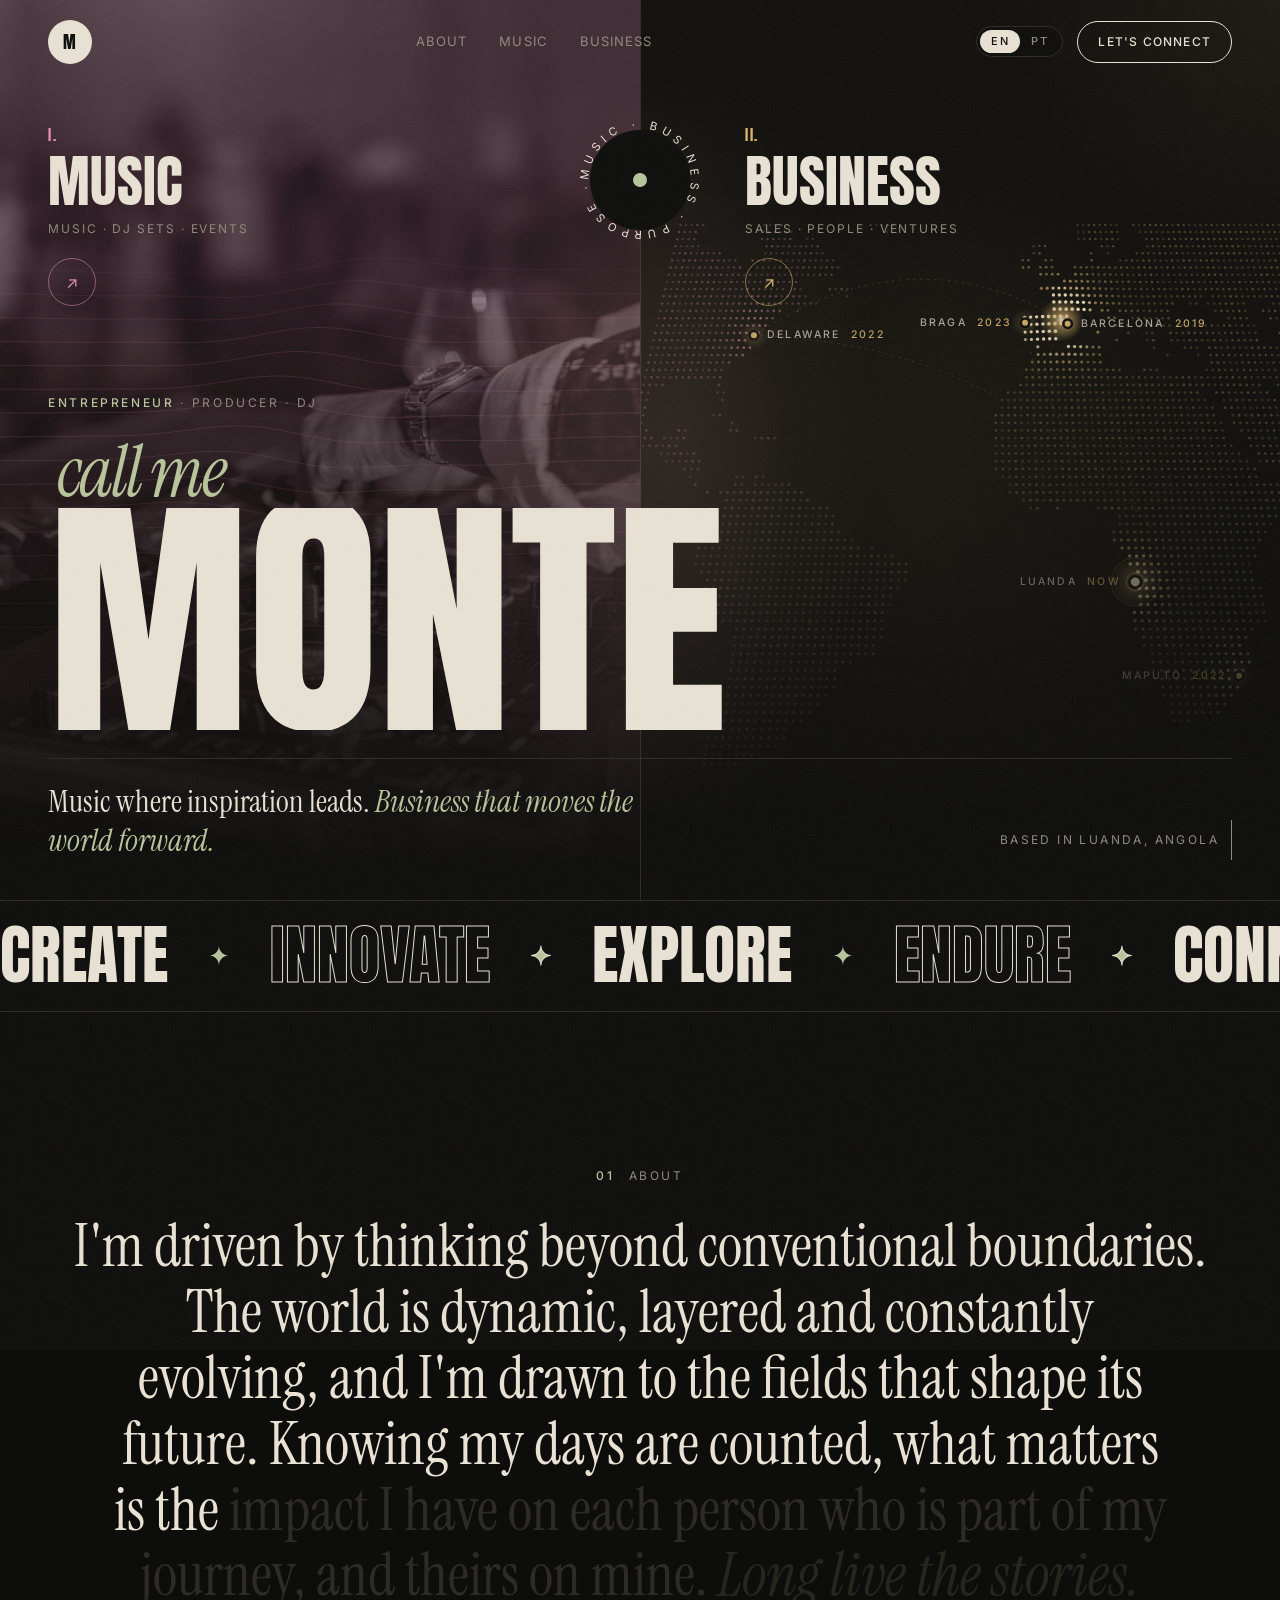
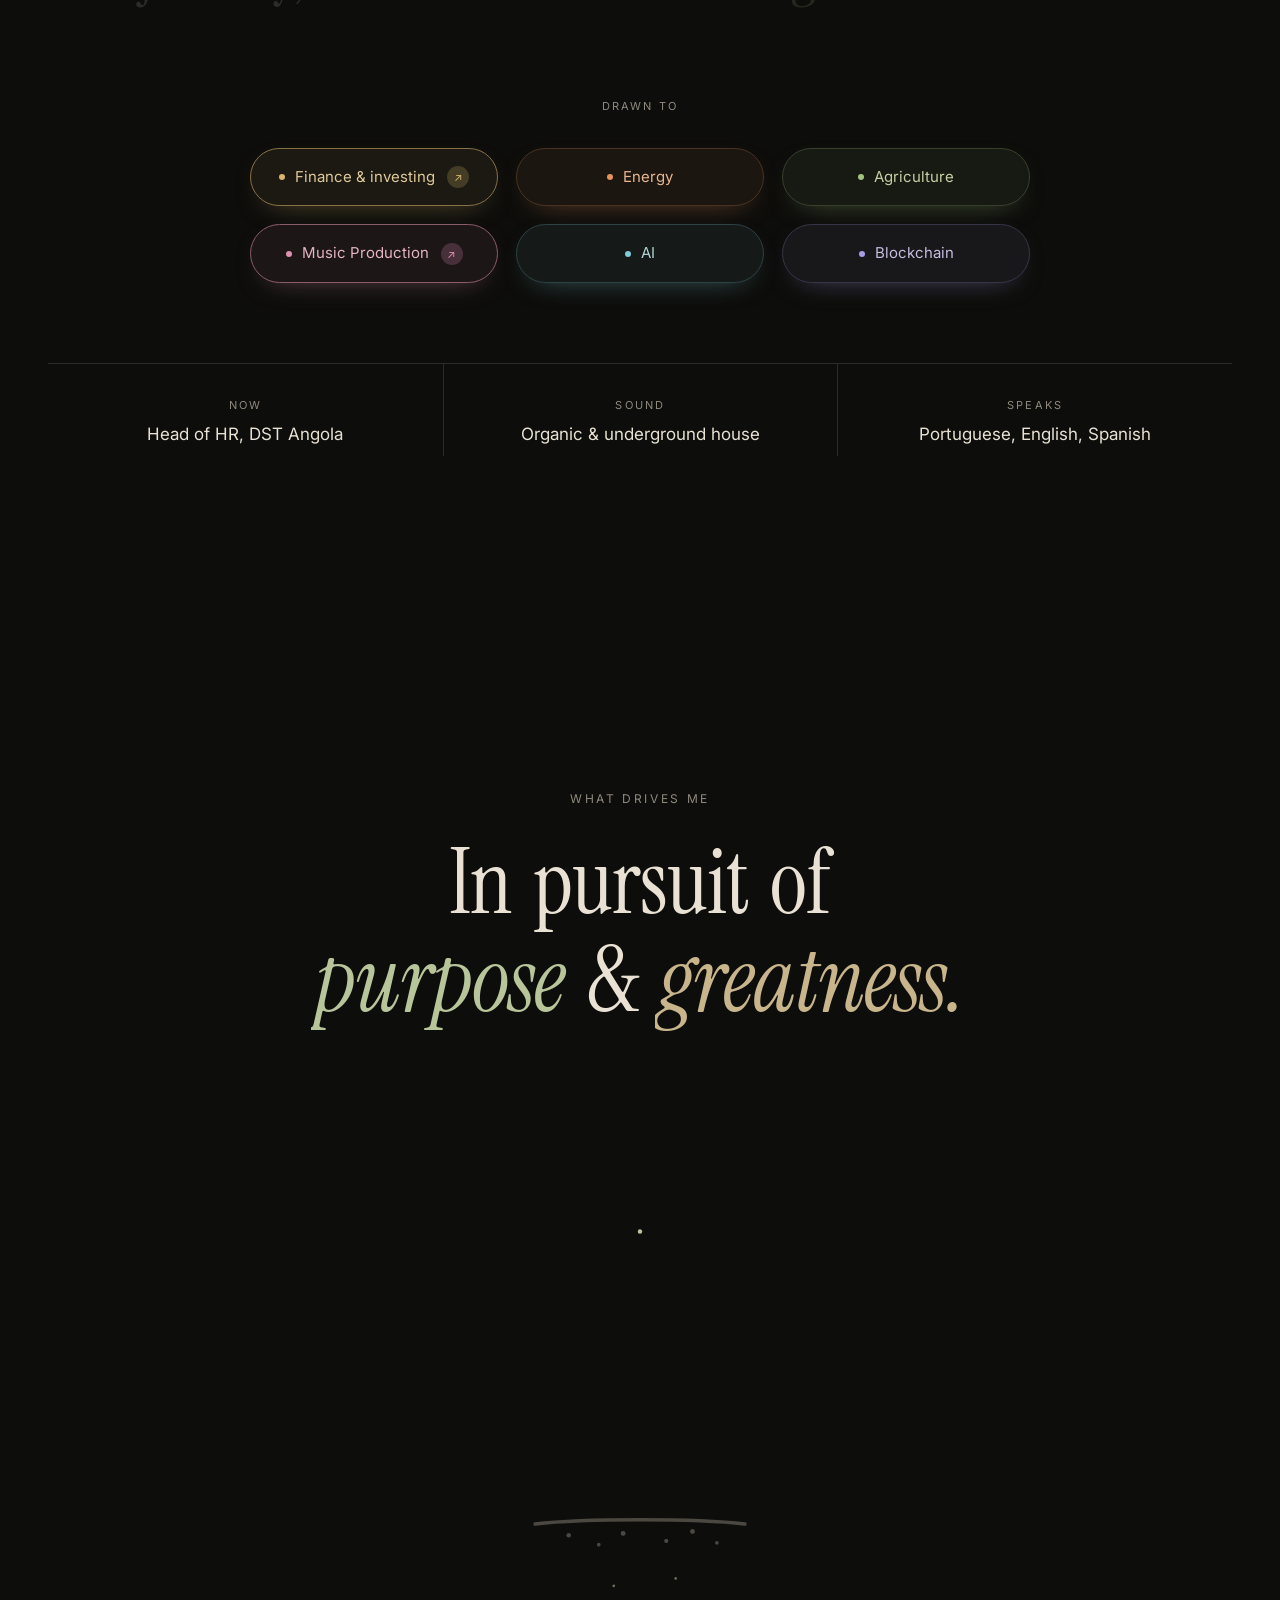
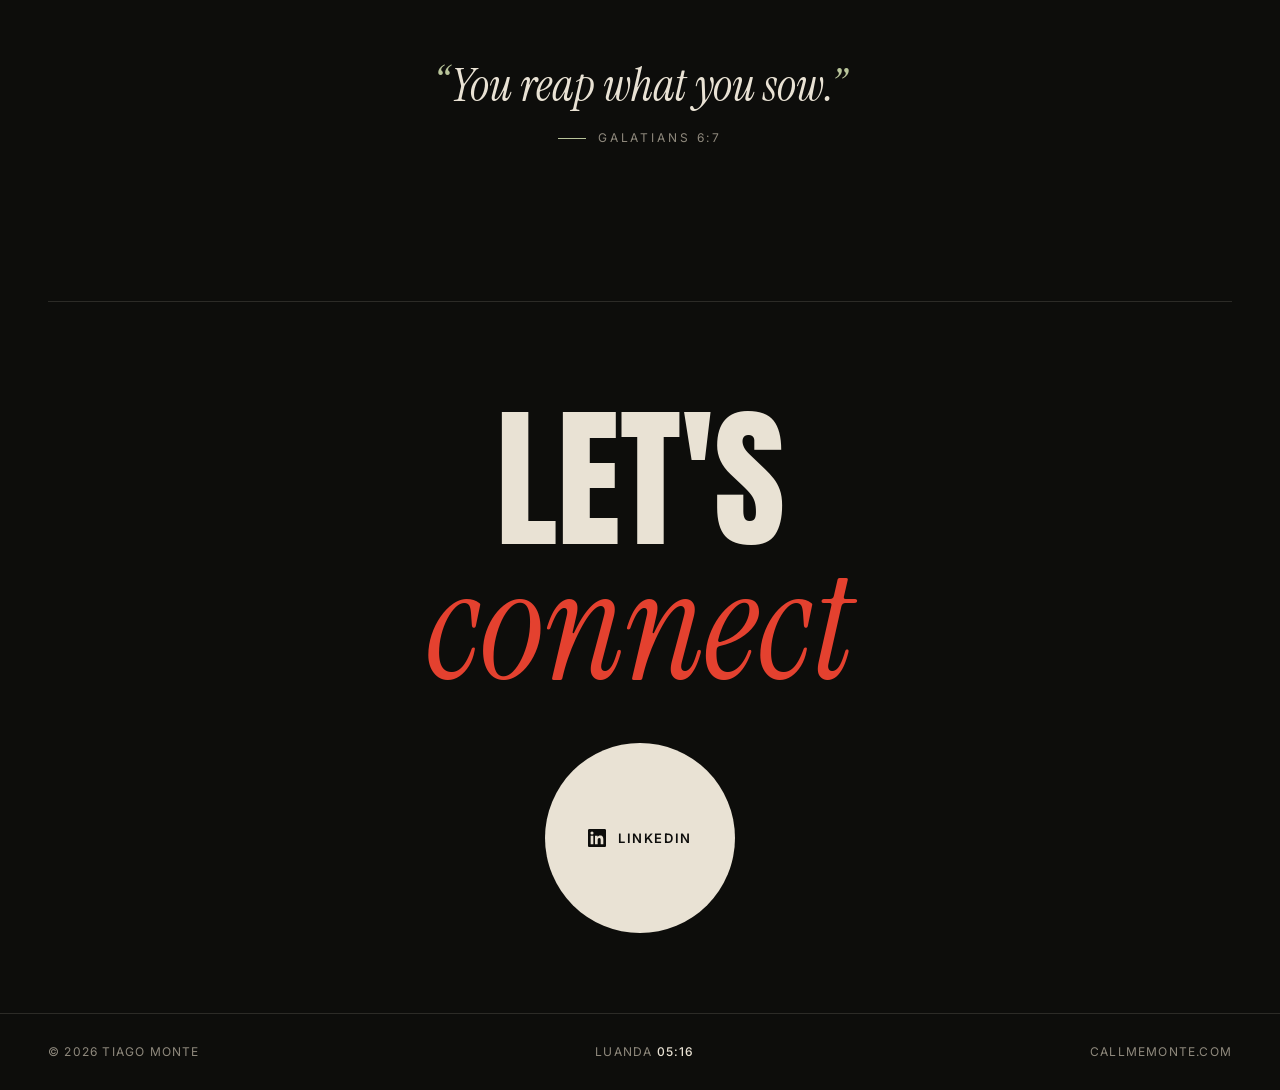
==== index.html @ 0a07ae18 "Keep the name clear of the labels on short phone screens Co-Authored-By: Claude Opus 5.5 <noreply@an" ====
<!doctype html>
<html lang="en">
<head>
  <meta charset="utf-8">
  <meta name="viewport" content="width=device-width, initial-scale=1">
  <title>Call me Monte</title>
  <meta name="description" content="Tiago Monte: organic and underground house producer and DJ, entrepreneur and investor. Based in Luanda, Angola.">
  <meta property="og:title" content="Call me Monte">
  <meta property="og:description" content="Producer · DJ · Entrepreneur. Based in Luanda, Angola.">
  <meta property="og:url" content="https://callmemonte.com">
  <meta property="og:type" content="website">
  <meta name="theme-color" content="#0d0d0b">
  <link rel="icon" href="data:image/svg+xml,%3Csvg xmlns='http://www.w3.org/2000/svg' viewBox='0 0 64 64'%3E%3Ccircle cx='32' cy='32' r='32' fill='%23e9e2d4'/%3E%3Ctext x='32' y='42' font-family='Impact,sans-serif' font-size='34' fill='%230d0d0b' text-anchor='middle'%3EM%3C/text%3E%3C/svg%3E">
  <script>document.documentElement.classList.add('js');</script>
  <link rel="preconnect" href="https://fonts.googleapis.com">
  <link rel="preconnect" href="https://fonts.gstatic.com" crossorigin>
  <link href="https://fonts.googleapis.com/css2?family=Anton&family=Instrument+Serif:ital@0;1&family=Inter:wght@400;500;600&display=swap" rel="stylesheet">
  <style>
    :root {
      --bg: #0d0d0b;
      --bg-2: #151512;
      --card: #1a1a17;
      --text: #e9e2d4;      /* bone */
      --muted: #8f897d;
      --line: #2c2b27;
      --accent: #b8c49a;    /* soft moss: organic, calm */
      --art: #df8fb0;       /* Art side (music & events) */
      --biz: #d9b46c;       /* Enterprise side (business) */
      --display: "Anton", Impact, "Arial Narrow", sans-serif;
      --serif: "Instrument Serif", Georgia, serif;
      --sans: "Inter", system-ui, -apple-system, "Segoe UI", sans-serif;
      --pad: clamp(16px, 4vw, 48px);
    }
    * { box-sizing: border-box; margin: 0; padding: 0; }
    html { scroll-behavior: smooth; }
    body {
      background: var(--bg); color: var(--text);
      font-family: var(--sans); font-size: 16px; line-height: 1.65;
      -webkit-font-smoothing: antialiased; overflow-x: hidden;
    }
    a { color: inherit; text-decoration: none; }
    ::selection { background: var(--accent); color: var(--bg); }

    /* film grain */
    .grain {
      position: fixed; inset: -50%; z-index: 100; pointer-events: none; opacity: .06;
      background-image: url("data:image/svg+xml,%3Csvg xmlns='http://www.w3.org/2000/svg' width='200' height='200'%3E%3Cfilter id='n'%3E%3CfeTurbulence type='fractalNoise' baseFrequency='.9' numOctaves='3' stitchTiles='stitch'/%3E%3C/filter%3E%3Crect width='100%25' height='100%25' filter='url(%23n)'/%3E%3C/svg%3E");
      animation: grain 1.2s steps(6) infinite;
    }
    @keyframes grain {
      0%,100% { transform: translate(0,0); } 20% { transform: translate(-3%,2%); }
      40% { transform: translate(2%,-3%); } 60% { transform: translate(-2%,-1%); } 80% { transform: translate(3%,3%); }
    }

    /* custom cursor (mouse only) */
    .cursor {
      position: fixed; top: 0; left: 0; z-index: 101; pointer-events: none;
      width: 10px; height: 10px; margin: -5px 0 0 -5px; border-radius: 50%;
      background: var(--text); mix-blend-mode: difference;
      transition: width .3s, height .3s, margin .3s, background .3s, border-color .3s, box-shadow .3s; display: none; box-sizing: border-box;
    }
    /* over links: a clear ring with a small centre dot, so what's underneath stays readable */
    .cursor::after {
      content: ""; position: absolute; left: 50%; top: 50%; width: 4px; height: 4px; margin: -2px 0 0 -2px;
      border-radius: 50%; background: var(--text); opacity: 0; transition: opacity .3s;
    }
    .cursor.big {
      width: 48px; height: 48px; margin: -24px 0 0 -24px; mix-blend-mode: normal;
      background: transparent; border: 1.5px solid color-mix(in srgb, var(--text) 80%, transparent);
      box-shadow: 0 0 18px -6px color-mix(in srgb, var(--text) 50%, transparent);
    }
    .cursor.big::after { opacity: 1; }
    /* over a place on the map: a tighter golden ring for aiming */
    .cursor.big.aim { width: 26px; height: 26px; margin: -13px 0 0 -13px; border-color: var(--biz); box-shadow: 0 0 14px -4px var(--biz); }
    .cursor.big.aim::after { background: var(--biz); }
    @media (hover: hover) and (pointer: fine) { .cursor { display: block; } }

    /* ---------- Nav ---------- */
    nav {
      position: fixed; top: 0; left: 0; right: 0; z-index: 50;
      display: flex; align-items: center; justify-content: space-between;
      padding: 20px var(--pad);
      transition: transform .4s ease, background .4s;
    }
    nav.hide { transform: translateY(-100%); }
    nav.solid { background: color-mix(in srgb, var(--bg) 80%, transparent); backdrop-filter: blur(10px); }
    .logo {
      width: 44px; height: 44px; border-radius: 50%; display: grid; place-items: center;
      background: var(--text); color: var(--bg); font-family: var(--display); font-size: 17px; letter-spacing: .02em;
    }
    .nav-links { display: flex; gap: 32px; font-size: 13px; letter-spacing: .08em; text-transform: uppercase; }
    .nav-links a { color: var(--muted); transition: color .2s; }
    .nav-links a:hover { color: var(--text); }
    .pill {
      border: 1px solid var(--text); border-radius: 999px; padding: 10px 20px;
      font-size: 12px; letter-spacing: .1em; text-transform: uppercase; font-weight: 500;
      transition: background .3s, color .3s;
    }
    .pill:hover { background: var(--text); color: var(--bg); }
    @media (max-width: 760px) { .nav-links { display: none; } }

    /* ---------- Hero ---------- */
    .hero {
      position: relative; min-height: 100svh; display: flex; flex-direction: column; justify-content: flex-end;
      padding: 120px var(--pad) 40px; overflow: hidden; isolation: isolate;
    }
    /* the opening screen is split in two doors: Frequency (left) and Enterprise (right) */
    .hero > :not(.doors, .badge) { position: relative; pointer-events: none; }
    .doors { position: absolute; inset: 0; z-index: -1; display: grid; grid-template-columns: 1fr 1fr; }
    .door {
      --c: var(--art); position: relative; overflow: hidden; isolation: isolate; display: block;
      outline-offset: -6px;
    }
    .door.art { --c: var(--art); }
    .door.biz {
      --c: var(--biz); border-left: 1px solid var(--line);
      /* warm, deep backdrop for the journey map */
      background:
        radial-gradient(ellipse 70% 55% at 45% 58%, rgba(217,180,108,.09), transparent 70%),
        radial-gradient(ellipse 60% 40% at 100% 0%, rgba(217,180,108,.06), transparent 70%),
        #100f0c;
    }
    /* where the two sides meet: pink drifts into gold so they read as one picture */
    .doors::after {
      content: ""; position: absolute; inset: 0; pointer-events: none; z-index: 1; mix-blend-mode: screen;
      background:
        radial-gradient(ellipse 22% 60% at 47% 50%, rgba(223,143,176,.10), transparent 70%),
        radial-gradient(ellipse 22% 60% at 53% 50%, rgba(217,180,108,.08), transparent 70%);
    }
    .door canvas { position: absolute; inset: 0; width: 100%; height: 100%; z-index: 1; }
    .door img {
      position: absolute; inset: 0; width: 100%; height: 115%; object-fit: cover; object-position: 55% 60%;
      filter: grayscale(1) contrast(1.15) brightness(.7); opacity: .6;
      transition: filter 1.2s ease, opacity 1.2s ease; will-change: transform;
    }
    .js .door img { animation: settle 2.4s cubic-bezier(.2,.8,.2,1) both; }
    @keyframes settle { from { opacity: 0; scale: 1.08; } to { opacity: .6; scale: 1; } }
    /* colour wash in each side's colour, stronger on hover */
    .door::before {
      content: ""; position: absolute; inset: 0; z-index: 2; pointer-events: none;
      background: var(--c); mix-blend-mode: color; opacity: .25; transition: opacity .8s ease;
    }
    .door.biz::before { mix-blend-mode: normal; opacity: 0; background: radial-gradient(circle at 70% 30%, color-mix(in srgb, var(--c) 14%, transparent), transparent 60%); }
    /* dark fade at the bottom so the name stays readable */
    .door::after {
      content: ""; position: absolute; inset: 0; z-index: 3; pointer-events: none;
      background: linear-gradient(to top, var(--bg) 4%, color-mix(in srgb, var(--bg) 55%, transparent) 38%, transparent 70%);
    }
    .door:hover::before, .door:focus-visible::before { opacity: .55; }
    .door.biz:hover::before, .door.biz:focus-visible::before { opacity: 1; }
    .door:hover img, .door:focus-visible img { filter: grayscale(.4) contrast(1.1) brightness(.85); opacity: .85; }
    .door-label {
      position: absolute; z-index: 4; top: 124px; left: var(--pad); right: var(--pad);
      display: flex; flex-direction: column; align-items: flex-start; gap: 20px;
    }
    @media (min-width: 761px) { .door.biz .door-label { left: calc(var(--pad) + 56px); } }  /* clear the badge on the seam */
    .door-label .no { display: block; font-family: var(--display); font-size: 14px; letter-spacing: .12em; color: var(--c); margin-bottom: 8px; }
    .door-label b {
      display: block; font-family: var(--display); font-weight: 400; text-transform: uppercase;
      font-size: clamp(30px, 4.4vw, 68px); line-height: .95; transition: color .5s;
    }
    .door-label small { display: block; margin-top: 10px; font-size: 12px; letter-spacing: .16em; text-transform: uppercase; color: var(--muted); }
    .door:hover .door-label b, .door:focus-visible .door-label b { color: var(--c); }
    .door-go {
      flex: none; width: 48px; height: 48px; border-radius: 50%; display: grid; place-items: center; font-size: 16px;
      border: 1px solid color-mix(in srgb, var(--c) 55%, transparent); color: var(--c);
      transition: background .4s, color .4s, transform .5s cubic-bezier(.2,.8,.2,1);
    }
    .door:hover .door-go, .door:focus-visible .door-go { background: var(--c); color: var(--bg); transform: rotate(45deg); }
    .door:focus-visible { outline: 2px solid var(--c); }
    .door.on-place { cursor: pointer; }
    .hero-top { display: flex; justify-content: space-between; align-items: flex-end; gap: 24px; margin-bottom: 20px; }
    .eyebrow { font-size: 12px; letter-spacing: .22em; text-transform: uppercase; color: var(--muted); }
    .eyebrow b { color: var(--accent); font-weight: 500; }
    h1 {
      font-family: var(--display); font-weight: 400; text-transform: uppercase;
      font-size: clamp(72px, 17.5vw, 290px); line-height: .84; letter-spacing: -.01em;
    }
    h1 .row { display: block; overflow: hidden; }
    h1 .row span { display: inline-block; }
    .js h1 .row span { transform: translateY(105%); animation: rise 1.1s cubic-bezier(.2,.8,.2,1) forwards; }
    .js h1 .row:nth-child(2) span { animation-delay: .12s; }
    @keyframes rise { to { transform: none; } }
    h1 .callme {
      font-family: var(--serif); font-style: italic; text-transform: none; color: var(--accent);
      font-size: clamp(34px, 5.6vw, 92px); line-height: 1.1; padding-left: .12em; margin-bottom: -.05em;
    }
    h1 .name { font-size: clamp(96px, min(24vw, 30svh), 360px); line-height: .8; letter-spacing: -.005em; }
    /* keep the name below the door labels and arrows, even on short laptop screens */
    @media (min-width: 761px) { .hero { padding-top: 340px; } }
    @media (max-width: 760px) { .hero { padding-top: 300px; } .badge { display: none; } }   /* phones: name below the labels; no room for the badge */

    .hero-bottom {
      display: grid; grid-template-columns: 1fr auto; align-items: end; gap: 32px;
      margin-top: 28px; padding-top: 24px; border-top: 1px solid var(--line);
    }
    .hero-lede { font-family: var(--serif); font-size: clamp(22px, 2.4vw, 32px); line-height: 1.25; max-width: 640px; }
    .hero-lede i { color: var(--accent); }
    .scroll-cue { font-size: 12px; letter-spacing: .2em; text-transform: uppercase; color: var(--muted); display: flex; align-items: center; gap: 12px; }
    .scroll-cue::after { content: ""; width: 1px; height: 40px; background: var(--muted); animation: cue 2s ease-in-out infinite; transform-origin: top; }
    @keyframes cue { 0% { transform: scaleY(0); } 50% { transform: scaleY(1); } 100% { transform: scaleY(0); transform-origin: bottom; } }

    /* rotating badge */
    .badge { position: absolute; top: 116px; left: 50%; width: 128px; height: 128px; margin-left: -64px; pointer-events: none; }
    .badge::before { content: ""; position: absolute; inset: 14px; border-radius: 50%; background: var(--bg); }
    .badge svg { position: relative; }
    .badge svg { width: 100%; height: 100%; animation: spin 22s linear infinite; }
    .badge text { font-family: var(--sans); font-size: 10.5px; letter-spacing: .26em; text-transform: uppercase; fill: var(--text); }
    .badge .dot { position: absolute; inset: 0; margin: auto; width: 14px; height: 14px; border-radius: 50%; background: var(--accent); }
    @keyframes spin { to { transform: rotate(360deg); } }
    @media (max-width: 760px) {
      .badge { width: 84px; height: 84px; margin-left: -42px; top: 40%; }
      .badge text { font-size: 12px; }
      .hero-bottom { grid-template-columns: 1fr; }
      .scroll-cue::after { display: none; }
      .door-label { top: 96px; gap: 14px; }
      .door-label small { font-size: 10px; letter-spacing: .12em; }
      .door-go { width: 38px; height: 38px; font-size: 14px; }
    }

    /* ---------- Marquee ---------- */
    .marquee { border-block: 1px solid var(--line); padding: 22px 0; overflow: hidden; white-space: nowrap; }
    .marquee-track { display: inline-flex; animation: slide 38s linear infinite; }
    .marquee span {
      font-family: var(--display); text-transform: uppercase; font-size: clamp(34px, 5vw, 64px); line-height: 1;
      padding-right: 40px; display: inline-flex; align-items: center; gap: 40px;
    }
    .marquee span::after { content: "✦"; font-size: .4em; color: var(--accent); }
    .marquee span:nth-child(even) { color: transparent; -webkit-text-stroke: 1px var(--text); }
    @keyframes slide { to { transform: translateX(-50%); } }

    /* ---------- Sections ---------- */
    section { padding: clamp(80px, 12vw, 160px) var(--pad); }
    .tag { font-size: 12px; letter-spacing: .22em; text-transform: uppercase; color: var(--muted); margin-bottom: 28px; display: flex; gap: 14px; align-items: center; }
    .tag b { color: var(--accent); font-weight: 500; }

    /* About: words light up on scroll */
    .statement {
      font-family: var(--serif); font-size: clamp(30px, 4.6vw, 68px); line-height: 1.12; max-width: 1180px;
      margin: 0 auto; text-align: center; text-wrap: balance;
    }
    #about > .tag { justify-content: center; }
    .statement .w { opacity: .14; transition: opacity .25s; }
    .statement .w.on { opacity: 1; }
    .statement em { color: var(--accent); }
    .about-foot { display: grid; grid-template-columns: repeat(3, 1fr); margin-top: 72px; border-top: 1px solid var(--line); text-align: center; }
    .about-foot > div { padding: 32px 16px 8px; }
    .about-foot > div + div { border-left: 1px solid var(--line); }
    .about-foot dt { font-size: 11px; letter-spacing: .2em; text-transform: uppercase; color: var(--muted); margin-bottom: 6px; }
    .about-foot dd { font-size: 17px; }
    /* Interests: tags drifting like they're floating on water */
    .chips-label {
      margin-top: 88px; text-align: center; font-size: 11px; letter-spacing: .2em; text-transform: uppercase; color: var(--muted);
    }
    .chips {
      display: grid; grid-template-columns: repeat(3, minmax(0, 1fr)); gap: 18px;
      margin: 24px auto 0; max-width: 780px; padding: 8px 0;
    }
    .chips li {
      list-style: none; display: flex;
      animation: drift var(--dur, 6s) ease-in-out var(--delay, 0s) infinite alternate;
    }
    @keyframes drift {
      0%   { transform: translateY(0); }
      50%  { transform: translateY(-6px); }
      100% { transform: translateY(3px); }
    }
    .chip {
      position: relative; flex: 1; display: inline-flex; align-items: center; justify-content: center; gap: 10px; overflow: hidden;
      font-size: 15px; padding: 16px 22px; border-radius: 999px; cursor: default; white-space: nowrap;
      /* each tag has its own colour (--c): a soft tint at rest, full colour on hover */
      color: color-mix(in srgb, var(--c) 55%, var(--text));
      background: color-mix(in srgb, var(--c) 7%, var(--bg));
      border: 1px solid color-mix(in srgb, var(--c) 28%, var(--bg));
      box-shadow: 0 10px 30px -18px color-mix(in srgb, var(--c) 60%, transparent);
      transition: color .4s, border-color .4s, box-shadow .4s, transform .35s cubic-bezier(.2,.8,.2,1);
    }
    .chip:hover { box-shadow: 0 14px 36px -14px color-mix(in srgb, var(--c) 80%, transparent); }
    .chip::before {
      content: ""; position: absolute; inset: 0; z-index: -1; border-radius: inherit; background: var(--c);
      transform: translateY(101%); transition: transform .45s cubic-bezier(.2,.8,.2,1);
    }
    .chip { isolation: isolate; }
    .chip::after {
      content: ""; width: 6px; height: 6px; border-radius: 50%; background: var(--c); order: -1;
      transition: background .4s; animation: pulse 2.6s ease-in-out var(--delay, 0s) infinite;
    }
    @keyframes pulse { 0%,100% { opacity: .35; } 50% { opacity: 1; } }
    .chip:hover { color: var(--bg); border-color: var(--c); }
    .chip:hover::before { transform: none; }
    .chip:hover::after { background: var(--bg); }
    /* tags that open a portfolio page */
    .chip-link { cursor: pointer; border-style: solid; border-color: color-mix(in srgb, var(--c) 60%, var(--bg)); }
    .chip-go {
      display: inline-grid; place-items: center; width: 22px; height: 22px; margin-left: 2px; border-radius: 50%;
      font-size: 11px; background: color-mix(in srgb, var(--c) 22%, transparent); color: var(--c);
      transition: background .4s, color .4s, transform .4s cubic-bezier(.2,.8,.2,1);
    }
    .chip-link:hover .chip-go { background: var(--bg); color: var(--c); transform: rotate(45deg); }
    .chip-link:focus-visible { outline: 2px solid var(--c); outline-offset: 3px; }
    .js .chips li { opacity: 0; transition: opacity .9s ease calc(var(--i) * 110ms); }
    .js .chips.in li { opacity: 1; }
    @media (max-width: 760px) { .chips { grid-template-columns: repeat(2, minmax(0, 1fr)); gap: 12px; } .chip { font-size: 13.5px; padding: 13px 10px; gap: 8px; white-space: normal; text-align: center; } }
    @media (max-width: 760px) {
      .about-foot { grid-template-columns: 1fr; }
      .about-foot > div { padding: 24px 0 20px; }
      .about-foot > div + div { border-left: 0; border-top: 1px solid var(--line); }
    }

    /* Closing */
    .closing { text-align: center; padding-bottom: 80px; }
    .closing .big {
      font-family: var(--display); font-weight: 400; text-transform: uppercase;
      font-size: clamp(56px, 12vw, 200px); line-height: .88;
    }
    .closing .big em { font-family: var(--serif); text-transform: none; color: #e4412f; }  /* bold red */
    .closing .magnet:hover { background: #e4412f; color: var(--text); }
    .closing { padding-top: clamp(100px, 14vw, 180px); }

    /* "In pursuit of purpose & greatness": words rise in one by one */
    .ethos-tag { font-size: 12px; letter-spacing: .22em; text-transform: uppercase; color: var(--muted); margin-bottom: 28px; }
    .pursuit {
      font-family: var(--serif); font-weight: 400; font-size: clamp(40px, 7vw, 112px); line-height: 1.02;
      letter-spacing: -.01em; max-width: 1100px; margin: 0 auto;
    }
    .pursuit .wr { display: inline-block; overflow: hidden; vertical-align: bottom; padding: 0 .04em .08em; }
    .pursuit .wr > span { display: inline-block; }
    .js .pursuit .wr > span { transform: translateY(110%); transition: transform 1.1s cubic-bezier(.2,.8,.2,1) var(--d, 0s); }
    .js .pursuit.in .wr > span { transform: none; }
    /* solid colours from the site palette: moss for purpose, muted brass for greatness */
    .pursuit .purp { color: var(--accent); --glow: 184,196,154; }
    .pursuit .great { position: relative; color: #c8b58c; --glow: 200,181,140; }
    /* on hover each word brightens slightly and gives off a soft glow in its own colour */
    .pursuit .purp, .pursuit .great { cursor: default; transition: text-shadow .6s ease, filter .6s ease; }
    .pursuit .purp:hover, .pursuit .great:hover {
      filter: brightness(1.12);
      text-shadow: 0 0 18px rgba(var(--glow), .45), 0 0 42px rgba(var(--glow), .22);
    }
    .pursuit.done .wr { overflow: visible; }  /* let the glow spread once the words have risen in */
    .pursuit .great::after {
      content: ""; position: absolute; left: 4%; right: 6%; bottom: .02em; height: 1px; background: #c8b58c;
      transform: scaleX(0); transform-origin: left; transition: transform 1.2s cubic-bezier(.2,.8,.2,1) 1.1s;
    }
    .pursuit.in .great::after { transform: scaleX(1); }

    /* seed that sprouts, then the verse */
    .sow { margin: clamp(72px, 9vw, 120px) auto 0; max-width: 640px; }
    /* the plant: every part is driven by scroll position (see "Sprout" in the script) */
    .plant-wrap { position: relative; width: clamp(190px, 24vw, 300px); margin: 0 auto 22px; }
    /* soft light behind the plant that grows with it */
    .plant-wrap::before {
      content: ""; position: absolute; left: 50%; top: 52%; width: 150%; aspect-ratio: 1; transform: translate(-50%, -50%) scale(var(--glow-s, .3));
      background: radial-gradient(circle, color-mix(in srgb, var(--accent) 16%, transparent) 0%, transparent 62%);
      opacity: var(--glow-o, 0); pointer-events: none;
    }
    .sprout { position: relative; width: 100%; height: auto; aspect-ratio: 160 / 260; display: block; overflow: visible; }
    .sprout .ground { fill: none; stroke: #4a4840; stroke-width: 1.8; stroke-linecap: round; }
    .sprout .soil circle { fill: #4a4840; }
    .sprout .roots path { fill: none; stroke: color-mix(in srgb, var(--accent) 55%, transparent); stroke-width: 1.4; stroke-linecap: round; stroke-dasharray: 1; stroke-dashoffset: 1; }
    .sprout .seed { fill: #c8b58c; }
    .sprout .stem { fill: none; stroke: var(--accent); stroke-width: 2.4; stroke-linecap: round; stroke-dasharray: 1; stroke-dashoffset: 1; }
    .sprout .leaf { fill: color-mix(in srgb, var(--accent) 32%, transparent); stroke: var(--accent); stroke-width: 1.6; stroke-linejoin: round; transform: scale(0); }
    /* verse words take their colour from the plant's growth (--k goes 0 → 1) */
    .verse .reap, .verse .sow-w {
      color: color-mix(in srgb, var(--word) calc(var(--k, 0) * 100%), var(--text));
      text-shadow: 0 0 calc(var(--k, 0) * 22px) rgba(var(--word-rgb), calc(var(--k, 0) * .35));
    }
    .verse .reap { --word: #c8b58c; --word-rgb: 200,181,140; }     /* same brass as "greatness" */
    .verse .sow-w { --word: var(--accent); --word-rgb: 184,196,154; } /* same moss as "purpose" */
    .sprout .ear ellipse { fill: #c8b58c; opacity: 0; transform-box: fill-box; transform-origin: center bottom; }
    .sprout .plant { transform-origin: 80px 200px; }
    .sprout.grown .plant { animation: sway 6s ease-in-out infinite alternate; }
    .sprout.grown .leaf { animation: breathe 4s ease-in-out infinite alternate; }
    @keyframes sway { from { transform: rotate(-2.2deg); } to { transform: rotate(2.2deg); } }
    @keyframes breathe { from { scale: 1; } to { scale: 1.06; } }
    .verse { font-family: var(--serif); font-style: italic; font-size: clamp(28px, 3.6vw, 48px); line-height: 1.15; color: var(--text); }
    .verse::before, .verse::after { color: var(--accent); }
    .verse::before { content: "“"; }
    .verse::after { content: "”"; }
    .cite { display: block; margin-top: 16px; font-family: var(--sans); font-style: normal; font-size: 12px; letter-spacing: .24em; text-transform: uppercase; color: var(--muted); }
    .cite::before { content: ""; display: inline-block; width: 28px; height: 1px; background: var(--accent); vertical-align: middle; margin-right: 12px; }

    /* final call to action */
    .cta { margin-top: clamp(96px, 12vw, 160px); padding-top: clamp(72px, 9vw, 110px); border-top: 1px solid var(--line); }
    .cta .big { margin-bottom: 48px; }
    #connect { scroll-margin-top: 40px; }
    .magnet {
      display: inline-flex; align-items: center; justify-content: center; gap: 12px;
      width: 190px; height: 190px; border-radius: 50%; background: var(--text); color: var(--bg);
      font-size: 13px; letter-spacing: .12em; text-transform: uppercase; font-weight: 600;
      transition: transform .3s cubic-bezier(.2,.8,.2,1), background .3s;
    }
    .magnet:hover { background: var(--accent); }
    .magnet svg { width: 18px; height: 18px; fill: currentColor; }

    footer {
      display: flex; justify-content: space-between; flex-wrap: wrap; gap: 12px;
      padding: 28px var(--pad); border-top: 1px solid var(--line); font-size: 12px; letter-spacing: .1em; text-transform: uppercase; color: var(--muted);
    }
    footer .clock b { color: var(--text); font-weight: 500; }

    /* reveal on scroll */
    .js .reveal { opacity: 0; transform: translateY(40px); transition: opacity 1s ease, transform 1s cubic-bezier(.2,.8,.2,1); }
    .js .reveal.in { opacity: 1; transform: none; }

    @media (prefers-reduced-motion: reduce) {
      *, *::before, *::after { animation: none !important; transition: none !important; }
      .js h1 .row span, .js .reveal { transform: none; opacity: 1; }
      .statement .w { opacity: 1; }
      html { scroll-behavior: auto; }
    }
  </style>
</head>
<body>
  <div class="grain" aria-hidden="true"></div>
  <div class="cursor" id="cursor" aria-hidden="true"></div>

  <nav id="nav">
    <a class="logo" href="#top" aria-label="Back to top">M</a>
    <div class="nav-links">
      <a href="#about">About</a>
      <a href="art/">Music</a>
      <a href="business/">Business</a>
    </div>
    <a class="pill" href="#connect">Let's connect</a>
  </nav>

  <header class="hero" id="top">
    <div class="doors">
      <a class="door art" href="art/">
        <img id="heroPhoto" src="dj.jpg" alt="">
        <canvas id="waves" aria-hidden="true"></canvas>
        <span class="door-label">
          <span><span class="no">I.</span><b>Music</b><small>Music · DJ sets · Events</small></span>
          <span class="door-go" aria-hidden="true">↗</span>
        </span>
      </a>
      <a class="door biz" href="business/">
        <canvas id="growth" aria-hidden="true"></canvas>
        <span class="door-label">
          <span><span class="no">II.</span><b>Business</b><small>Sales · People · Ventures</small></span>
          <span class="door-go" aria-hidden="true">↗</span>
        </span>
      </a>
    </div>

    <div class="badge" aria-hidden="true">
      <svg viewBox="0 0 120 120">
        <defs><path id="circle" d="M60,60 m-48,0 a48,48 0 1,1 96,0 a48,48 0 1,1 -96,0"/></defs>
        <text><textPath href="#circle" textLength="298" lengthAdjust="spacing">Music · Business · Purpose · </textPath></text>
      </svg>
      <span class="dot"></span>
    </div>

    <div class="hero-top">
      <p class="eyebrow"><b>Entrepreneur</b> · Producer · DJ</p>
    </div>
    <h1 aria-label="Call me Monte">
      <span class="row callme"><span>call me</span></span>
      <span class="row"><span class="name">Monte</span></span>
    </h1>
    <div class="hero-bottom">
      <p class="hero-lede">Music where inspiration leads. <i>Business that moves the world forward.</i></p>
      <span class="scroll-cue">Based in Luanda, Angola</span>
    </div>
  </header>

  <div class="marquee" aria-label="Create, Innovate, Explore, Endure, Connect">
    <div class="marquee-track" aria-hidden="true">
      <span>Create</span><span>Innovate</span><span>Explore</span><span>Endure</span><span>Connect</span>
      <span>Create</span><span>Innovate</span><span>Explore</span><span>Endure</span><span>Connect</span>
    </div>
  </div>

  <section id="about">
    <p class="tag"><b>01</b> About</p>
    <p class="statement" id="statement" data-i18n-skip>
      I'm driven by thinking beyond conventional boundaries. The world is dynamic, layered and
      constantly evolving, and I'm drawn to the fields that shape its future. Knowing my days are counted,
      what matters is the impact I have on each person who is part of my journey, and theirs on mine.
      <em>Long live the stories.</em>
    </p>
    <p class="chips-label">Drawn to</p>
    <ul class="chips reveal" aria-label="Interests">
      <li style="--i:0; --dur:6.5s; --delay:-1s;   --dx:5px;  --rot:.7deg; --c:#d9b46c"><a class="chip chip-link" href="business/" aria-label="Finance and investing: see the business side">Finance &amp; investing <span class="chip-go" aria-hidden="true">↗</span></a></li>
      <li style="--i:1; --dur:5.2s; --delay:-3s;   --dx:-4px; --rot:-.8deg; --c:#e8925a"><span class="chip">Energy</span></li>
      <li style="--i:2; --dur:7.1s; --delay:-.5s;  --dx:3px;  --rot:.5deg; --c:#a3c27f"><span class="chip">Agriculture</span></li>
      <li style="--i:3; --dur:5.8s; --delay:-2.2s; --dx:-5px; --rot:-.6deg; --c:#df8fb0"><a class="chip chip-link" href="art/" aria-label="Music production: see the music page">Music Production <span class="chip-go" aria-hidden="true">↗</span></a></li>
      <li style="--i:4; --dur:6.2s; --delay:-4s;   --dx:4px;  --rot:.9deg; --c:#7fcbd8"><span class="chip">AI</span></li>
      <li style="--i:5; --dur:6.9s; --delay:-1.6s; --dx:-3px; --rot:-.5deg; --c:#a99ce6"><span class="chip">Blockchain</span></li>
    </ul>
    <dl class="about-foot reveal">
      <div><dt>Now</dt><dd>Head of HR, DST Angola</dd></div>
      <div><dt>Sound</dt><dd>Organic &amp; underground house</dd></div>
      <div><dt>Speaks</dt><dd>Portuguese, English, Spanish</dd></div>
    </dl>
  </section>

  <section class="closing" id="closing">
    <p class="ethos-tag">What drives me</p>
    <p class="pursuit reveal" aria-label="In pursuit of purpose and greatness.">
      <span class="wr" aria-hidden="true"><span style="--d:0s">In</span></span>
      <span class="wr" aria-hidden="true"><span style="--d:.08s">pursuit</span></span>
      <span class="wr" aria-hidden="true"><span style="--d:.16s">of</span></span><br>
      <span class="wr" aria-hidden="true"><span style="--d:.3s"><em class="purp">purpose</em></span></span>
      <span class="wr" aria-hidden="true"><span style="--d:.42s">&amp;</span></span>
      <span class="wr" aria-hidden="true"><span style="--d:.54s"><em class="great">greatness.</em></span></span>
    </p>

    <figure class="sow reveal">
      <!-- grows with scroll: seed drops, roots spread, stem rises, leaves open, then it ripens into wheat -->
      <div class="plant-wrap" id="plantWrap">
      <svg class="sprout" id="sprout" viewBox="0 0 160 260" aria-hidden="true">
        <g class="soil">
          <path class="ground" d="M24 200 C50 197 110 197 136 200"/>
          <circle cx="42" cy="206" r="1.2"/><circle cx="58" cy="211" r="1"/><circle cx="71" cy="205" r="1.3"/>
          <circle cx="94" cy="209" r="1.1"/><circle cx="108" cy="204" r="1.3"/><circle cx="121" cy="210" r="1"/>
        </g>
        <g class="roots">
          <path data-g="roots" pathLength="1" d="M80 200 C80 212 75 222 66 233"/>
          <path data-g="roots" pathLength="1" d="M80 201 C84 213 91 221 99 229"/>
          <path data-g="roots" pathLength="1" d="M80 202 C80 218 81 230 79 244"/>
        </g>
        <ellipse class="seed" id="seed" cx="80" cy="197" rx="5" ry="3.4"/>
        <g class="plant">
          <path class="stem" data-g="stem" pathLength="1" d="M80 199 C80 170 76 140 80 110 C84 82 79 62 80 44"/>
          <path class="leaf" data-g="leaf1" style="transform-origin:80px 172px" d="M80 172 C68 168 54 160 50 146 C64 146 76 156 80 172 Z"/>
          <path class="leaf" data-g="leaf2" style="transform-origin:80px 150px" d="M80 150 C92 144 106 134 110 120 C96 122 84 134 80 150 Z"/>
          <path class="leaf" data-g="leaf3" style="transform-origin:79px 120px" d="M79 120 C68 114 58 104 56 92 C68 94 77 104 79 120 Z"/>
          <path class="leaf" data-g="leaf4" style="transform-origin:81px 92px" d="M81 92 C90 85 100 75 102 63 C92 67 83 77 81 92 Z"/>
          <g class="ear">
            <g transform="rotate(-24 76.5 40)"><ellipse data-g="g1" cx="76.5" cy="40" rx="2.6" ry="5.4"/></g>
            <g transform="rotate(24 83.5 40)"><ellipse data-g="g1" cx="83.5" cy="40" rx="2.6" ry="5.4"/></g>
            <g transform="rotate(-22 76.8 32)"><ellipse data-g="g2" cx="76.8" cy="32" rx="2.5" ry="5.1"/></g>
            <g transform="rotate(22 83.2 32)"><ellipse data-g="g2" cx="83.2" cy="32" rx="2.5" ry="5.1"/></g>
            <g transform="rotate(-20 77.2 24.5)"><ellipse data-g="g3" cx="77.2" cy="24.5" rx="2.3" ry="4.7"/></g>
            <g transform="rotate(20 82.8 24.5)"><ellipse data-g="g3" cx="82.8" cy="24.5" rx="2.3" ry="4.7"/></g>
            <ellipse data-g="g4" cx="80" cy="16" rx="2.2" ry="5"/>
          </g>
        </g>
      </svg>
      </div>
      <blockquote class="verse">You <span class="reap" id="reapWord">reap</span> what you <span class="sow-w" id="sowWord">sow</span>.</blockquote>
      <figcaption class="cite">Galatians 6:7</figcaption>
    </figure>

    <div class="cta" id="connect">
    <p class="big reveal">Let's<br><em>connect</em></p>
    <a class="magnet" id="magnet" href="https://www.linkedin.com/in/tiago-monte-9a91bb111" target="_blank" rel="noopener">
      <svg viewBox="0 0 24 24" aria-hidden="true"><path d="M20.45 20.45h-3.55v-5.57c0-1.33-.03-3.04-1.85-3.04-1.86 0-2.14 1.45-2.14 2.94v5.67H9.35V9h3.41v1.56h.05c.48-.9 1.64-1.85 3.37-1.85 3.6 0 4.27 2.37 4.27 5.46v6.28zM5.34 7.43a2.06 2.06 0 1 1 0-4.12 2.06 2.06 0 0 1 0 4.12zM7.12 20.45H3.56V9h3.56v11.45zM22.22 0H1.77C.79 0 0 .77 0 1.73v20.54C0 23.23.79 24 1.77 24h20.45c.98 0 1.78-.77 1.78-1.73V1.73C24 .77 23.2 0 22.22 0z"/></svg>
      LinkedIn
    </a>
    </div>
  </section>

  <footer>
    <span>© <span id="year">2026</span> Tiago Monte</span>
    <span class="clock">Luanda <b id="clock">--:--</b></span>
    <span>callmemonte.com</span>
  </footer>

  <script src="i18n.js"></script>
  <script>
    const reduce = matchMedia('(prefers-reduced-motion: reduce)').matches;
    const finePointer = matchMedia('(hover: hover) and (pointer: fine)').matches;
    let mouseX = -9999, mouseY = -9999;

    /* ---- Hero: two living backgrounds, one per door ---- */
    const canvasLoop = (canvas, draw) => {
      const ctx = canvas.getContext('2d');
      const st = { w: 0, h: 0, t: 0, ctx, visible: true };
      const resize = () => {
        const dpr = Math.min(devicePixelRatio || 1, 2);
        st.w = canvas.clientWidth; st.h = canvas.clientHeight;
        canvas.width = st.w * dpr; canvas.height = st.h * dpr;
        ctx.setTransform(dpr, 0, 0, dpr, 0, 0);
      };
      resize(); addEventListener('resize', resize);
      new IntersectionObserver(([e]) => st.visible = e.isIntersecting).observe(canvas);
      const frame = () => { const r = canvas.getBoundingClientRect(); ctx.clearRect(0, 0, st.w, st.h); draw(st, mouseX - r.left, mouseY - r.top); };
      const loop = () => { if (st.visible) { st.t += 0.016; frame(); } requestAnimationFrame(loop); };
      if (reduce) { st.t = 4; frame(); } else loop();
    };

    /* Frequency: flowing sound lines that swell near the cursor */
    canvasLoop(document.getElementById('waves'), ({ ctx, w, h, t }, mx, my) => {
      const LINES = 18;
      for (let i = 0; i < LINES; i++) {
        const baseY = h * 0.3 + (h * 0.45) * (i / (LINES - 1));
        ctx.beginPath();
        for (let x = 0; x <= w; x += 8) {
          const n = x / w, env = Math.sin(Math.PI * n) ** 2;
          let y = Math.sin(n * 7 + t * 0.6 + i * 0.35) * 10 * env + Math.sin(n * 19 - t * 0.9 + i * 0.6) * 4 * env;
          const dx = x - mx, dy = baseY - my, d = Math.exp(-(dx * dx + dy * dy) / 22000);
          y += Math.sin(x * 0.045 - t * 3) * 20 * d;
          x === 0 ? ctx.moveTo(x, baseY + y) : ctx.lineTo(x, baseY + y);
        }
        ctx.strokeStyle = `rgba(223,143,176,${0.06 + 0.16 * Math.sin(Math.PI * i / (LINES - 1))})`;
        ctx.lineWidth = 1; ctx.stroke();
      }
    });

    /* Enterprise: a living, dotted map of the road so far.
       Light sweeps across it, each dot shimmers, the places glow, a traveller flies the journey leg by leg
       and lights the land beneath it. Colour runs from rose (beside the music side) to gold. */
    (() => {
      const canvas = document.getElementById('growth'), ctx = canvas.getContext('2d');
      // land dots on a 1.5° grid from 100°W, 62°N (one hex string per row; built from Natural Earth land data)
      const MAP = { cols: 108, L0: -100, A0: 62, step: 1.5, hex: 'f801e0003e00000001fe7ffffff.f001f8000400000001fe3ffffff.f001f9800000000001fe1ffffff.f800ffc000000001c01c1ffffff.ff80ffe00000000180487ffffff.fff3fff8000000066043fffffff.fff9fffc00000006e3fffffffff.fffffff800000000f3fffffffff.fffffe00000000000ffffffffff.fffffb0f00000000fffffffffff.ffffff81000000003ffffff7fff.ffffffe0000000003ffffe6fe1f.fffff900000000003fb7fc07e7f.fffff00000000007f819fc01e3f.ffffe00000000007f00efdfff0f.ffffc00000000007e04267fff1f.ffff000000000007e00867fff1f.ffff8000000000010fc021dffff.ffff000000000001ffc0085ffff.fffc000000000003ffc0001ffff.fff8000000000007fff8e03ffff.fff8000000000007fffffffffff.f00800000000000fffffffffe7f.c00c00000000003fffffff9ff3f.c00400000000007fffffffcff87.c00000000000007fffffffeff98.c00c0000000000ffffffffe7ffe.c0010000000000fffffffff7ffe.e1818000000000fffffffff3ffc.f7801e00000000fffffffff1ff8.ff000000000000fffffffff9ff0.07e00000000000fffffffffcfc0.03f00000000000fffffffffef00.00700000000000ffffffffff000.00206c000000007fffffffff180.00106fc00000003ffffffffff80.0005fff00000003ffffffffff80.0000fff80000000ffffffffff00.0000ffff0000000641ffffffe00.0000ffff80000000003fffffe00.0001ffff80000000003fffff800.0003ffffc0000000007fffff000.0007fffff0000000007ffffe000.0007fffffa000000003ffffc000.0007ffffffc00000001ffffc000.0007fffffff00000001ffff8000.0003fffffff00000000ffff8000.0001fffffff00000000ffff8000.0001ffffffe00000000ffffc000.0000ffffffc00000000ffffc000.0000ffffffc00000000ffffc000.0000ffffff800000001ffffc180.00003fffff800000001ffffc700.00000fffff800000001ffff0f00.00000fffff800000000fffe0700.00000fffff000000000fffc0700.00000fffff0000000007ffe0e00.00000ffff80000000007ffe0e00.00000fffe00000000007ffc0400.00000fffe00000000007ff80000.00000fffe00000000003ff80000.00000fffc00000000003ff00000.00001fff800000000001fe00000.00000fff000000000001fc00000.00001ffe000000000001c000000.00001ff80000000000000000000.00003ff80000000000000000000.00003ff00000000000000000000.00003fc00000000000000000000.00003f000000000000000000000' };
      const rows = MAP.hex.split('.'), ROWS = rows.length;
      const land = [];
      rows.forEach((h, r) => [...h].forEach((ch, i) => {
        const bits = parseInt(ch, 16);
        for (let b = 0; b < 4; b++) if (bits & (8 >> b)) { const c = i * 4 + b; if (c < MAP.cols) land.push({ c, r, ph: Math.random() * 6.283, sp: .6 + Math.random() * 1.2 }); }
      }));
      // where life happened, in order
      const PLACES = [
        // job = the row it opens on the Business page; role = shown when you hover the place
        { name: 'Barcelona', year: '2019', lon: 2.17, lat: 41.39, side: 1, job: 'job-5', role: 'BBA, Business Administration' },
        { name: 'Delaware', year: '2022', lon: -75.5, lat: 39.0, side: 1, job: 'job-3', role: 'Co-Founder & Operations' },
        { name: 'Maputo', year: '2022', lon: 32.58, lat: -25.97, side: 1, job: 'job-4', role: 'Operations, Volunteer' },
        { name: 'Braga', year: '2023', lon: -8.43, lat: 41.55, side: -1, job: 'job-2', role: 'Head of Sales' },
        { name: 'Luanda', lon: 13.23, lat: -8.84, side: -1, now: true, job: 'job-1', role: 'Head of HR' },
      ];
      const ROSE = [223, 143, 176], GOLD = [217, 180, 108], CREAM = [246, 236, 214];
      const mix = (a, b, k) => [a[0] + (b[0] - a[0]) * k, a[1] + (b[1] - a[1]) * k, a[2] + (b[2] - a[2]) * k];
      const sstep = (a, b, x) => { const k = Math.min(1, Math.max(0, (x - a) / (b - a))); return k * k * (3 - 2 * k); };
      const place = p => ({ u: (p.lon - MAP.L0) / MAP.step / (MAP.cols - 1), v: (MAP.A0 - p.lat) / MAP.step / (ROWS - 1) });

      let w = 0, h = 0, dpr = 1, visible = true, t = 0, narrow = false;
      let shown = [], hover = null, glow = {};                 // places on screen now, the one under the pointer, hover fade
      let mapW, mapH, top, cx0, cell;
      let px = 0, py = 0;                                        // smoothed pointer, -1..1, for the gentle tilt
      // each dot's warmth from the places nearby (worked out once)
      land.forEach(d => {
        d.u = d.c / (MAP.cols - 1); d.v = d.r / (ROWS - 1);
        d.heat = 0; d.home = 0;
        PLACES.forEach(p => {
          const q = place(p), du = (d.u - q.u) * (MAP.cols / ROWS), dv = d.v - q.v, e = Math.exp(-(du * du + dv * dv) / .0035);
          if (p.now) d.home = e; else d.heat = Math.max(d.heat, e);
        });
        d.hue = sstep(.12, .62, d.u);                            // rose on the left, gold on the right
      });

      const build = () => {
        dpr = Math.min(devicePixelRatio || 1, 2);
        w = canvas.clientWidth; h = canvas.clientHeight;
        canvas.width = w * dpr; canvas.height = h * dpr; ctx.setTransform(dpr, 0, 0, dpr, 0, 0);
        narrow = w < 300;   // phones (each half of the screen is under 300px)
        // big and bleeding off the edges; on phones, zoom on Europe and Africa where most of the story is
        mapW = narrow ? Math.max(w * 1.7, h * .58) : Math.max(w * 1.3, h * .9);
        mapH = mapW * (ROWS / MAP.cols);
        top = h * (narrow ? .3 : .25);
        const focus = ((narrow ? 4 : -24) - MAP.L0) / MAP.step / (MAP.cols - 1);
        cx0 = w * .5 + (.5 - focus) * mapW * .87;
        cell = mapW / MAP.cols;
      };
      // flat map position (0..1) → screen, on a plane tilted away from the viewer; the pointer leans it a little
      const project = (u, v) => {
        const s = .72 + .28 * v + py * .035 * (v - .5);
        return { x: cx0 + px * -18 * (1 - v * .5) + (u - .5) * mapW * s, y: top + py * -10 + mapH * (v * .9 + .1 * v * v), s };
      };

      const legPoint = (L, k) => {
        const m = 1 - k;
        return { x: m * m * L.a.x + 2 * m * k * L.c.x + k * k * L.b.x, y: m * m * L.a.y + 2 * m * k * L.c.y + k * k * L.b.y };
      };
      const strokeLeg = (L, k0, k1, style, width) => {
        ctx.beginPath();
        for (let i = 0; i <= 32; i++) { const p = legPoint(L, k0 + (k1 - k0) * i / 32); i ? ctx.lineTo(p.x, p.y) : ctx.moveTo(p.x, p.y); }
        ctx.strokeStyle = style; ctx.lineWidth = width; ctx.stroke();
      };
      const rgba = (c, a) => `rgba(${c[0] | 0},${c[1] | 0},${c[2] | 0},${a.toFixed(3)})`;

      const draw = (mx, my) => {
        ctx.clearRect(0, 0, w, h);
        const places = PLACES.map(p => { const q = place(p); return { ...p, ...project(q.u, q.v) }; });
        shown = places;
        const legs = places.slice(1).map((b, i) => {
          const a = places[i], dx = b.x - a.x, dy = b.y - a.y, d = Math.hypot(dx, dy);
          return { a, b, c: { x: (a.x + b.x) / 2 + dy * .28, y: (a.y + b.y) / 2 - Math.abs(dx) * .28 - d * .04 } };
        });

        // where the traveller is right now
        const LEG = 1.9, PAUSE = 2.4, cycle = legs.length * LEG + PAUSE;
        const ph = reduce ? cycle : (t * .85) % cycle;
        const legNow = Math.min(legs.length - 1, Math.floor(ph / LEG));
        const kNow = ph < legs.length * LEG ? (ph - legNow * LEG) / LEG : 1;
        const eNow = kNow < .5 ? 2 * kNow * kNow : 1 - Math.pow(-2 * kNow + 2, 2) / 2;
        const comet = ph < legs.length * LEG ? legPoint(legs[legNow], eNow) : null;

        // the light sweeping across, like daylight moving over the earth
        const sweep = reduce ? -9 : ((t * .045) % 1.6) - .3;
        const pulse = .5 + .5 * Math.sin(t * 1.6);
        const R2cursor = Math.pow(Math.max(90, w * .15), 2), R2comet = Math.pow(Math.max(40, cell * 5), 2);

        for (const d of land) {
          const p = project(d.u, d.v);
          if (p.x < -10 || p.x > w + 10 || p.y < -10 || p.y > h + 10) continue;
          let a = .14 + .2 * p.s * p.s;                              // base: nearer is brighter
          a += .07 * Math.sin(t * d.sp + d.ph);                     // shimmer
          const sw = d.u - sweep; a += .32 * Math.exp(-(sw * sw) / .006);
          a += .45 * d.heat + (.55 + .35 * pulse) * d.home;         // the places glow; home pulses
          let lift = 0;
          if (comet) { const dx = p.x - comet.x, dy = p.y - comet.y, q = dx * dx + dy * dy; if (q < R2comet * 4) { const k = Math.exp(-q / R2comet); a += .8 * k; lift += k; } }
          { const dx = p.x - mx, dy = p.y - my, q = dx * dx + dy * dy; if (q < R2cursor) { const k = 1 - q / R2cursor; a += .55 * k * k; lift += k * k; } }
          a = Math.min(1, Math.max(.05, a));
          let col = mix(ROSE, GOLD, d.hue);
          col = mix(col, CREAM, sstep(.55, 1, a) * .75);             // the brightest dots turn to warm white
          ctx.fillStyle = rgba(col, a);
          const r = Math.max(.6, cell * .22 * p.s) * (1 + .45 * Math.min(1, lift) + .25 * d.home);
          ctx.beginPath(); ctx.arc(p.x, p.y - 2 * Math.min(1, lift), r, 0, 6.283); ctx.fill();
        }

        // the journey: a faint dashed route, then the traveller drawing each leg in light
        ctx.setLineDash([2, 5]);
        legs.forEach(L => strokeLeg(L, 0, 1, rgba(GOLD, .22), 1));
        ctx.setLineDash([]);
        legs.forEach((L, i) => {
          const k = Math.min(1, Math.max(0, (ph - i * LEG) / LEG));
          if (k <= 0) return;
          const e = k < .5 ? 2 * k * k : 1 - Math.pow(-2 * k + 2, 2) / 2;
          const fade = ph > legs.length * LEG ? 1 - (ph - legs.length * LEG) / PAUSE : 1;
          strokeLeg(L, 0, e, rgba(mix(ROSE, GOLD, .7), .55 * fade), 1.4);
        });
        if (comet) {
          const g = ctx.createRadialGradient(comet.x, comet.y, 0, comet.x, comet.y, 22);
          g.addColorStop(0, rgba(CREAM, 1)); g.addColorStop(.25, rgba(GOLD, .6)); g.addColorStop(1, rgba(GOLD, 0));
          ctx.fillStyle = g; ctx.beginPath(); ctx.arc(comet.x, comet.y, 22, 0, 6.283); ctx.fill();
        }

        // the places
        ctx.font = `500 ${narrow ? 8.5 : 10.5}px Inter, system-ui, sans-serif`;
        ctx.textBaseline = 'middle';
        if ('letterSpacing' in ctx) ctx.letterSpacing = narrow ? '1.4px' : '2.2px';
        const pt = window.I18N && I18N.lang === 'pt';
        const boxes = places.map(p => ({ x0: p.x - 8, x1: p.x + 8, y: p.y, own: p.name }));   // dots and placed labels: nothing overlaps
        places.forEach(p => {
          const hv = glow[p.name] = (glow[p.name] || 0) + ((hover === p.name ? 1 : 0) - (glow[p.name] || 0)) * .18;
          const r = (p.now ? 4.5 : 3) + hv * 1.5;
          if (hv > .02) {                                           // hovered: a ring that says "click me"
            ctx.strokeStyle = rgba(CREAM, .75 * hv); ctx.lineWidth = 1.2;
            ctx.beginPath(); ctx.arc(p.x, p.y, 9 + hv * 4, 0, 6.283); ctx.stroke();
          }
          if (p.now && !reduce) for (let j = 0; j < 2; j++) {          // Luanda: two rings rippling out
            const k = (t * .45 + j * .5) % 1;
            ctx.strokeStyle = rgba(GOLD, .6 * (1 - k)); ctx.lineWidth = 1;
            ctx.beginPath(); ctx.arc(p.x, p.y, 6 + k * 30, 0, 6.283); ctx.stroke();
          }
          const halo = ctx.createRadialGradient(p.x, p.y, 0, p.x, p.y, p.now ? 26 : 14);
          halo.addColorStop(0, rgba(GOLD, p.now ? .45 : .25)); halo.addColorStop(1, rgba(GOLD, 0));
          ctx.fillStyle = halo; ctx.beginPath(); ctx.arc(p.x, p.y, p.now ? 26 : 14, 0, 6.283); ctx.fill();
          ctx.fillStyle = '#100f0c'; ctx.beginPath(); ctx.arc(p.x, p.y, r + 2.5, 0, 6.283); ctx.fill();
          ctx.fillStyle = rgba(p.now ? CREAM : GOLD, 1); ctx.beginPath(); ctx.arc(p.x, p.y, r, 0, 6.283); ctx.fill();
          if ((narrow && !p.now && hv < .3) || p.x < 4 || p.x > w - 4) return;
          const name = p.name.toUpperCase(), tail = p.now ? (pt ? 'AGORA' : 'NOW') : p.year;
          const gapW = ctx.measureText('  ').width, nameW = ctx.measureText(name).width, tailW = ctx.measureText(tail).width;
          const total = nameW + gapW + tailW;
          // try beside the dot (its usual side), then above, below, the other side: first spot that is clear wins
          const spots = [
            { x: p.x + p.side * (r + 10) - (p.side < 0 ? total : 0), y: p.y },
            { x: p.x - total / 2, y: p.y - 17 },
            { x: p.x - total / 2, y: p.y + 17 },
            { x: p.x - p.side * (r + 10) - (p.side > 0 ? total : 0), y: p.y },
          ];
          const clear = sp => sp.x > 8 && sp.x + total < w - 8 &&
            !boxes.some(b => b.own !== p.name && b.x0 < sp.x + total + 6 && sp.x < b.x1 + 6 && Math.abs(b.y - sp.y) < 13);
          const spot = spots.find(clear) || spots[0];
          boxes.push({ x0: spot.x, x1: spot.x + total, y: spot.y });
          // name in light, year in gold
          ctx.textAlign = 'left';
          ctx.shadowColor = 'rgba(10,10,8,.95)'; ctx.shadowBlur = 8;   // keeps labels readable over bright dots
          ctx.fillStyle = `rgba(233,226,212,${Math.min(1, (p.now ? .95 : .78) + hv)})`; ctx.fillText(name, spot.x, spot.y);
          ctx.fillStyle = rgba(GOLD, 1); ctx.fillText(tail, spot.x + nameW + gapW, spot.y);
          if (hv > .02) {                                           // the role there, and an arrow to it
            const role = (window.I18N ? I18N.t(p.role) : p.role) + '  →';
            const f = ctx.font; ctx.font = `italic 400 ${narrow ? 13 : 16}px "Instrument Serif", Georgia, serif`;
            if ('letterSpacing' in ctx) ctx.letterSpacing = '0px';
            const rw = ctx.measureText(role).width, rx = Math.max(8, Math.min(w - 8 - rw, spot.x));
            ctx.fillStyle = rgba(GOLD, hv); ctx.fillText(role, rx, spot.y + (spot.y < p.y ? -16 : 17));
            ctx.font = f; if ('letterSpacing' in ctx) ctx.letterSpacing = narrow ? '1.4px' : '2.2px';
          }
          ctx.shadowBlur = 0;
        });
      };

      // places are clickable: they open that part of the road on the Business page
      const door = canvas.closest('.door');
      const hit = (x, y, touch) => {
        const r = canvas.getBoundingClientRect(), R = touch ? 30 : 22;
        let best = null, bd = R * R;
        shown.forEach(p => { const dx = p.x - (x - r.left), dy = p.y - (y - r.top), d = dx * dx + dy * dy; if (d < bd) { bd = d; best = p; } });
        return best;
      };
      addEventListener('pointermove', e => {
        const p = e.pointerType === 'mouse' ? hit(e.clientX, e.clientY) : null;
        hover = p ? p.name : null;
        door.classList.toggle('on-place', !!p);
        const cur = document.getElementById('cursor'); if (cur) cur.classList.toggle('aim', !!p);
      }, { passive: true });
      door.addEventListener('click', e => {
        const p = hit(e.clientX, e.clientY, e.pointerType !== 'mouse');
        if (!p) return;                                           // anywhere else: the normal Business link
        e.preventDefault();
        location.href = `business/#${p.job}`;
      });

      build(); addEventListener('resize', build);
      document.fonts && document.fonts.ready.then(build);
      new IntersectionObserver(([e]) => visible = e.isIntersecting).observe(canvas);
      const frame = () => {
        const r = canvas.getBoundingClientRect();
        const lx = mouseX - r.left, ly = mouseY - r.top;
        // lean toward the pointer only while it is over the opening screen
        const over = mouseY > -9000 && ly > -r.height * .2 && ly < r.height * 1.2;
        const tx = over ? Math.max(-1, Math.min(1, (lx / w - .5) * 2)) : 0, ty = over ? Math.max(-1, Math.min(1, (ly / h - .5) * 2)) : 0;
        px += (tx - px) * .05; py += (ty - py) * .05;
        draw(lx, ly);
      };
      const loop = () => { if (visible) { t += .016; frame(); } requestAnimationFrame(loop); };
      if (reduce) { t = 4; frame(); } else loop();
    })();

    /* ---- Cursor ---- */
    const cursor = document.getElementById('cursor');
    let cx = 0, cy = 0;
    addEventListener('mousemove', e => { mouseX = e.clientX; mouseY = e.clientY; }, { passive: true });
    if (finePointer) {
      const follow = () => {
        cx += (mouseX - cx) * 0.2; cy += (mouseY - cy) * 0.2;
        cursor.style.transform = `translate(${cx}px, ${cy}px)`;
        requestAnimationFrame(follow);
      };
      follow();
      document.querySelectorAll('a:not(.chip)').forEach(el => {
        el.addEventListener('mouseenter', () => cursor.classList.add('big'));
        el.addEventListener('mouseleave', () => cursor.classList.remove('big'));
      });
    }

    /* ---- Hero photo: slow parallax ---- */
    const heroPhoto = document.getElementById('heroPhoto');
    if (!reduce) addEventListener('scroll', () => {
      if (scrollY < innerHeight) heroPhoto.style.transform = `translateY(${scrollY * -0.12}px)`;
    }, { passive: true });

    /* ---- Nav: hide on scroll down, show on scroll up ---- */
    const nav = document.getElementById('nav');
    let lastY = 0;
    addEventListener('scroll', () => {
      const y = scrollY;
      nav.classList.toggle('solid', y > 40);
      nav.classList.toggle('hide', y > lastY && y > 300);
      lastY = y;
    }, { passive: true });

    /* ---- About: words light up as you scroll ---- */
    const st = document.getElementById('statement');
    const wrapWords = node => {
      [...node.childNodes].forEach(n => {
        if (n.nodeType === 3) {
          const frag = document.createDocumentFragment();
          n.textContent.split(/(\s+)/).forEach(part => {
            if (!part.trim()) { frag.append(part); return; }
            const s = document.createElement('span'); s.className = 'w'; s.textContent = part; frag.append(s);
          });
          n.replaceWith(frag);
        } else wrapWords(n);
      });
    };
    // English is written in the page; the Portuguese comes from i18n.js. Words are re-split on each language change.
    const ST_EN = st.innerHTML;
    let words = [];
    const setStatement = () => {
      st.innerHTML = window.I18N && I18N.lang === 'pt' ? I18N.html.statement : ST_EN;
      wrapWords(st);
      words = [...st.querySelectorAll('.w')];
      if (reduce) words.forEach(wd => wd.classList.add('on'));
    };
    setStatement();
    document.addEventListener('langchange', () => { setStatement(); if (!reduce) lightWords(); });
    const lightWords = () => {
      const r = st.getBoundingClientRect();
      const p = Math.min(1, Math.max(0, (innerHeight * 0.85 - r.top) / (r.height + innerHeight * 0.35)));
      const on = Math.round(p * words.length);
      words.forEach((wd, i) => wd.classList.toggle('on', i < on));
    };
    if (reduce) words.forEach(wd => wd.classList.add('on'));
    else { addEventListener('scroll', lightWords, { passive: true }); lightWords(); }

    /* ---- Reveal + count-up ---- */
    const io = new IntersectionObserver(entries => {
      entries.forEach(e => {
        if (!e.isIntersecting) return;
        e.target.classList.add('in');
        if (e.target.classList.contains('pursuit')) setTimeout(() => e.target.classList.add('done'), 1800);
        e.target.querySelectorAll('[data-count]').forEach(el => {
          const end = +el.dataset.count, start = performance.now(), dur = 1600;
          const step = now => {
            const k = Math.min(1, (now - start) / dur);
            el.textContent = Math.round(end * (1 - Math.pow(1 - k, 3)));
            if (k < 1) requestAnimationFrame(step);
          };
          reduce ? (el.textContent = end) : requestAnimationFrame(step);
        });
        io.unobserve(e.target);
      });
    }, { threshold: 0.15 });
    document.querySelectorAll('.reveal').forEach(el => io.observe(el));

    if (finePointer && !reduce) {
      /* ---- Interest tags: lean toward the cursor ---- */
      document.querySelectorAll('.chip').forEach(chip => {
        chip.addEventListener('mousemove', e => {
          const r = chip.getBoundingClientRect();
          chip.style.transform = `translate(${(e.clientX - r.left - r.width / 2) * .3}px, ${(e.clientY - r.top - r.height / 2) * .4}px) scale(1.06)`;
        });
        chip.addEventListener('mouseleave', () => chip.style.transform = '');
      });

      /* ---- Magnetic button ---- */
      const mag = document.getElementById('magnet');
      mag.addEventListener('mousemove', e => {
        const r = mag.getBoundingClientRect();
        mag.style.transform = `translate(${(e.clientX - r.left - r.width / 2) * .25}px, ${(e.clientY - r.top - r.height / 2) * .25}px)`;
      });
      mag.addEventListener('mouseleave', () => mag.style.transform = '');
    }

    /* ---- Sprout: grows from seed to wheat as you scroll down to the verse ---- */
    (() => {
      const svg = document.getElementById('sprout');
      if (!svg) return;
      const seed = document.getElementById('seed');
      const wrap = document.getElementById('plantWrap');
      const sowWord = document.getElementById('sowWord'), reapWord = document.getElementById('reapWord');
      const parts = name => [...svg.querySelectorAll(`[data-g="${name}"]`)];
      // when each part grows, as a slice of overall progress (0 = seed in the air, 1 = ripe wheat)
      const phases = {
        roots: [.10, .35], stem: [.20, .62],
        leaf1: [.38, .50], leaf2: [.46, .58], leaf3: [.54, .66], leaf4: [.62, .74],
        g1: [.72, .80], g2: [.78, .86], g3: [.84, .92], g4: [.90, .98],
      };
      const clamp = v => Math.min(1, Math.max(0, v));
      const ease = t => 1 - Math.pow(1 - t, 3);
      const local = (p, [a, b]) => ease(clamp((p - a) / (b - a)));
      const render = p => {
        const drop = local(p, [0, .14]), sink = local(p, [.14, .24]);
        seed.style.transform = `translateY(${-150 * (1 - drop) + 3 * sink}px)`;
        seed.style.opacity = clamp(p * 12);
        for (const [name, range] of Object.entries(phases)) {
          const k = local(p, range);
          parts(name).forEach(el => {
            if (name === 'roots' || name === 'stem') el.style.strokeDashoffset = 1 - k;
            else if (name.startsWith('leaf')) el.style.transform = `scale(${k})`;
            else { el.style.opacity = k; el.style.scale = .3 + .7 * k; }
          });
        }
        svg.classList.toggle('grown', p >= .99);
        // light behind the plant, and the verse words taking on colour
        wrap.style.setProperty('--glow-o', p.toFixed(3));
        wrap.style.setProperty('--glow-s', (.3 + .7 * p).toFixed(3));
        sowWord.style.setProperty('--k', local(p, [.2, .6]).toFixed(3));    // sowing: while the stem grows
        reapWord.style.setProperty('--k', local(p, [.72, .98]).toFixed(3)); // reaping: as the wheat ripens
      };
      if (reduce) { render(1); return; }
      let ticking = false;
      const update = () => {
        ticking = false;
        const r = svg.getBoundingClientRect(), center = r.top + r.height / 2;
        // starts as the plant enters from the bottom, fully grown when it reaches ~40% from the top
        render(clamp((innerHeight * 1.05 - center) / (innerHeight * .65)));
      };
      addEventListener('scroll', () => { if (!ticking) { ticking = true; requestAnimationFrame(update); } }, { passive: true });
      addEventListener('resize', update);
      update();
    })();

    /* ---- Luanda local time ---- */
    const clock = document.getElementById('clock');
    const tick = () => clock.textContent = new Intl.DateTimeFormat('en-GB', { hour: '2-digit', minute: '2-digit', timeZone: 'Africa/Luanda' }).format(new Date());
    tick(); setInterval(tick, 30000);
    document.getElementById('year').textContent = new Date().getFullYear();
  </script>
</body>
</html>
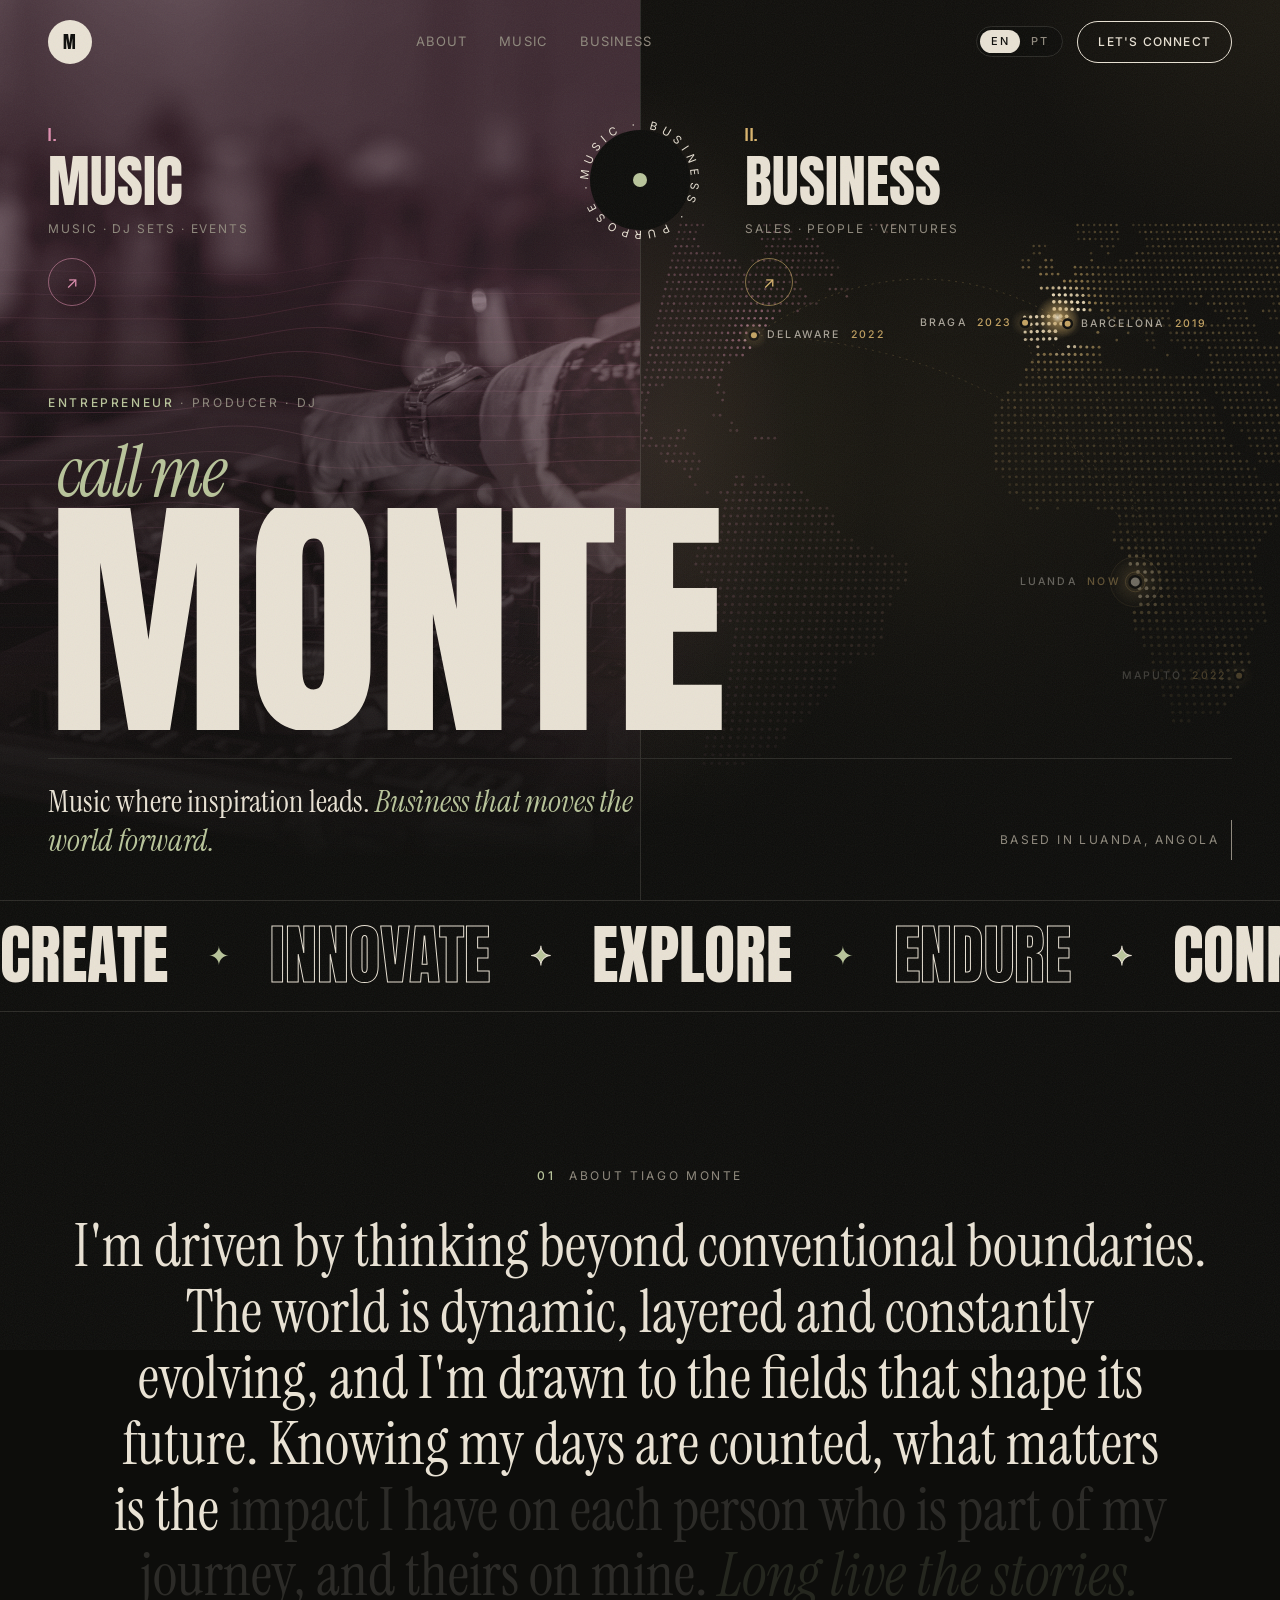
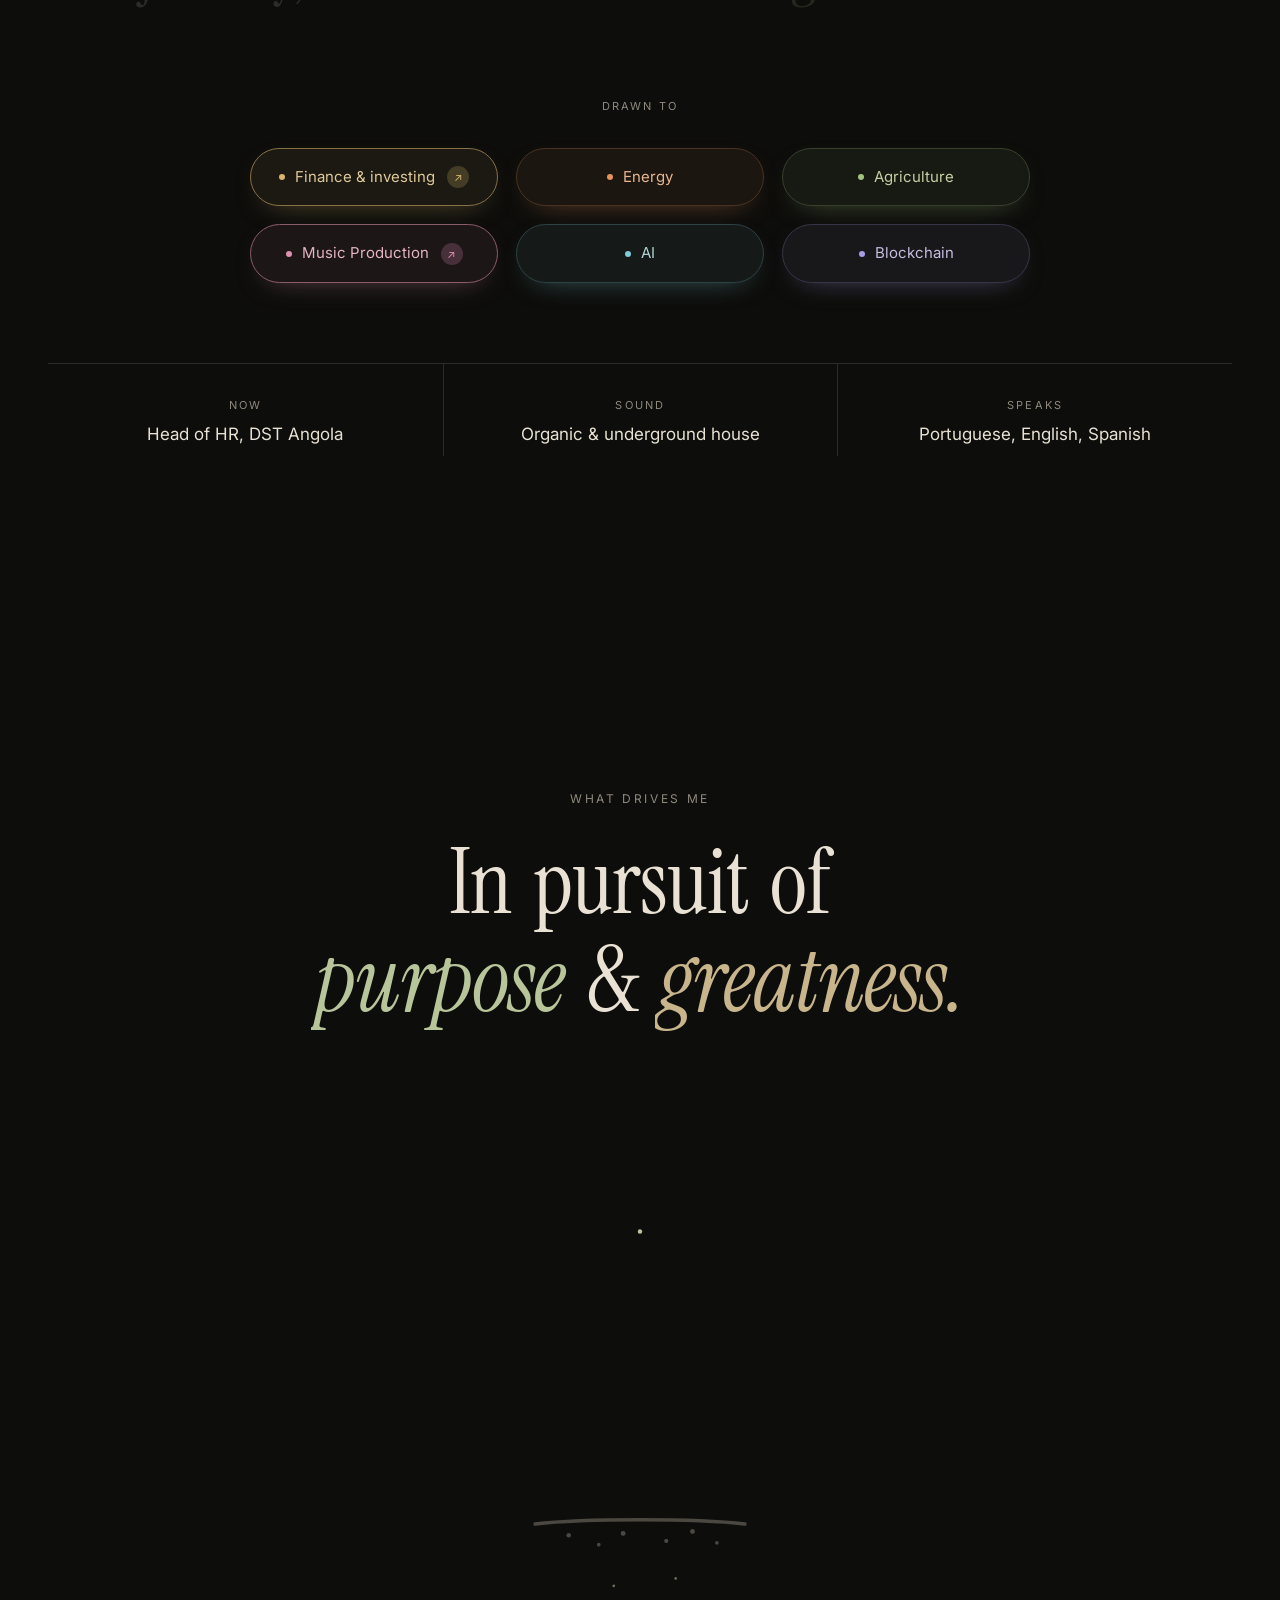
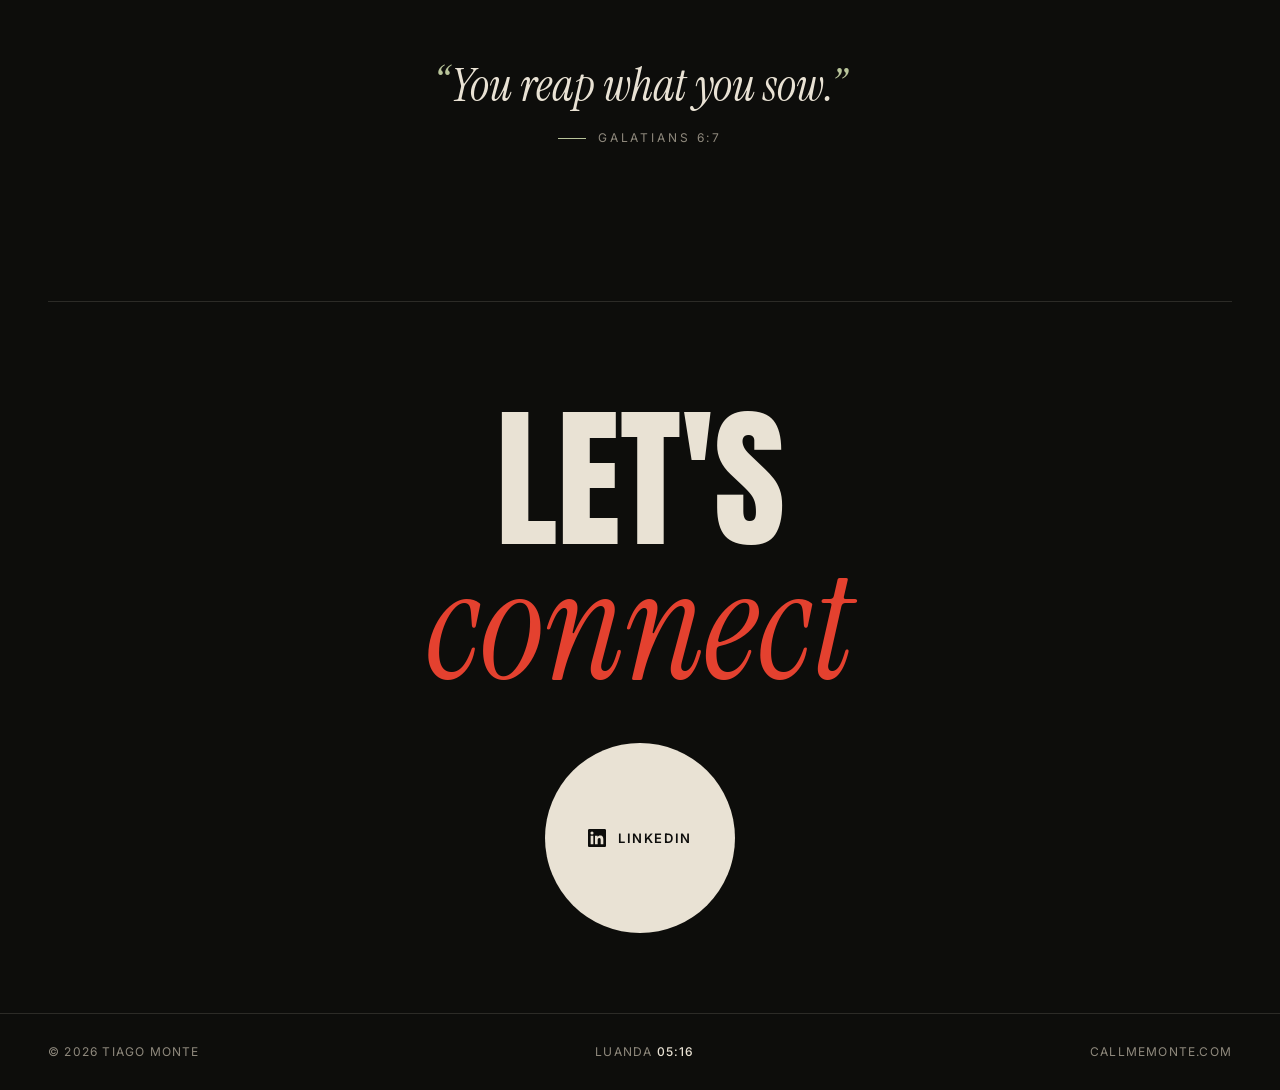
==== commit 5bdf2ae2: "SEO: name-first titles, structured data, share image, sitemap - Titles and descriptions lead with "T" ====
--- a/index.html
+++ b/index.html
@@ -3,12 +3,148 @@
 <head>
   <meta charset="utf-8">
   <meta name="viewport" content="width=device-width, initial-scale=1">
-  <title>Call me Monte</title>
-  <meta name="description" content="Tiago Monte: organic and underground house producer and DJ, entrepreneur and investor. Based in Luanda, Angola.">
-  <meta property="og:title" content="Call me Monte">
-  <meta property="og:description" content="Producer · DJ · Entrepreneur. Based in Luanda, Angola.">
-  <meta property="og:url" content="https://callmemonte.com">
-  <meta property="og:type" content="website">
+  <title>Tiago Monte — Entrepreneur, DJ &amp; Producer | Call me Monte</title>
+  <meta name="description" content="Tiago Monte (Monte) is an entrepreneur, organic house DJ and producer based in Luanda, Angola, with business experience across Portugal, Mozambique and the USA.">
+  <meta name="author" content="Tiago Monte">
+  <meta name="robots" content="index, follow, max-image-preview:large">
+  <!-- English and Portuguese versions of this page (the address of each is set as canonical by i18n.js) -->
+  <link rel="alternate" hreflang="en" href="https://callmemonte.com/">
+  <link rel="alternate" hreflang="pt" href="https://callmemonte.com/?lang=pt">
+  <link rel="alternate" hreflang="x-default" href="https://callmemonte.com/">
+  <!-- how the page looks when shared (LinkedIn, WhatsApp, X, ...) -->
+  <meta property="og:type" content="profile">
+  <meta property="og:site_name" content="Call me Monte">
+  <meta property="og:title" content="Tiago Monte — Entrepreneur, DJ &amp; Producer | Call me Monte">
+  <meta property="og:description" content="Tiago Monte (Monte) is an entrepreneur, organic house DJ and producer based in Luanda, Angola, with business experience across Portugal, Mozambique and the USA.">
+  <meta property="og:url" content="https://callmemonte.com/">
+  <meta property="og:image" content="https://callmemonte.com/og-tiago-monte.jpg">
+  <meta property="og:image:width" content="1200">
+  <meta property="og:image:height" content="630">
+  <meta property="og:image:alt" content="Tiago Monte — Call me Monte">
+  <meta property="og:locale" content="en_US">
+  <meta property="og:locale:alternate" content="pt_PT">
+  <meta name="twitter:card" content="summary_large_image">
+  <meta name="twitter:title" content="Tiago Monte — Entrepreneur, DJ &amp; Producer | Call me Monte">
+  <meta name="twitter:description" content="Tiago Monte (Monte) is an entrepreneur, organic house DJ and producer based in Luanda, Angola, with business experience across Portugal, Mozambique and the USA.">
+  <meta name="twitter:image" content="https://callmemonte.com/og-tiago-monte.jpg">
+  <!-- who this site is about, in a form search engines read -->
+  <script type="application/ld+json">
+{
+    "@context": "https://schema.org",
+    "@graph": [
+      {
+        "@type": "WebSite",
+        "@id": "https://callmemonte.com/#website",
+        "url": "https://callmemonte.com/",
+        "name": "Call me Monte",
+        "alternateName": [
+          "Tiago Monte",
+          "callmemonte.com"
+        ],
+        "inLanguage": [
+          "en",
+          "pt-PT"
+        ],
+        "publisher": {
+          "@id": "https://callmemonte.com/#person"
+        }
+      },
+      {
+        "@type": "Person",
+        "@id": "https://callmemonte.com/#person",
+        "name": "Tiago Monte",
+        "givenName": "Tiago",
+        "familyName": "Monte",
+        "alternateName": [
+          "Monte",
+          "Call me Monte"
+        ],
+        "url": "https://callmemonte.com/",
+        "image": "https://callmemonte.com/og-tiago-monte.jpg",
+        "description": "Entrepreneur, organic house DJ and music producer based in Luanda, Angola, with business experience across Portugal, Mozambique and the USA.",
+        "jobTitle": "Head of Human Resources",
+        "worksFor": {
+          "@type": "Organization",
+          "name": "DST Angola",
+          "parentOrganization": {
+            "@type": "Organization",
+            "name": "DST Group",
+            "url": "https://www.dstsgps.com/"
+          }
+        },
+        "alumniOf": {
+          "@type": "CollegeOrUniversity",
+          "name": "EU Business School",
+          "address": {
+            "@type": "PostalAddress",
+            "addressLocality": "Barcelona",
+            "addressCountry": "ES"
+          }
+        },
+        "homeLocation": {
+          "@type": "Place",
+          "name": "Luanda, Angola",
+          "address": {
+            "@type": "PostalAddress",
+            "addressLocality": "Luanda",
+            "addressCountry": "AO"
+          }
+        },
+        "knowsLanguage": [
+          "pt",
+          "en",
+          "es"
+        ],
+        "knowsAbout": [
+          "Entrepreneurship",
+          "Investing",
+          "Finance",
+          "Sales",
+          "Human resources",
+          "Operations",
+          "Music production",
+          "DJing",
+          "Organic house",
+          "Underground house",
+          "Afrotech",
+          "Energy",
+          "Agriculture",
+          "Artificial intelligence",
+          "Blockchain"
+        ],
+        "hasOccupation": [
+          {
+            "@type": "Occupation",
+            "name": "Head of Human Resources"
+          },
+          {
+            "@type": "Occupation",
+            "name": "DJ and music producer"
+          },
+          {
+            "@type": "Occupation",
+            "name": "Entrepreneur"
+          }
+        ],
+        "sameAs": [
+          "https://www.linkedin.com/in/tiago-monte-9a91bb111"
+        ]
+      },
+      {
+        "@type": "ProfilePage",
+        "@id": "https://callmemonte.com/#page",
+        "url": "https://callmemonte.com/",
+        "name": "Tiago Monte — Call me Monte",
+        "mainEntity": {
+          "@id": "https://callmemonte.com/#person"
+        },
+        "isPartOf": {
+          "@id": "https://callmemonte.com/#website"
+        }
+      }
+    ]
+  }
+  </script>
   <meta name="theme-color" content="#0d0d0b">
   <link rel="icon" href="data:image/svg+xml,%3Csvg xmlns='http://www.w3.org/2000/svg' viewBox='0 0 64 64'%3E%3Ccircle cx='32' cy='32' r='32' fill='%23e9e2d4'/%3E%3Ctext x='32' y='42' font-family='Impact,sans-serif' font-size='34' fill='%230d0d0b' text-anchor='middle'%3EM%3C/text%3E%3C/svg%3E">
   <script>document.documentElement.classList.add('js');</script>
@@ -428,7 +564,7 @@
   <header class="hero" id="top">
     <div class="doors">
       <a class="door art" href="art/">
-        <img id="heroPhoto" src="dj.jpg" alt="">
+        <img id="heroPhoto" src="dj.jpg" alt="Tiago Monte DJing">
         <canvas id="waves" aria-hidden="true"></canvas>
         <span class="door-label">
           <span><span class="no">I.</span><b>Music</b><small>Music · DJ sets · Events</small></span>
@@ -473,7 +609,7 @@
   </div>
 
   <section id="about">
-    <p class="tag"><b>01</b> About</p>
+    <p class="tag"><b>01</b> About Tiago Monte</p>
     <p class="statement" id="statement" data-i18n-skip>
       I'm driven by thinking beyond conventional boundaries. The world is dynamic, layered and
       constantly evolving, and I'm drawn to the fields that shape its future. Knowing my days are counted,
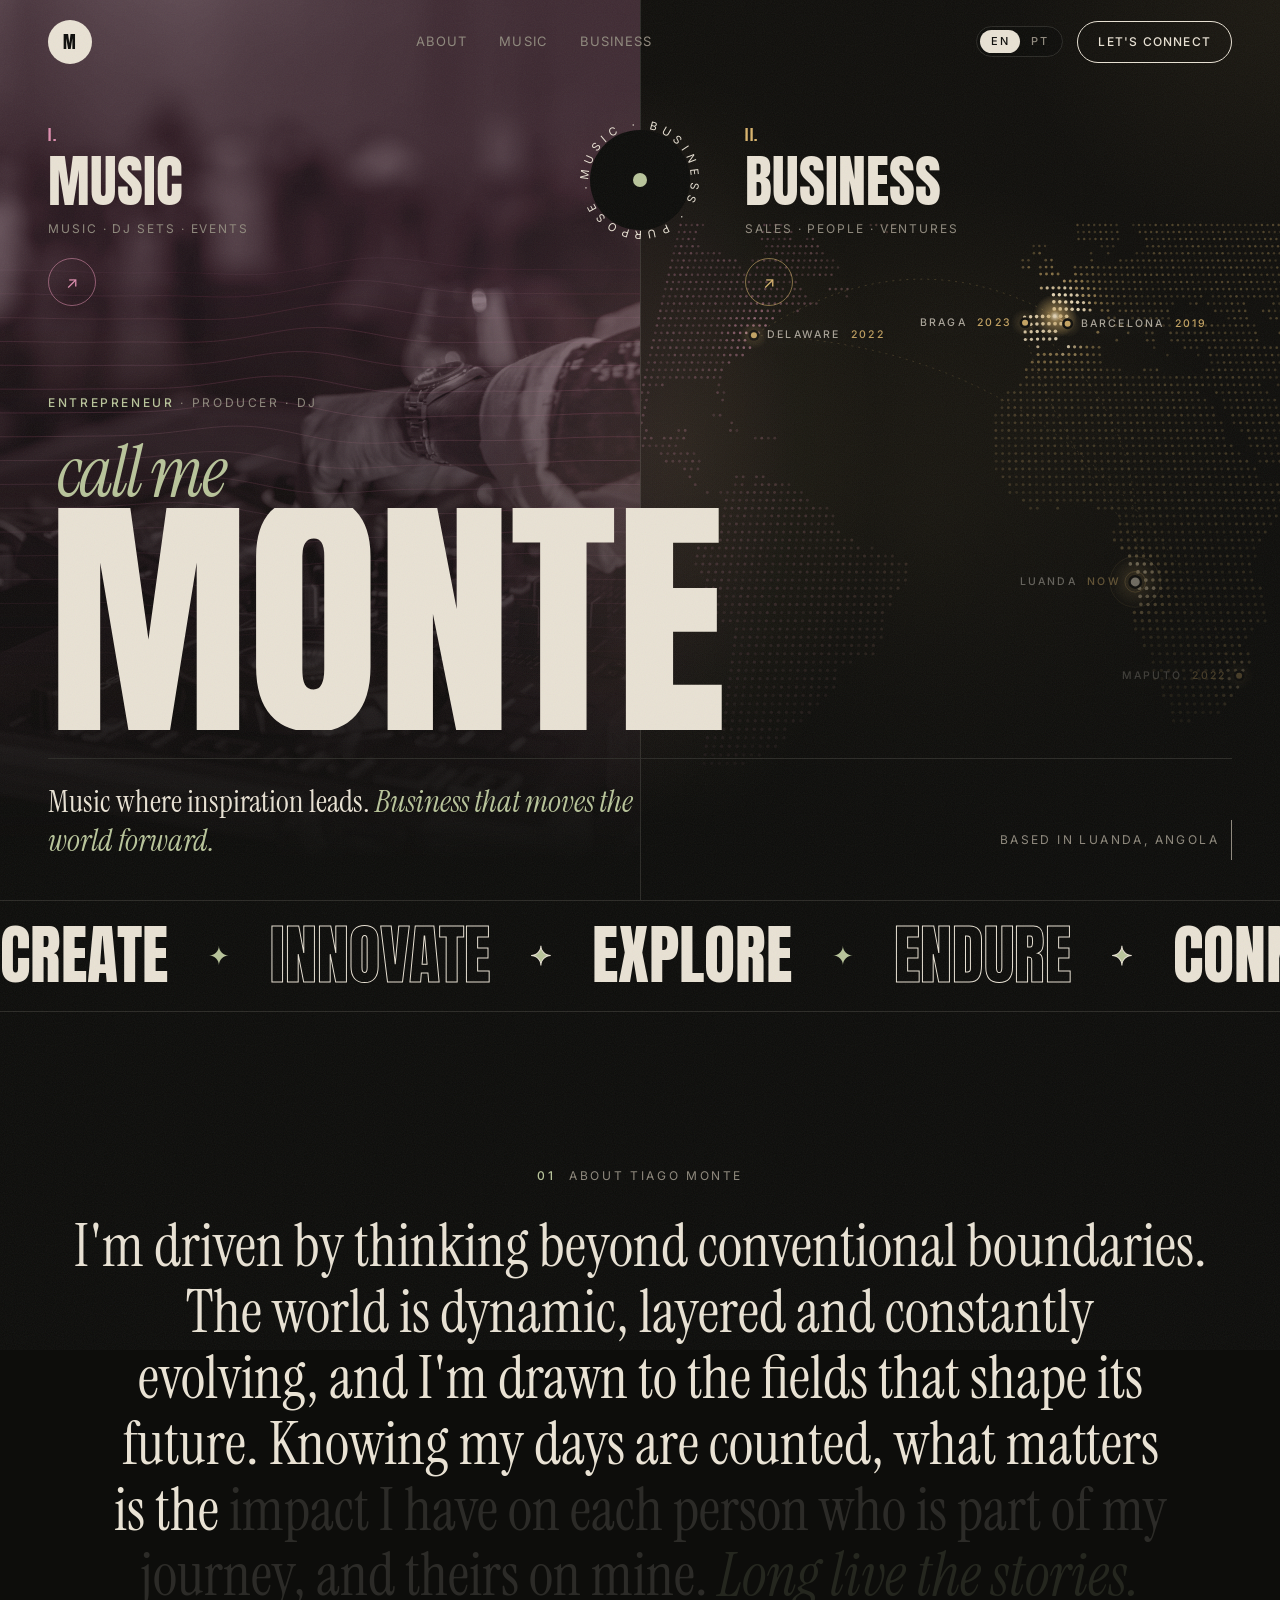
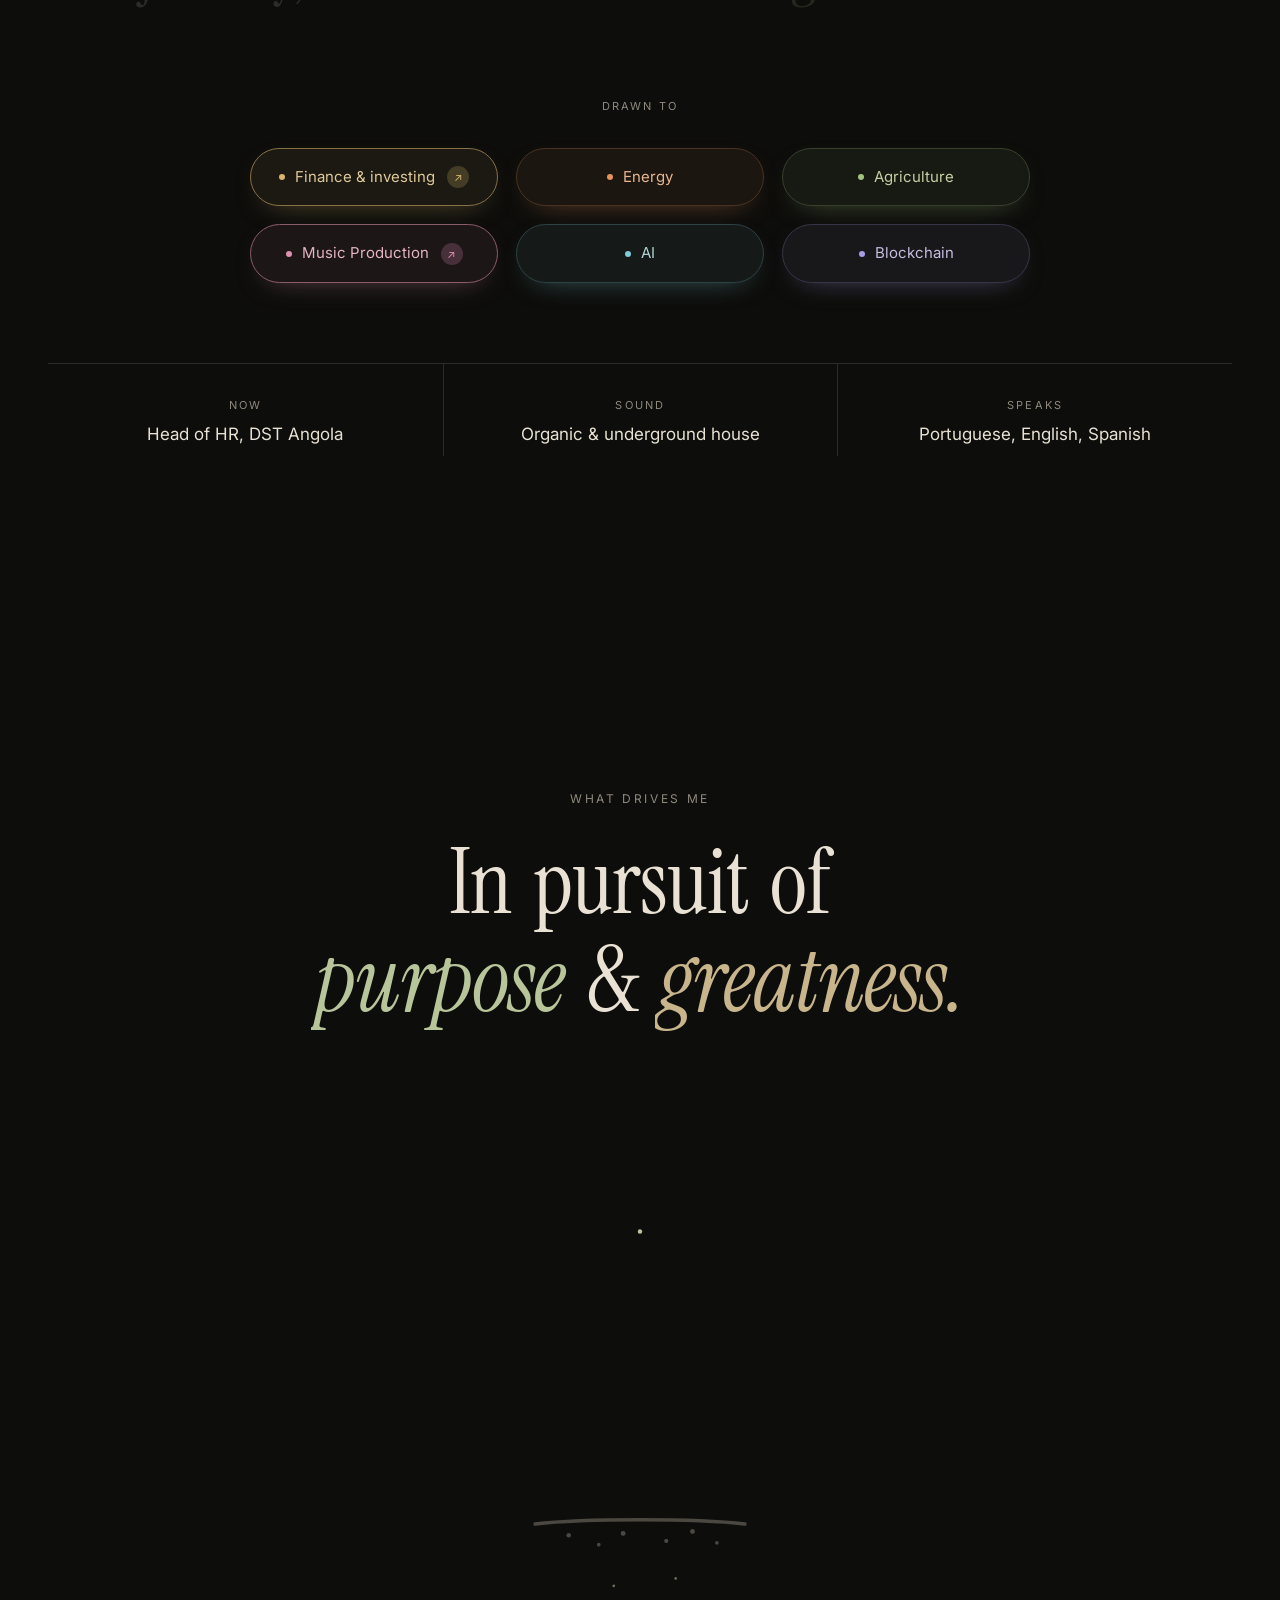
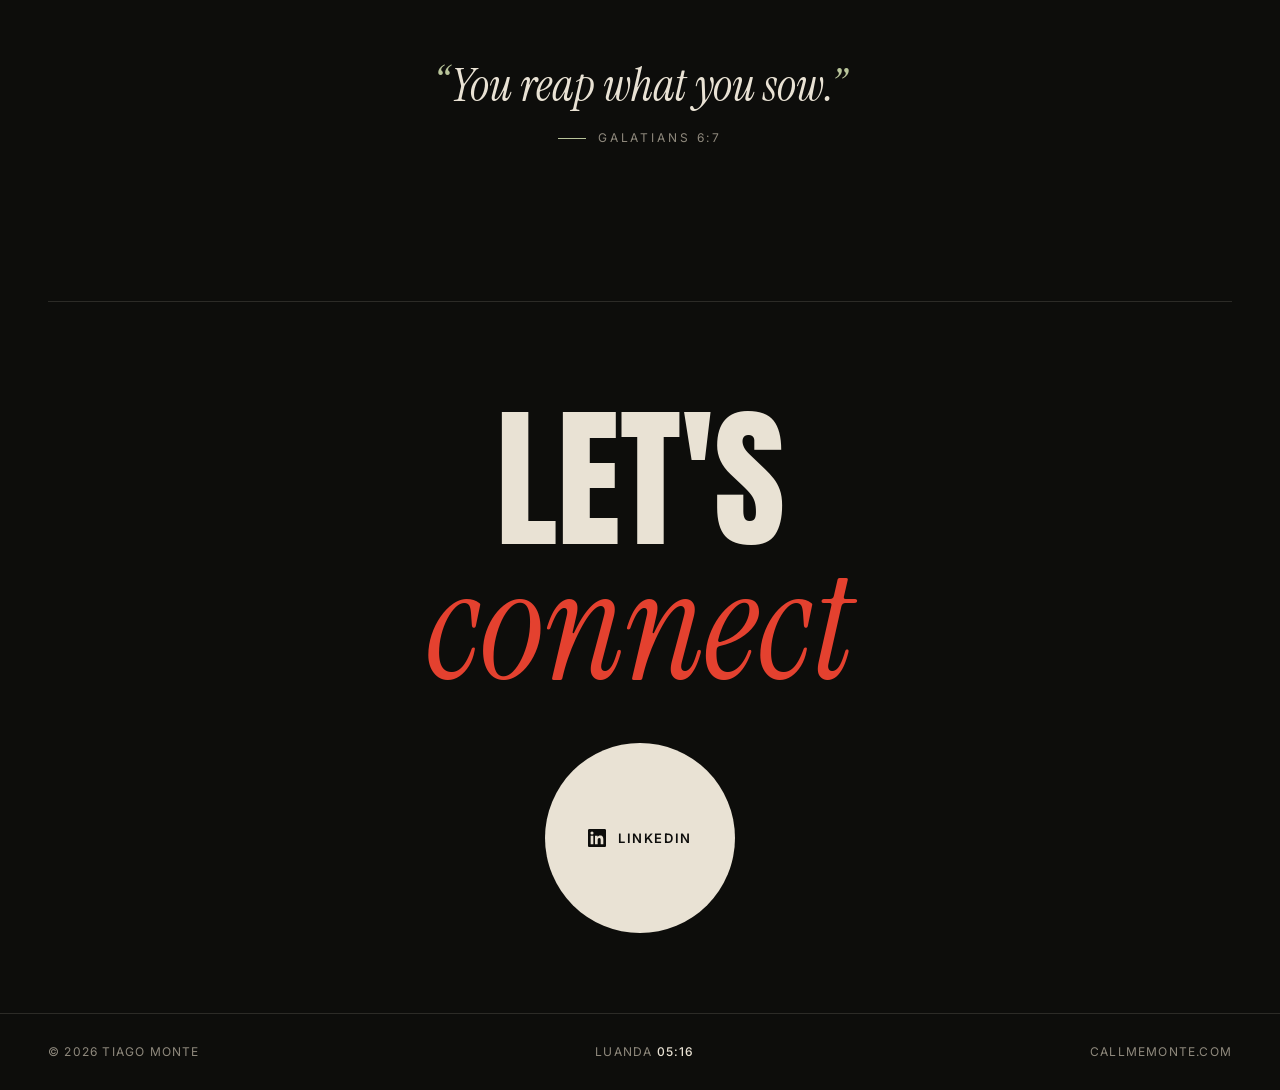
==== commit 08e169f7: "Add Google Search Console verification and SoundCloud link Co-Authored-By: Claude Opus 5.5 <noreply@" ====
--- a/index.html
+++ b/index.html
@@ -7,6 +7,8 @@
   <meta name="description" content="Tiago Monte (Monte) is an entrepreneur, organic house DJ and producer based in Luanda, Angola, with business experience across Portugal, Mozambique and the USA.">
   <meta name="author" content="Tiago Monte">
   <meta name="robots" content="index, follow, max-image-preview:large">
+  <!-- proves to Google Search Console that this site is ours; keep it -->
+  <meta name="google-site-verification" content="y9JfOwkSiGHlRQnRcCbUUEEW5OoPE19k_1WMuXc0Xg8">
   <!-- English and Portuguese versions of this page (the address of each is set as canonical by i18n.js) -->
   <link rel="alternate" hreflang="en" href="https://callmemonte.com/">
   <link rel="alternate" hreflang="pt" href="https://callmemonte.com/?lang=pt">
@@ -29,7 +31,7 @@
   <meta name="twitter:image" content="https://callmemonte.com/og-tiago-monte.jpg">
   <!-- who this site is about, in a form search engines read -->
   <script type="application/ld+json">
-{
+  {
     "@context": "https://schema.org",
     "@graph": [
       {
@@ -127,7 +129,8 @@
           }
         ],
         "sameAs": [
-          "https://www.linkedin.com/in/tiago-monte-9a91bb111"
+          "https://www.linkedin.com/in/tiago-monte-9a91bb111",
+          "https://soundcloud.com/tigas-m"
         ]
       },
       {
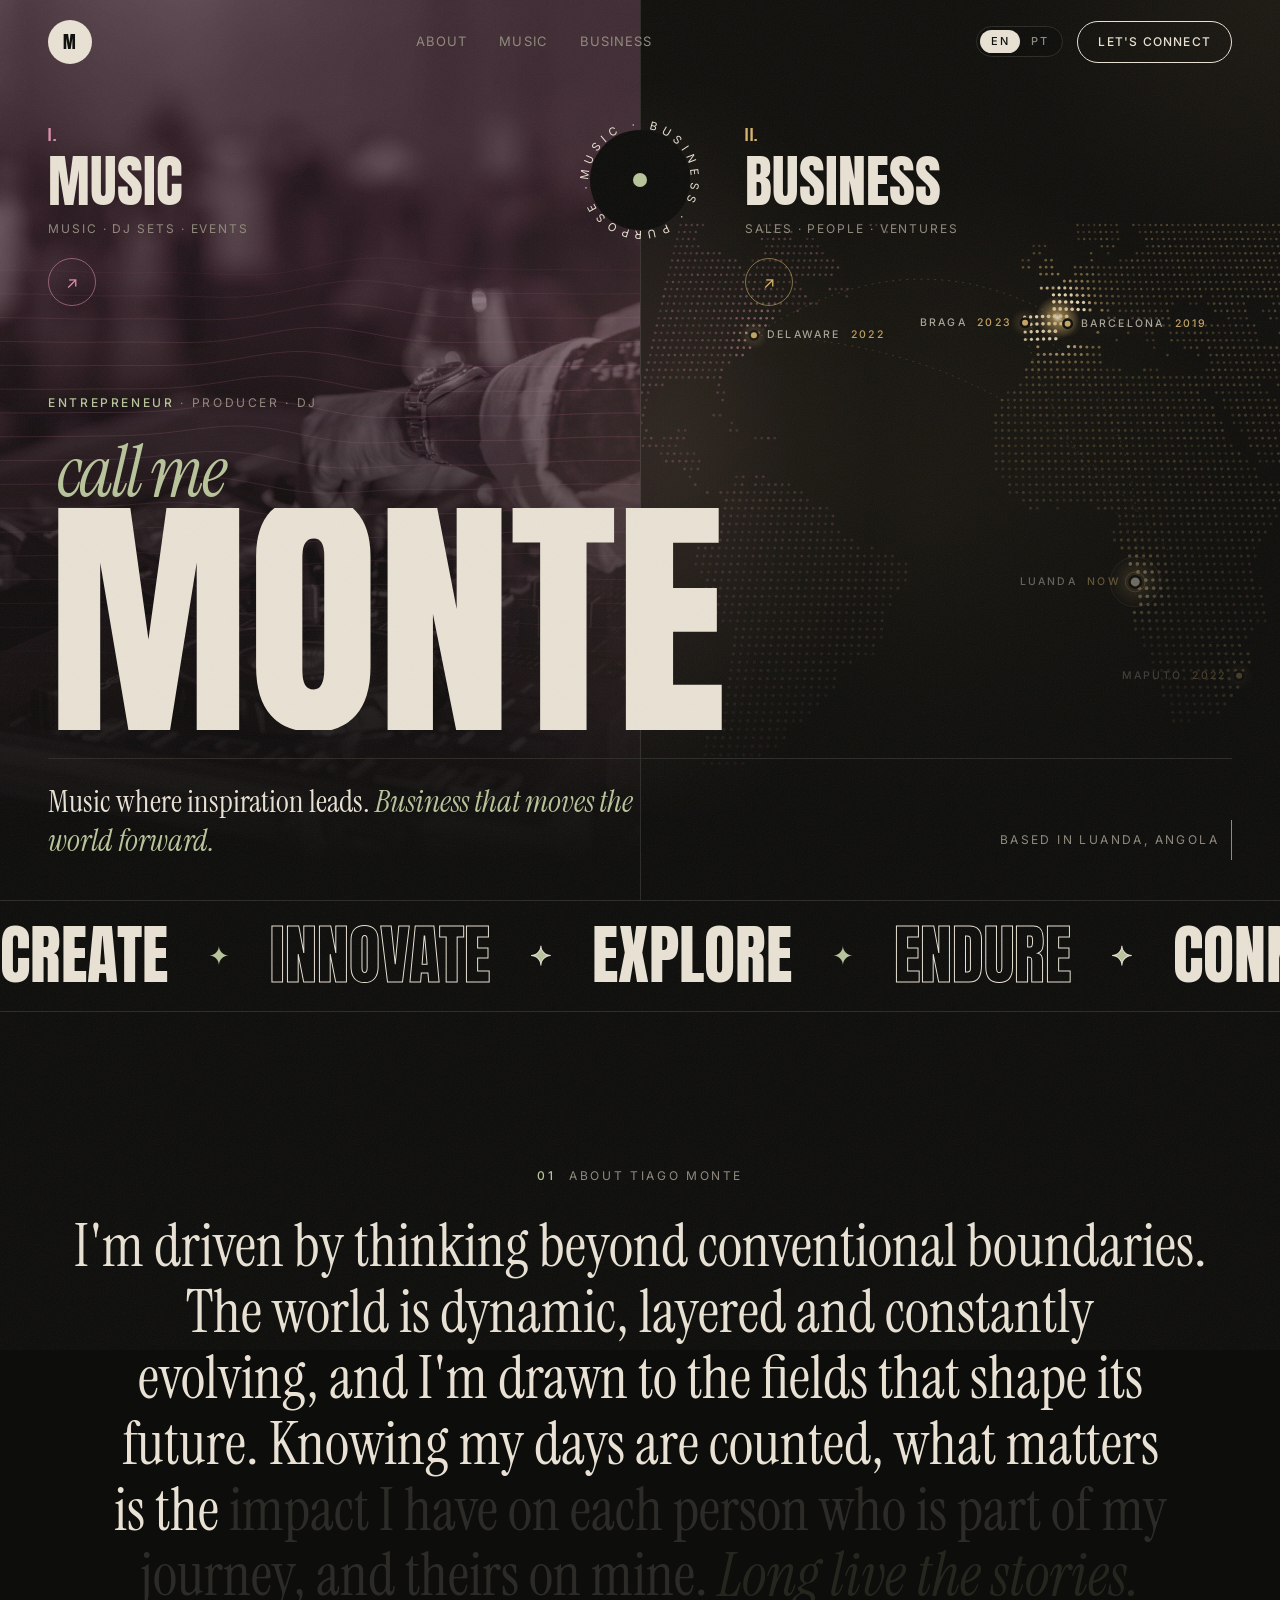
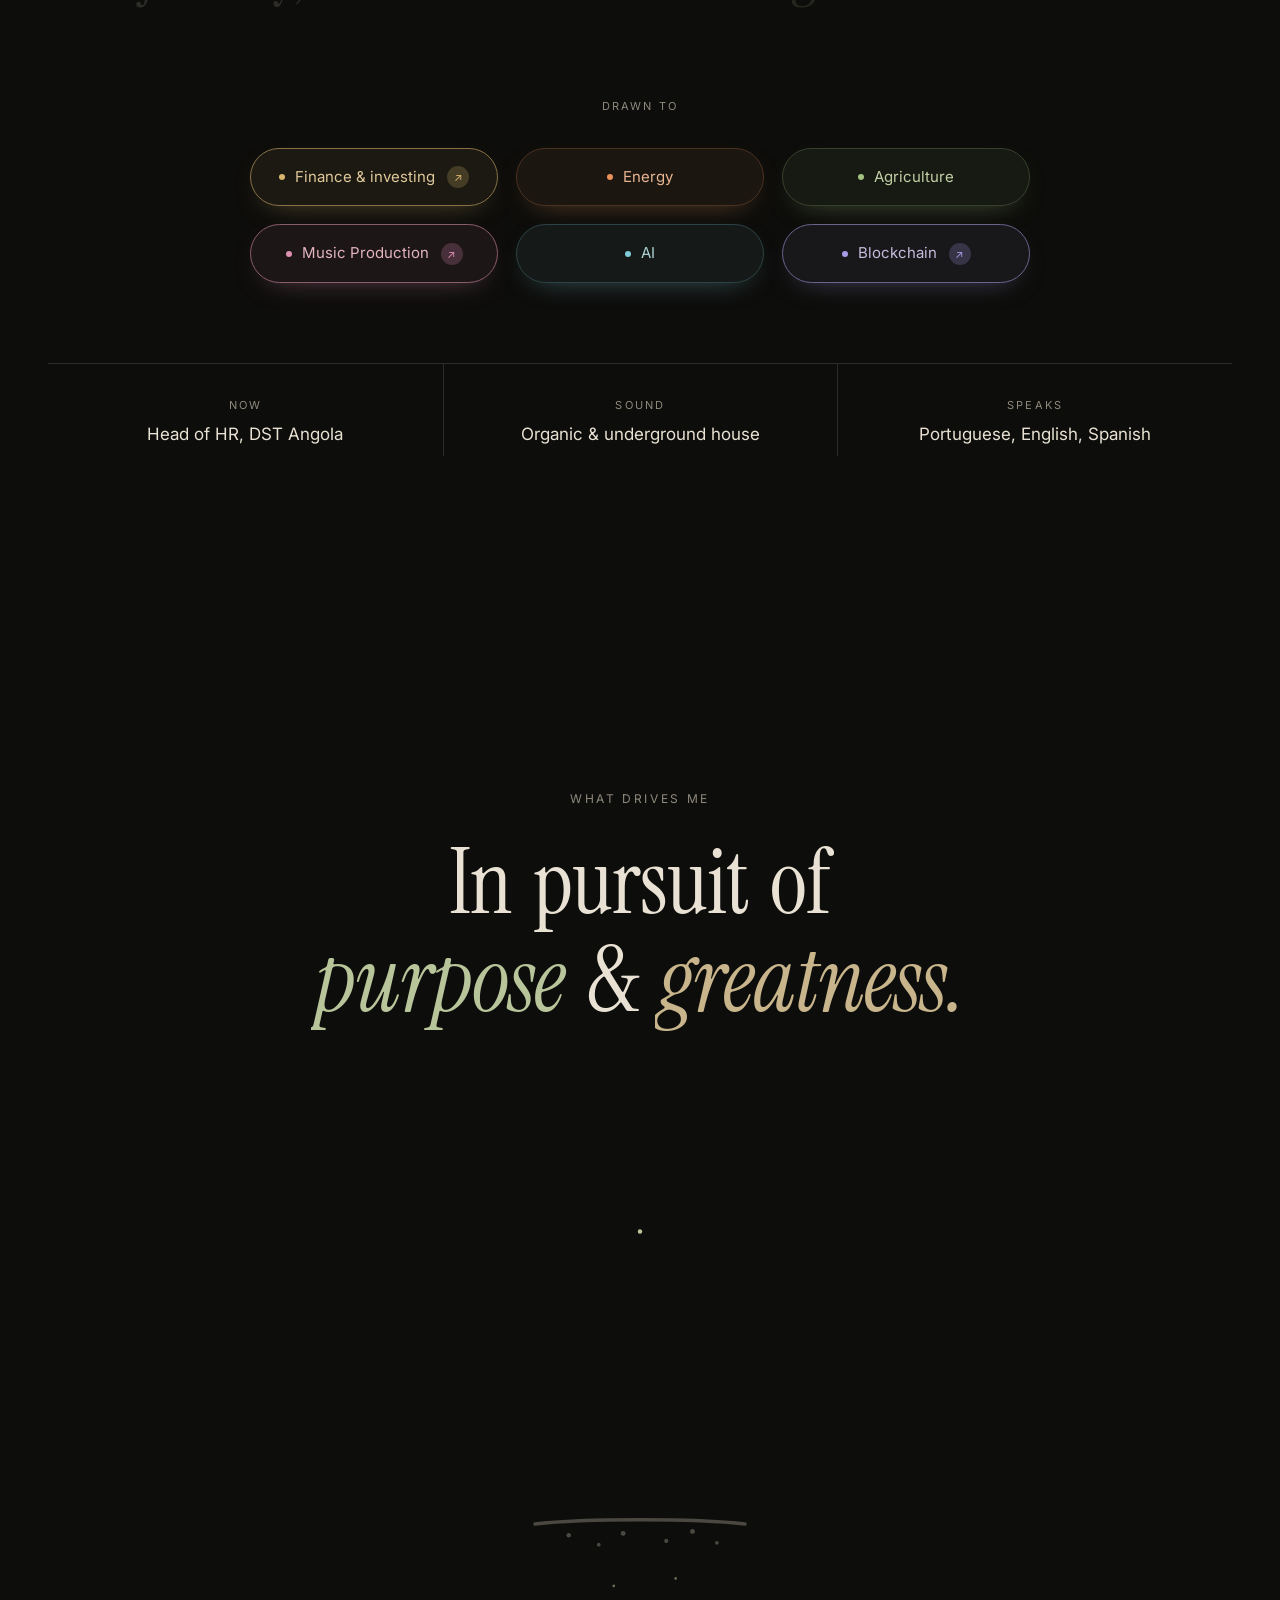
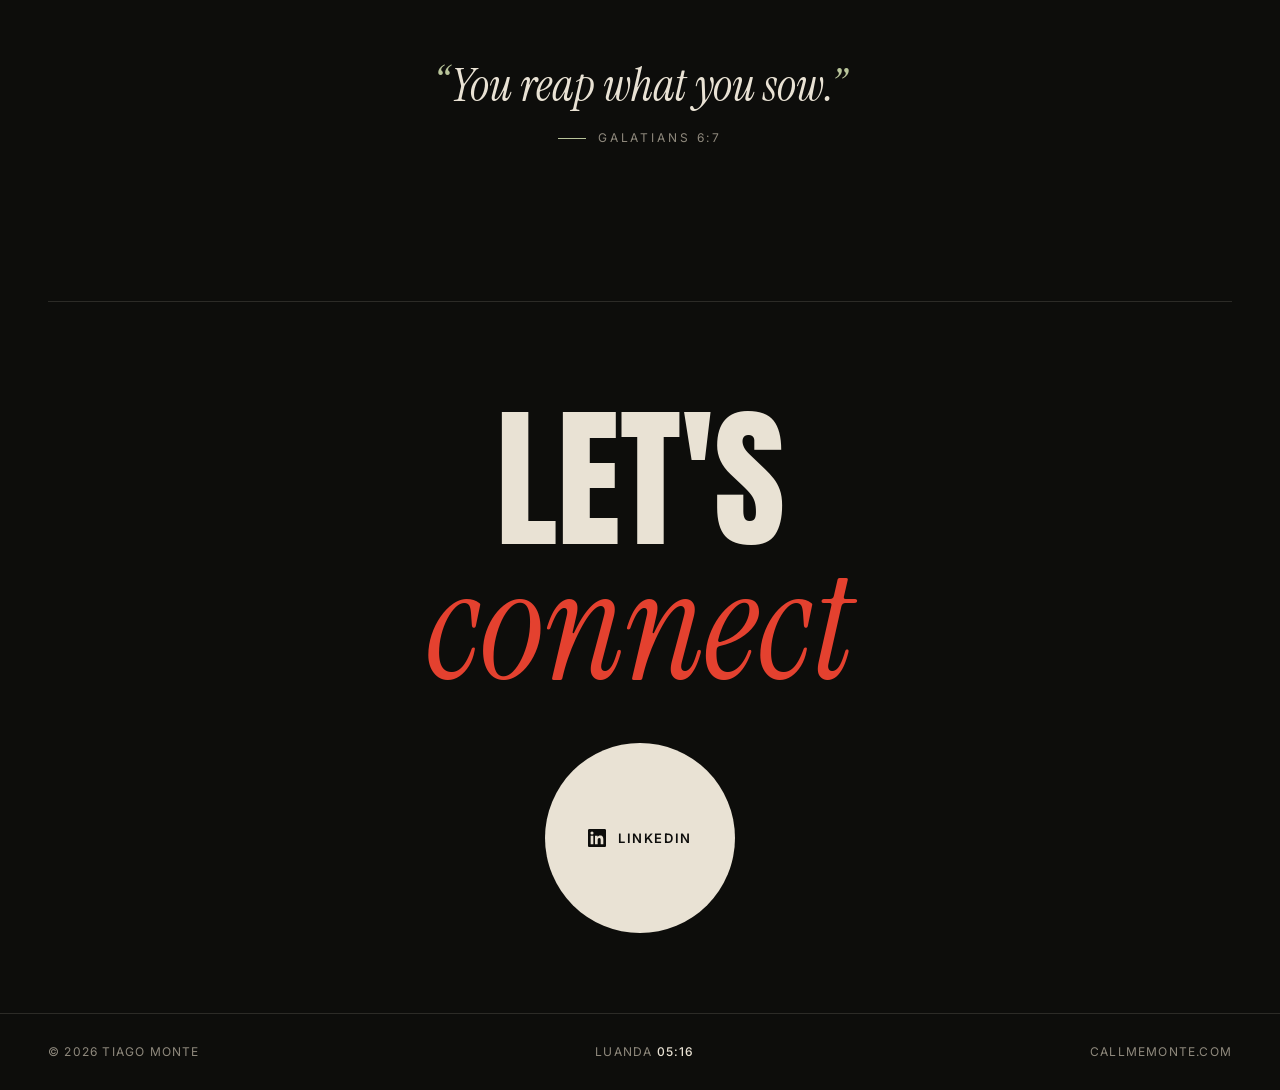
==== commit 5fac5dd4: "Add live crypto hub at /crypto/ - Top 20 coins with live prices (USD or EUR), 1h/24h/7d change, mark" ====
--- a/index.html
+++ b/index.html
@@ -626,7 +626,7 @@
       <li style="--i:2; --dur:7.1s; --delay:-.5s;  --dx:3px;  --rot:.5deg; --c:#a3c27f"><span class="chip">Agriculture</span></li>
       <li style="--i:3; --dur:5.8s; --delay:-2.2s; --dx:-5px; --rot:-.6deg; --c:#df8fb0"><a class="chip chip-link" href="art/" aria-label="Music production: see the music page">Music Production <span class="chip-go" aria-hidden="true">↗</span></a></li>
       <li style="--i:4; --dur:6.2s; --delay:-4s;   --dx:4px;  --rot:.9deg; --c:#7fcbd8"><span class="chip">AI</span></li>
-      <li style="--i:5; --dur:6.9s; --delay:-1.6s; --dx:-3px; --rot:-.5deg; --c:#a99ce6"><span class="chip">Blockchain</span></li>
+      <li style="--i:5; --dur:6.9s; --delay:-1.6s; --dx:-3px; --rot:-.5deg; --c:#a99ce6"><a class="chip chip-link" href="crypto/" aria-label="Blockchain: see live crypto prices">Blockchain <span class="chip-go" aria-hidden="true">↗</span></a></li>
     </ul>
     <dl class="about-foot reveal">
       <div><dt>Now</dt><dd>Head of HR, DST Angola</dd></div>
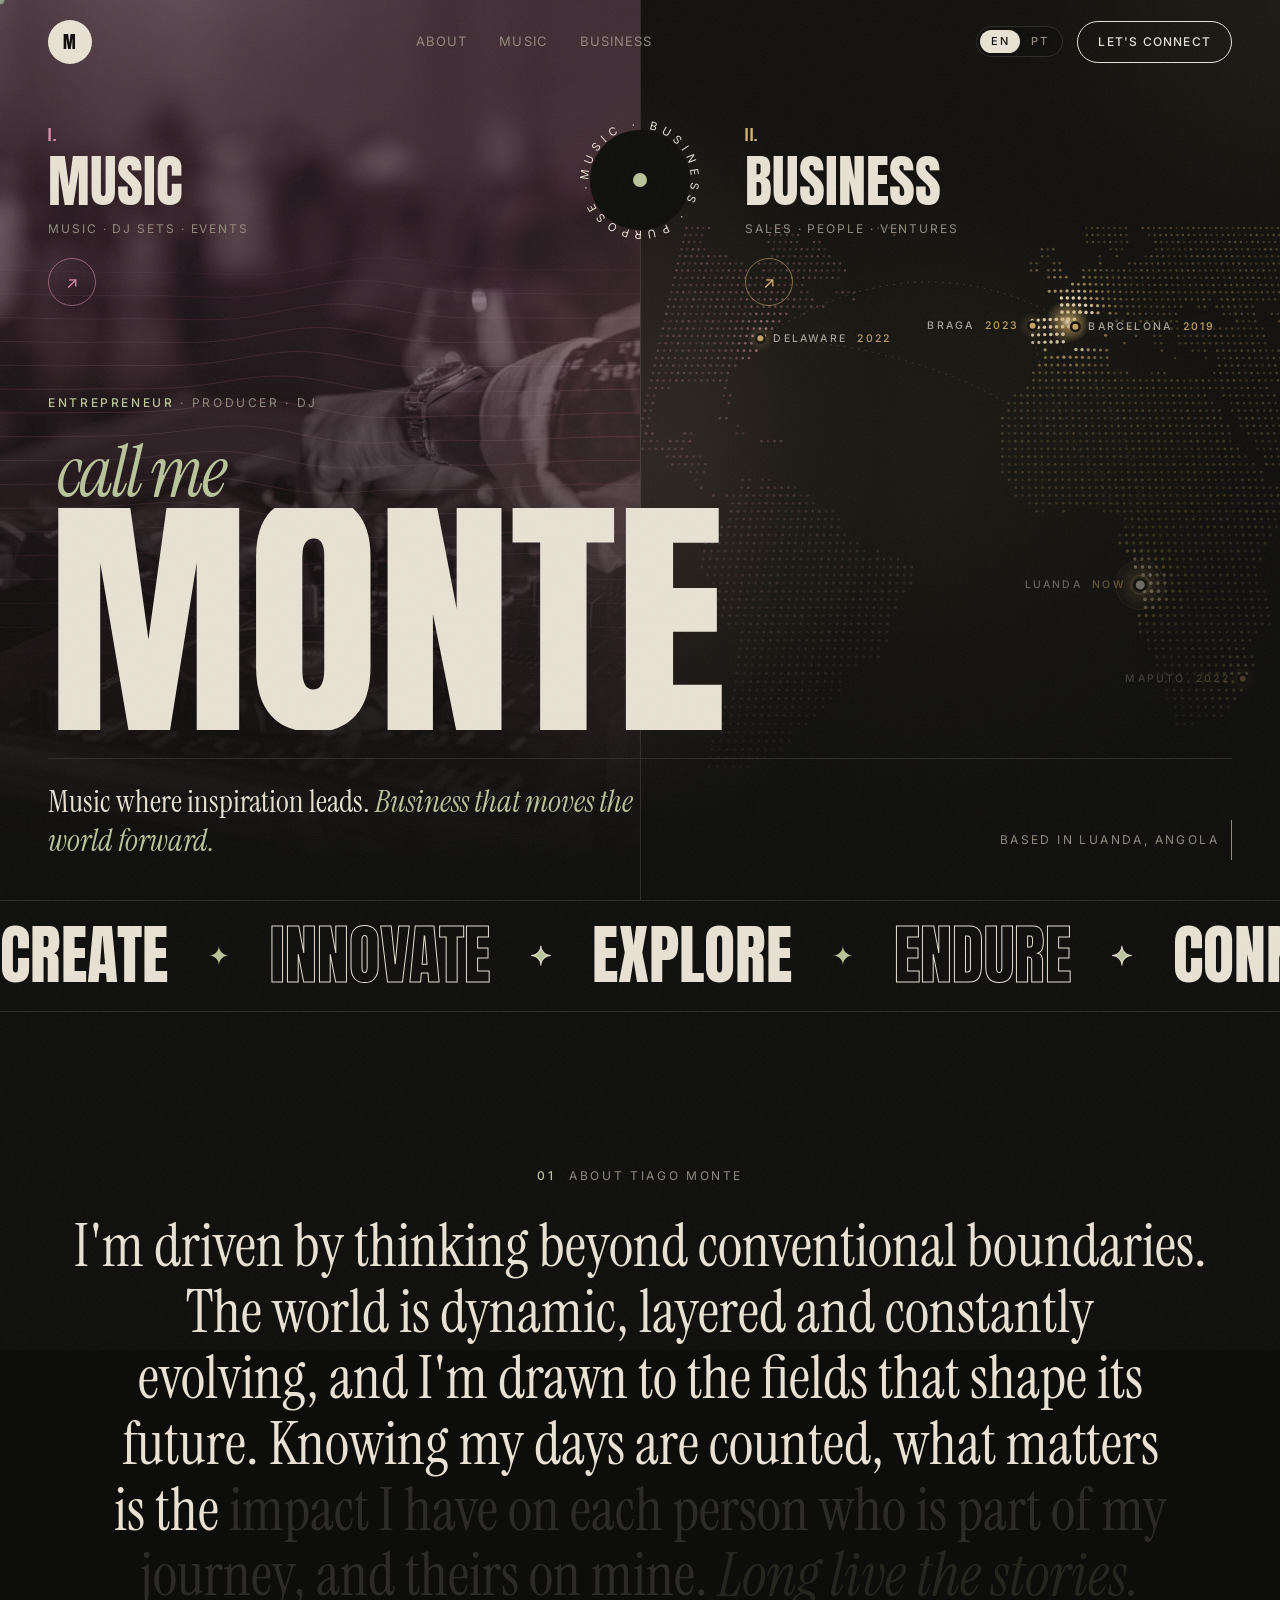
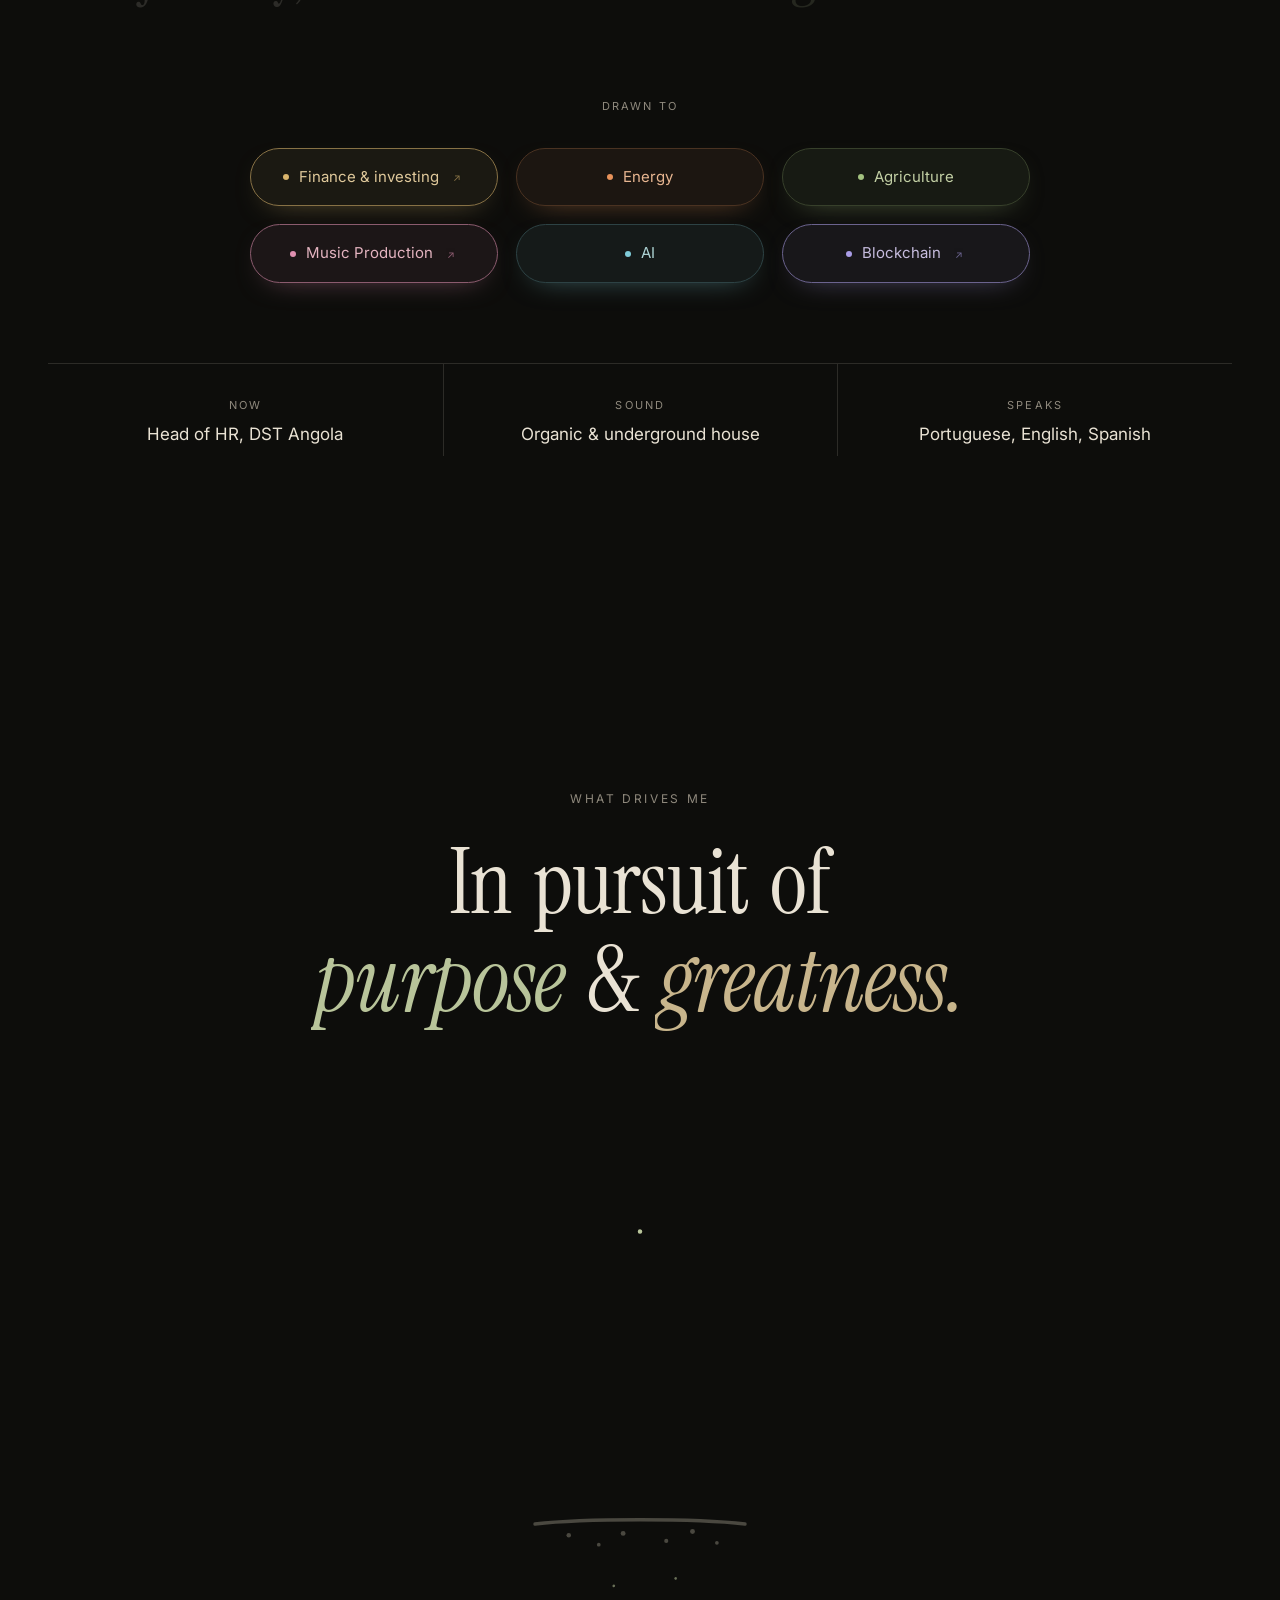
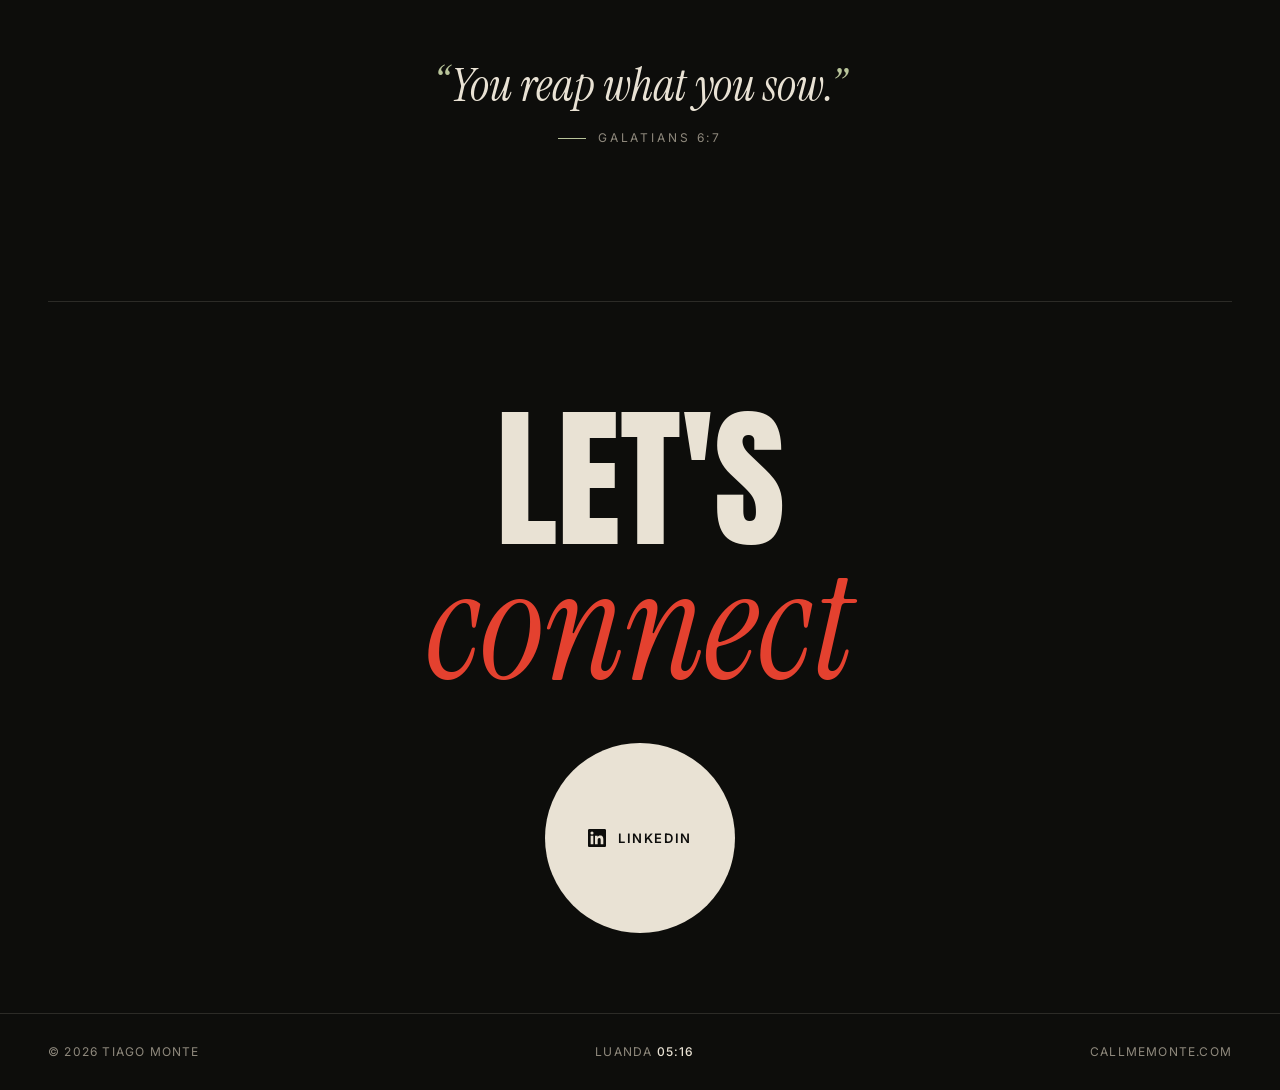
==== commit bcdd1609: "Add free "Ask about crypto" guide; calmer link arrows - Built-in Q&A guide on the crypto page: ~45 t" ====
--- a/index.html
+++ b/index.html
@@ -431,11 +431,11 @@
     /* tags that open a portfolio page */
     .chip-link { cursor: pointer; border-style: solid; border-color: color-mix(in srgb, var(--c) 60%, var(--bg)); }
     .chip-go {
-      display: inline-grid; place-items: center; width: 22px; height: 22px; margin-left: 2px; border-radius: 50%;
-      font-size: 11px; background: color-mix(in srgb, var(--c) 22%, transparent); color: var(--c);
+      display: inline-grid; place-items: center; width: 16px; height: 16px; margin-left: 0; border-radius: 50%;
+      font-size: 10px; background: transparent; color: var(--c); opacity: .6;
       transition: background .4s, color .4s, transform .4s cubic-bezier(.2,.8,.2,1);
     }
-    .chip-link:hover .chip-go { background: var(--bg); color: var(--c); transform: rotate(45deg); }
+    .chip-link:hover .chip-go { color: var(--bg); opacity: 1; transform: translate(1px, -1px); }
     .chip-link:focus-visible { outline: 2px solid var(--c); outline-offset: 3px; }
     .js .chips li { opacity: 0; transition: opacity .9s ease calc(var(--i) * 110ms); }
     .js .chips.in li { opacity: 1; }
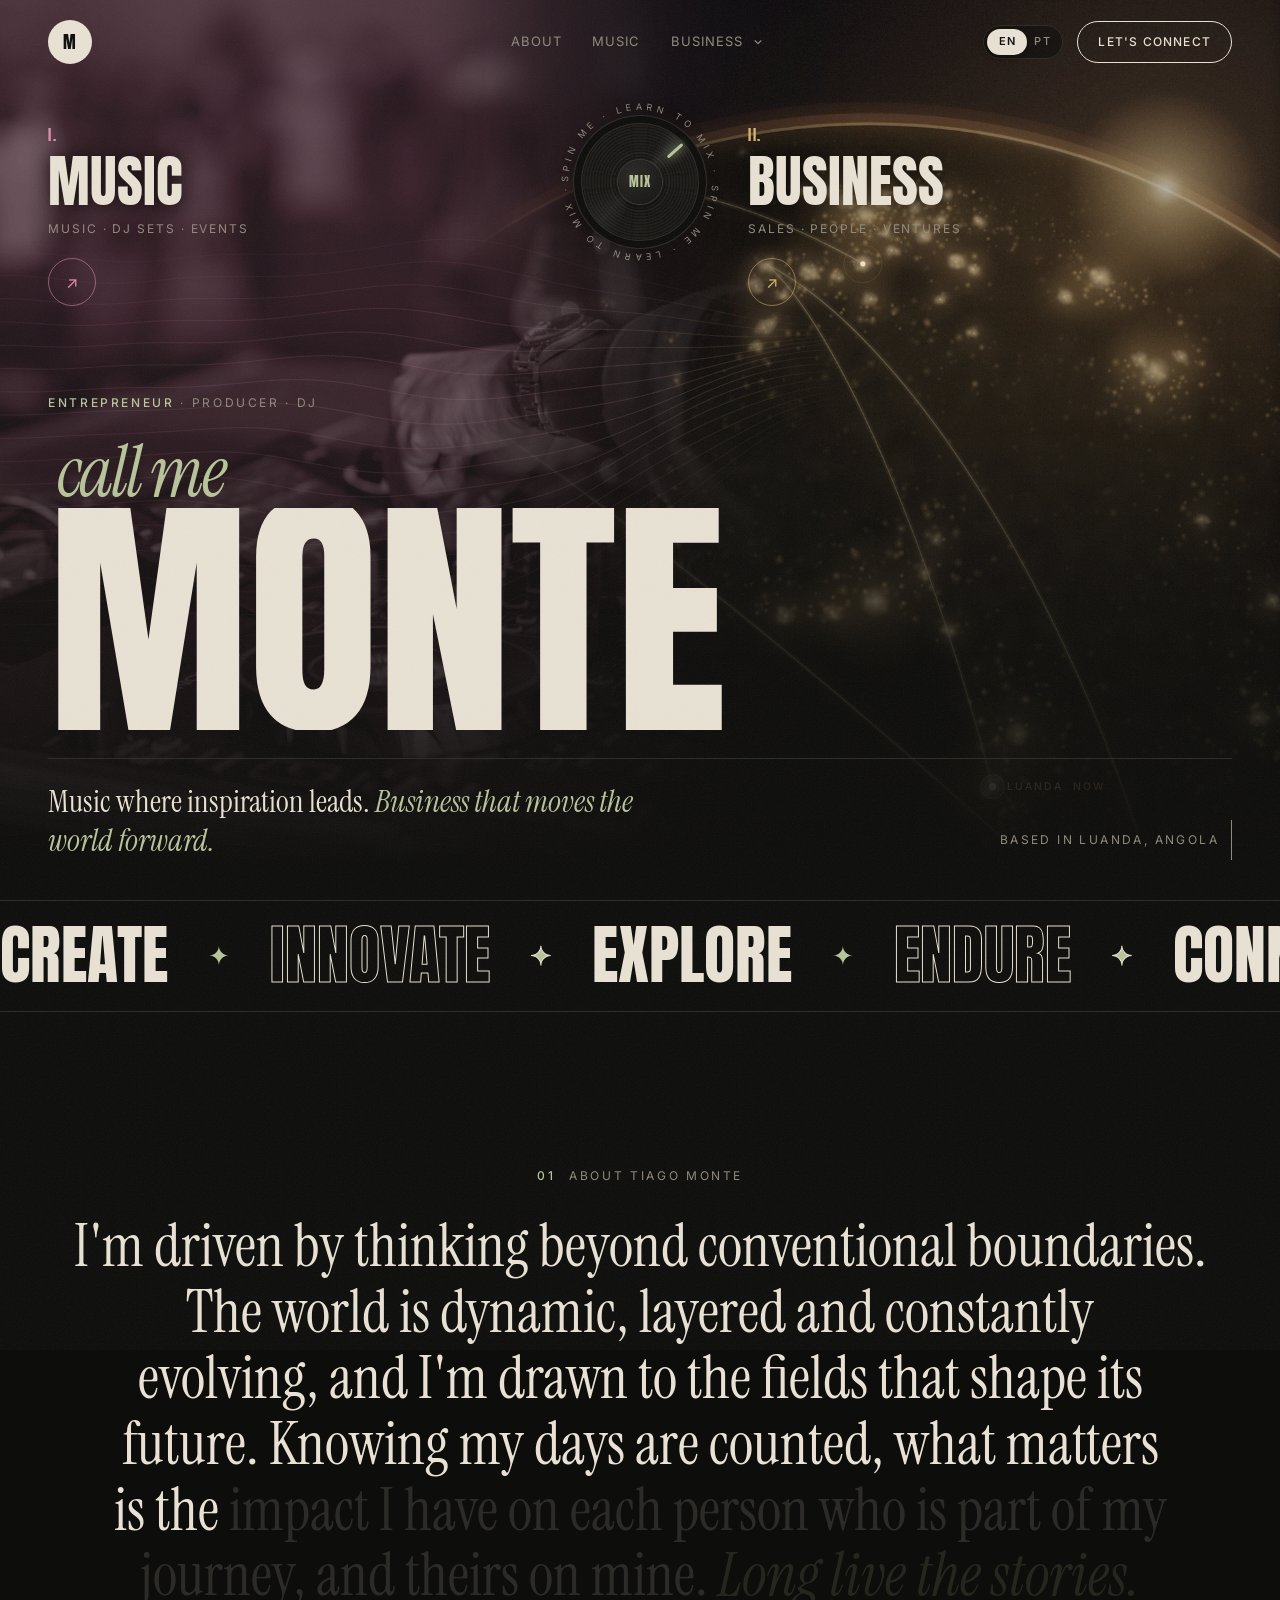
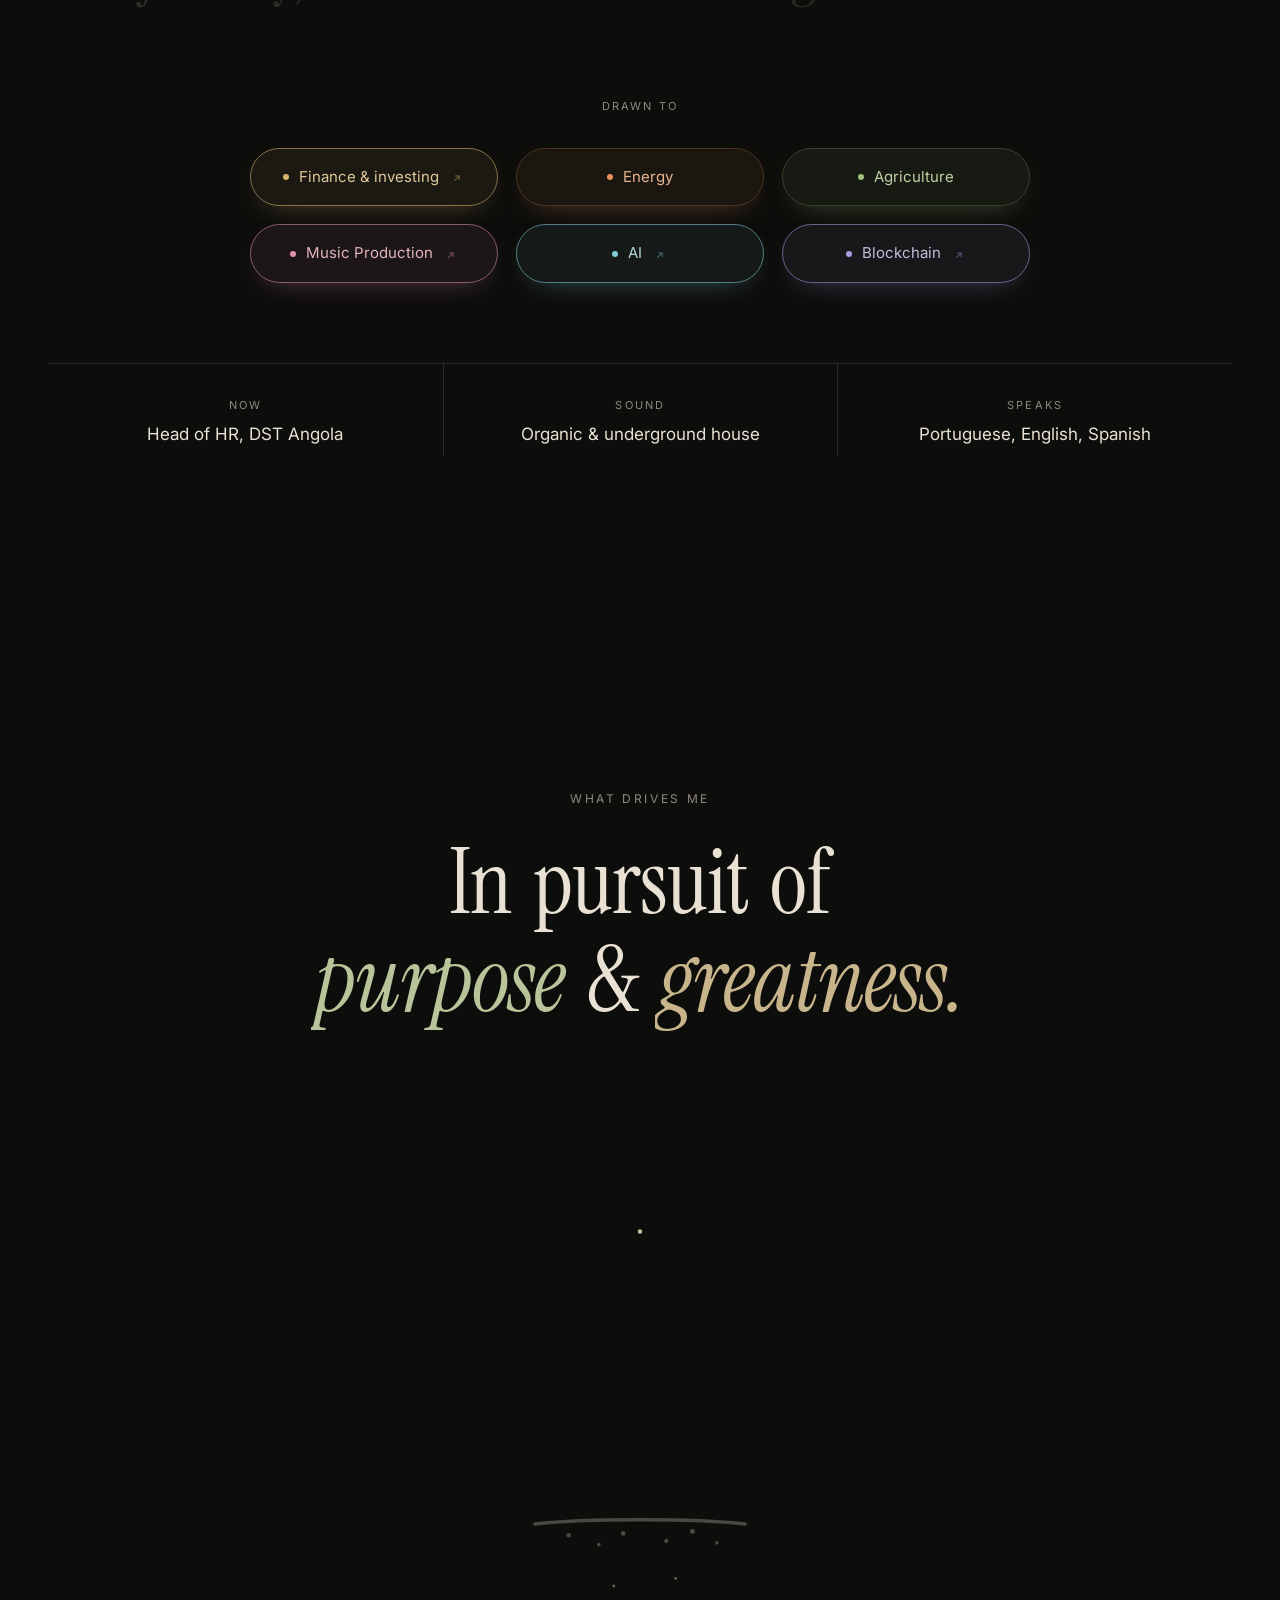
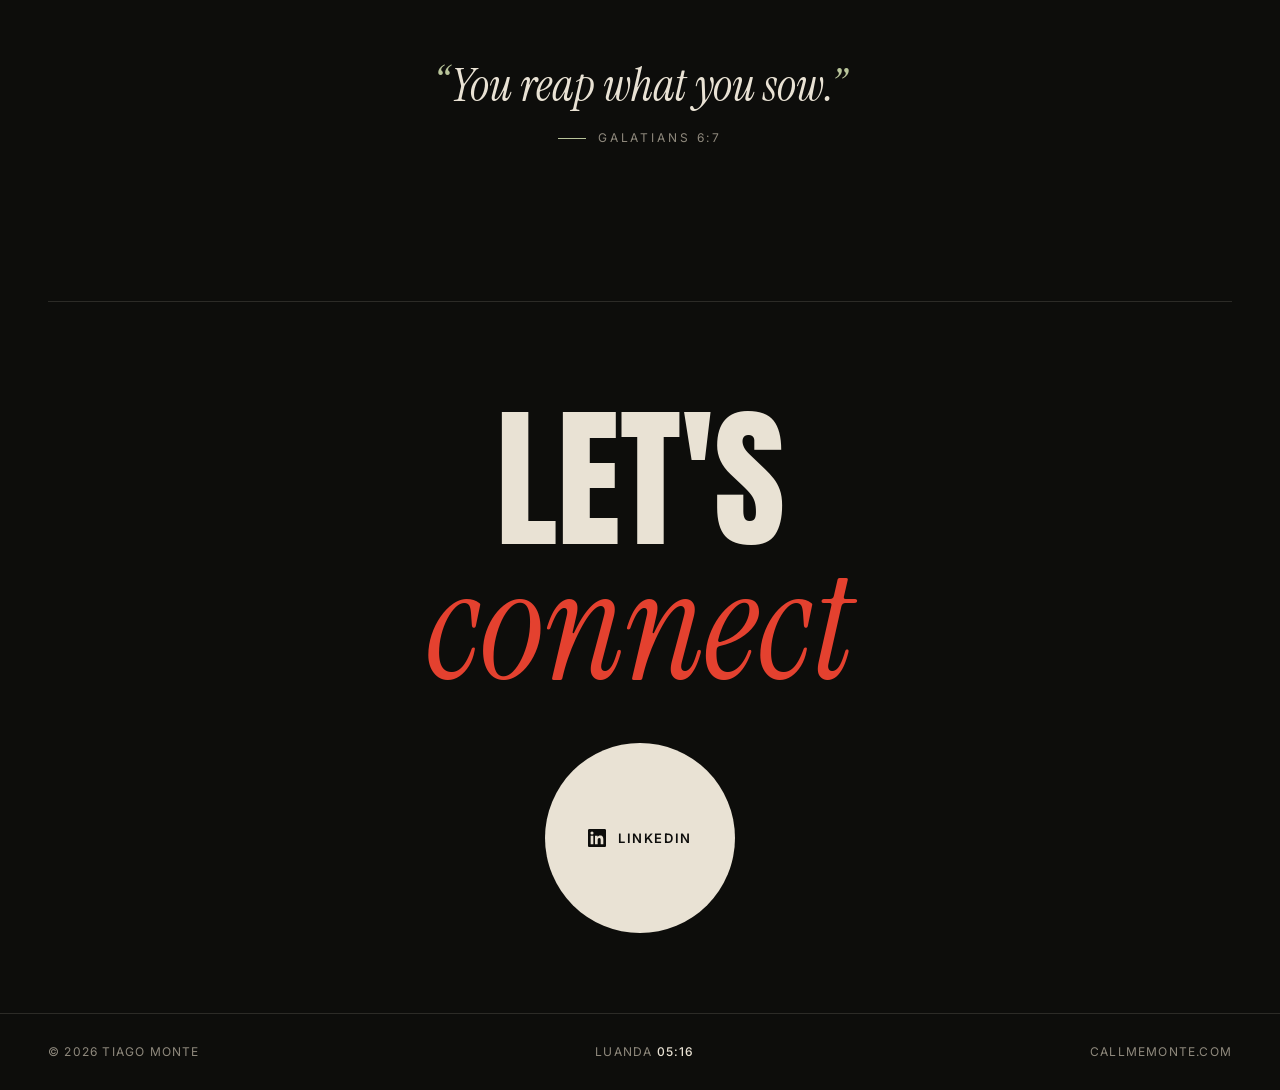
==== commit f3ca9fa3: "AI page, DJ mixer with cue/EQ/sync, new business hero image, Business dropdown menu, sliding languag" ====
--- a/index.html
+++ b/index.html
@@ -243,56 +243,60 @@
       position: relative; min-height: 100svh; display: flex; flex-direction: column; justify-content: flex-end;
       padding: 120px var(--pad) 40px; overflow: hidden; isolation: isolate;
     }
-    /* the opening screen is split in two doors: Frequency (left) and Enterprise (right) */
-    .hero > :not(.doors, .badge) { position: relative; pointer-events: none; }
-    .doors { position: absolute; inset: 0; z-index: -1; display: grid; grid-template-columns: 1fr 1fr; }
-    .door {
-      --c: var(--art); position: relative; overflow: hidden; isolation: isolate; display: block;
-      outline-offset: -6px;
-    }
-    .door.art { --c: var(--art); }
-    .door.biz {
-      --c: var(--biz); border-left: 1px solid var(--line);
-      /* warm, deep backdrop for the journey map */
+    /* the opening screen: one picture, the music photo melting into the business globe (drawn by hero.js) */
+    .hero > :not(.doors, .jog) { position: relative; pointer-events: none; }
+    .doors {
+      position: absolute; inset: 0; z-index: -1; display: grid; grid-template-columns: 1fr 1fr;
       background:
-        radial-gradient(ellipse 70% 55% at 45% 58%, rgba(217,180,108,.09), transparent 70%),
-        radial-gradient(ellipse 60% 40% at 100% 0%, rgba(217,180,108,.06), transparent 70%),
-        #100f0c;
-    }
-    /* where the two sides meet: pink drifts into gold so they read as one picture */
-    .doors::after {
-      content: ""; position: absolute; inset: 0; pointer-events: none; z-index: 1; mix-blend-mode: screen;
-      background:
-        radial-gradient(ellipse 22% 60% at 47% 50%, rgba(223,143,176,.10), transparent 70%),
-        radial-gradient(ellipse 22% 60% at 53% 50%, rgba(217,180,108,.08), transparent 70%);
-    }
-    .door canvas { position: absolute; inset: 0; width: 100%; height: 100%; z-index: 1; }
-    .door img {
+        radial-gradient(ellipse 40% 55% at 77% 58%, rgba(217,180,108,.09), transparent 70%),
+        radial-gradient(ellipse 45% 60% at 28% 42%, rgba(223,143,176,.06), transparent 70%),
+        #0f0e0c;
+    }
+    /* the DJ photo covers the music side and fades out across the middle */
+    .art-photo {
+      position: absolute; z-index: 0; left: 0; top: 0; bottom: 0; width: 64%; overflow: hidden; pointer-events: none;
+      -webkit-mask-image: linear-gradient(to right, #000 52%, transparent 100%);
+              mask-image: linear-gradient(to right, #000 52%, transparent 100%);
+    }
+    .art-photo img {
       position: absolute; inset: 0; width: 100%; height: 115%; object-fit: cover; object-position: 55% 60%;
       filter: grayscale(1) contrast(1.15) brightness(.7); opacity: .6;
       transition: filter 1.2s ease, opacity 1.2s ease; will-change: transform;
     }
-    .js .door img { animation: settle 2.4s cubic-bezier(.2,.8,.2,1) both; }
+    .art-photo::after { content: ""; position: absolute; inset: 0; background: var(--art); mix-blend-mode: color; opacity: .28; transition: opacity .8s ease; }
+    .js .art-photo img { animation: settle 2.4s cubic-bezier(.2,.8,.2,1) both; }
     @keyframes settle { from { opacity: 0; scale: 1.08; } to { opacity: .6; scale: 1; } }
-    /* colour wash in each side's colour, stronger on hover */
-    .door::before {
+    .doors:has(.door.art:hover, .door.art:focus-visible) .art-photo img { filter: grayscale(.4) contrast(1.1) brightness(.85); opacity: .85; }
+    .doors:has(.door.art:hover, .door.art:focus-visible) .art-photo::after { opacity: .5; }
+    /* Earth at night with the journey's flight paths covers the business side and fades out across the middle */
+    .biz-photo {
+      position: absolute; z-index: 0; right: 0; top: 0; bottom: 0; width: 64%; overflow: hidden; pointer-events: none;
+      -webkit-mask-image: linear-gradient(to left, #000 52%, transparent 100%);
+              mask-image: linear-gradient(to left, #000 52%, transparent 100%);
+    }
+    .biz-photo img {
+      position: absolute; inset: 0; width: 100%; height: 100%; object-fit: cover; object-position: 50% 45%;
+      filter: brightness(.8) saturate(.9); opacity: .9; transition: filter 1.2s ease, opacity 1.2s ease;
+    }
+    .js .biz-photo img { animation: settle-biz 2.4s cubic-bezier(.2,.8,.2,1) both; }
+    @keyframes settle-biz { from { opacity: 0; scale: 1.06; } to { opacity: .9; scale: 1; } }
+    .doors:has(.door.biz:hover, .door.biz:focus-visible) .biz-photo img { filter: brightness(1) saturate(1.05); opacity: 1; }
+    @media (max-width: 760px) { .biz-photo img { object-position: 55% 45%; } }
+    #heroFx { position: absolute; inset: 0; width: 100%; height: 100%; z-index: 1; pointer-events: none; }
+    /* dark fade at the bottom so the name stays readable */
+    .doors::before {
       content: ""; position: absolute; inset: 0; z-index: 2; pointer-events: none;
-      background: var(--c); mix-blend-mode: color; opacity: .25; transition: opacity .8s ease;
-    }
-    .door.biz::before { mix-blend-mode: normal; opacity: 0; background: radial-gradient(circle at 70% 30%, color-mix(in srgb, var(--c) 14%, transparent), transparent 60%); }
-    /* dark fade at the bottom so the name stays readable */
-    .door::after {
-      content: ""; position: absolute; inset: 0; z-index: 3; pointer-events: none;
-      background: linear-gradient(to top, var(--bg) 4%, color-mix(in srgb, var(--bg) 55%, transparent) 38%, transparent 70%);
-    }
-    .door:hover::before, .door:focus-visible::before { opacity: .55; }
-    .door.biz:hover::before, .door.biz:focus-visible::before { opacity: 1; }
-    .door:hover img, .door:focus-visible img { filter: grayscale(.4) contrast(1.1) brightness(.85); opacity: .85; }
+      background: linear-gradient(to top, var(--bg) 4%, color-mix(in srgb, var(--bg) 55%, transparent) 36%, transparent 66%);
+    }
+    .door { --c: var(--art); position: relative; z-index: 3; display: block; outline-offset: -6px; }
+    .door.art { --c: var(--art); }
+    .door.biz { --c: var(--biz); }
+    .door-label b, .door-label small { text-shadow: 0 2px 18px rgba(10,10,8,.85); }
     .door-label {
       position: absolute; z-index: 4; top: 124px; left: var(--pad); right: var(--pad);
       display: flex; flex-direction: column; align-items: flex-start; gap: 20px;
     }
-    @media (min-width: 761px) { .door.biz .door-label { left: calc(var(--pad) + 56px); } }  /* clear the badge on the seam */
+    @media (min-width: 761px) { .door.biz .door-label { left: calc(var(--pad) + 60px); } }  /* clear the jog wheel on the seam */
     .door-label .no { display: block; font-family: var(--display); font-size: 14px; letter-spacing: .12em; color: var(--c); margin-bottom: 8px; }
     .door-label b {
       display: block; font-family: var(--display); font-weight: 400; text-transform: uppercase;
@@ -327,7 +331,7 @@
     h1 .name { font-size: clamp(96px, min(24vw, 30svh), 360px); line-height: .8; letter-spacing: -.005em; }
     /* keep the name below the door labels and arrows, even on short laptop screens */
     @media (min-width: 761px) { .hero { padding-top: 340px; } }
-    @media (max-width: 760px) { .hero { padding-top: 300px; } .badge { display: none; } }   /* phones: name below the labels; no room for the badge */
+    @media (max-width: 760px) { .hero { padding-top: 450px; } }   /* phones: the name sits below the labels, the jog wheel and the globe */
 
     .hero-bottom {
       display: grid; grid-template-columns: 1fr auto; align-items: end; gap: 32px;
@@ -339,17 +343,41 @@
     .scroll-cue::after { content: ""; width: 1px; height: 40px; background: var(--muted); animation: cue 2s ease-in-out infinite; transform-origin: top; }
     @keyframes cue { 0% { transform: scaleY(0); } 50% { transform: scaleY(1); } 100% { transform: scaleY(0); transform-origin: bottom; } }
 
-    /* rotating badge */
-    .badge { position: absolute; top: 116px; left: 50%; width: 128px; height: 128px; margin-left: -64px; pointer-events: none; }
-    .badge::before { content: ""; position: absolute; inset: 14px; border-radius: 50%; background: var(--bg); }
-    .badge svg { position: relative; }
-    .badge svg { width: 100%; height: 100%; animation: spin 22s linear infinite; }
-    .badge text { font-family: var(--sans); font-size: 10.5px; letter-spacing: .26em; text-transform: uppercase; fill: var(--text); }
-    .badge .dot { position: absolute; inset: 0; margin: auto; width: 14px; height: 14px; border-radius: 50%; background: var(--accent); }
+    /* the jog wheel on the seam: opens the mixer */
+    .jog {
+      position: absolute; z-index: 5; top: 116px; left: 50%; width: 132px; height: 132px; margin-left: -66px;
+      border-radius: 50%; display: grid; place-items: center; outline-offset: 6px;
+    }
+    .jog .platter {
+      position: absolute; inset: 0; border-radius: 50%;
+      background:
+        radial-gradient(circle, transparent 0 30%, rgba(255,255,255,.035) 31%, transparent 33%),
+        repeating-radial-gradient(circle, #141311 0 1.5px, #1c1b18 1.5px 3px),
+        #161512;
+      box-shadow: 0 0 0 1px #2c2b27, inset 0 0 0 7px #0d0c0a, inset 0 0 0 8px #2c2b27, 0 24px 50px -22px #000;
+    }
+    /* the light streak and the cue mark that show it turning */
+    .jog .platter::before {
+      content: ""; position: absolute; inset: 8px; border-radius: 50%;
+      background: conic-gradient(from 300deg, transparent 0 10%, rgba(255,255,255,.07) 14%, transparent 22% 60%, rgba(255,255,255,.05) 66%, transparent 74%);
+    }
+    .jog .platter::after { content: ""; position: absolute; top: 9px; left: 50%; width: 3px; height: 20px; margin-left: -1.5px; border-radius: 2px; background: var(--accent); box-shadow: 0 0 10px var(--accent); }
+    .jog svg { position: absolute; inset: -16px; width: calc(100% + 32px); height: calc(100% + 32px); animation: spin 26s linear infinite reverse; pointer-events: none; }
+    .jog text { font-family: var(--sans); font-size: 9px; letter-spacing: .3em; text-transform: uppercase; fill: var(--muted); transition: fill .4s; }
+    .jog .hub {
+      position: relative; width: 44px; height: 44px; border-radius: 50%; display: grid; place-items: center;
+      background: radial-gradient(circle at 35% 30%, #2a2925, #121110); box-shadow: 0 0 0 1px #3a3934, 0 6px 14px -6px #000;
+      font-family: var(--display); font-size: 13px; letter-spacing: .08em; color: var(--accent); transition: color .4s, box-shadow .4s;
+    }
+    .jog:hover .hub, .jog:focus-visible .hub { color: var(--bg); background: var(--accent); box-shadow: 0 0 0 1px var(--accent), 0 0 24px -4px var(--accent); }
+    .jog:hover text, .jog:focus-visible text { fill: var(--text); }
     @keyframes spin { to { transform: rotate(360deg); } }
     @media (max-width: 760px) {
-      .badge { width: 84px; height: 84px; margin-left: -42px; top: 40%; }
-      .badge text { font-size: 12px; }
+      /* on phones the jog wheel sits under "Music", away from the globe */
+      .jog { left: var(--pad); margin-left: 0; top: 268px; width: 92px; height: 92px; }
+      .jog .hub { width: 32px; height: 32px; font-size: 11px; }
+      .jog svg { inset: -12px; width: calc(100% + 24px); height: calc(100% + 24px); }
+      .jog text { font-size: 10px; }
       .hero-bottom { grid-template-columns: 1fr; }
       .scroll-cue::after { display: none; }
       .door-label { top: 96px; gap: 14px; }
@@ -549,33 +577,35 @@
       html { scroll-behavior: auto; }
     }
   </style>
+  <link rel="stylesheet" href="site.css">
 </head>
 <body>
   <div class="grain" aria-hidden="true"></div>
   <div class="cursor" id="cursor" aria-hidden="true"></div>
 
-  <nav id="nav">
+  <nav id="nav" data-links="optional">
     <a class="logo" href="#top" aria-label="Back to top">M</a>
     <div class="nav-links">
       <a href="#about">About</a>
       <a href="art/">Music</a>
       <a href="business/">Business</a>
+      <a href="ai/">AI</a>
     </div>
     <a class="pill" href="#connect">Let's connect</a>
   </nav>
 
   <header class="hero" id="top">
     <div class="doors">
-      <a class="door art" href="art/">
-        <img id="heroPhoto" src="dj.jpg" alt="Tiago Monte DJing">
-        <canvas id="waves" aria-hidden="true"></canvas>
+      <div class="art-photo" aria-hidden="true"><img id="heroPhoto" src="dj.jpg" alt=""></div>
+      <div class="biz-photo" aria-hidden="true"><img src="business.jpg" alt=""></div>
+      <canvas id="heroFx" aria-hidden="true"></canvas>
+      <a class="door art" href="art/" aria-label="Music">
         <span class="door-label">
           <span><span class="no">I.</span><b>Music</b><small>Music · DJ sets · Events</small></span>
           <span class="door-go" aria-hidden="true">↗</span>
         </span>
       </a>
-      <a class="door biz" href="business/">
-        <canvas id="growth" aria-hidden="true"></canvas>
+      <a class="door biz" href="business/" aria-label="Business">
         <span class="door-label">
           <span><span class="no">II.</span><b>Business</b><small>Sales · People · Ventures</small></span>
           <span class="door-go" aria-hidden="true">↗</span>
@@ -583,13 +613,14 @@
       </a>
     </div>
 
-    <div class="badge" aria-hidden="true">
-      <svg viewBox="0 0 120 120">
-        <defs><path id="circle" d="M60,60 m-48,0 a48,48 0 1,1 96,0 a48,48 0 1,1 -96,0"/></defs>
-        <text><textPath href="#circle" textLength="298" lengthAdjust="spacing">Music · Business · Purpose · </textPath></text>
+    <a class="jog" href="mixer/" aria-label="Try the DJ mixer">
+      <span class="platter" aria-hidden="true"></span>
+      <svg viewBox="0 0 164 164" aria-hidden="true">
+        <defs><path id="jogRing" d="M82,82 m-72,0 a72,72 0 1,1 144,0 a72,72 0 1,1 -144,0"/></defs>
+        <text><textPath href="#jogRing" textLength="448" lengthAdjust="spacing">Spin me · Learn to mix · Spin me · Learn to mix · </textPath></text>
       </svg>
-      <span class="dot"></span>
-    </div>
+      <span class="hub" aria-hidden="true">MIX</span>
+    </a>
 
     <div class="hero-top">
       <p class="eyebrow"><b>Entrepreneur</b> · Producer · DJ</p>
@@ -625,7 +656,7 @@
       <li style="--i:1; --dur:5.2s; --delay:-3s;   --dx:-4px; --rot:-.8deg; --c:#e8925a"><span class="chip">Energy</span></li>
       <li style="--i:2; --dur:7.1s; --delay:-.5s;  --dx:3px;  --rot:.5deg; --c:#a3c27f"><span class="chip">Agriculture</span></li>
       <li style="--i:3; --dur:5.8s; --delay:-2.2s; --dx:-5px; --rot:-.6deg; --c:#df8fb0"><a class="chip chip-link" href="art/" aria-label="Music production: see the music page">Music Production <span class="chip-go" aria-hidden="true">↗</span></a></li>
-      <li style="--i:4; --dur:6.2s; --delay:-4s;   --dx:4px;  --rot:.9deg; --c:#7fcbd8"><span class="chip">AI</span></li>
+      <li style="--i:4; --dur:6.2s; --delay:-4s;   --dx:4px;  --rot:.9deg; --c:#7fcbd8"><a class="chip chip-link" href="ai/" aria-label="AI: news, games and milestones">AI <span class="chip-go" aria-hidden="true">↗</span></a></li>
       <li style="--i:5; --dur:6.9s; --delay:-1.6s; --dx:-3px; --rot:-.5deg; --c:#a99ce6"><a class="chip chip-link" href="crypto/" aria-label="Blockchain: see live crypto prices">Blockchain <span class="chip-go" aria-hidden="true">↗</span></a></li>
     </ul>
     <dl class="about-foot reveal">
@@ -699,266 +730,12 @@
   </footer>
 
   <script src="i18n.js"></script>
+  <script src="site.js"></script>
+  <script src="hero.js"></script>
   <script>
     const reduce = matchMedia('(prefers-reduced-motion: reduce)').matches;
     const finePointer = matchMedia('(hover: hover) and (pointer: fine)').matches;
     let mouseX = -9999, mouseY = -9999;
-
-    /* ---- Hero: two living backgrounds, one per door ---- */
-    const canvasLoop = (canvas, draw) => {
-      const ctx = canvas.getContext('2d');
-      const st = { w: 0, h: 0, t: 0, ctx, visible: true };
-      const resize = () => {
-        const dpr = Math.min(devicePixelRatio || 1, 2);
-        st.w = canvas.clientWidth; st.h = canvas.clientHeight;
-        canvas.width = st.w * dpr; canvas.height = st.h * dpr;
-        ctx.setTransform(dpr, 0, 0, dpr, 0, 0);
-      };
-      resize(); addEventListener('resize', resize);
-      new IntersectionObserver(([e]) => st.visible = e.isIntersecting).observe(canvas);
-      const frame = () => { const r = canvas.getBoundingClientRect(); ctx.clearRect(0, 0, st.w, st.h); draw(st, mouseX - r.left, mouseY - r.top); };
-      const loop = () => { if (st.visible) { st.t += 0.016; frame(); } requestAnimationFrame(loop); };
-      if (reduce) { st.t = 4; frame(); } else loop();
-    };
-
-    /* Frequency: flowing sound lines that swell near the cursor */
-    canvasLoop(document.getElementById('waves'), ({ ctx, w, h, t }, mx, my) => {
-      const LINES = 18;
-      for (let i = 0; i < LINES; i++) {
-        const baseY = h * 0.3 + (h * 0.45) * (i / (LINES - 1));
-        ctx.beginPath();
-        for (let x = 0; x <= w; x += 8) {
-          const n = x / w, env = Math.sin(Math.PI * n) ** 2;
-          let y = Math.sin(n * 7 + t * 0.6 + i * 0.35) * 10 * env + Math.sin(n * 19 - t * 0.9 + i * 0.6) * 4 * env;
-          const dx = x - mx, dy = baseY - my, d = Math.exp(-(dx * dx + dy * dy) / 22000);
-          y += Math.sin(x * 0.045 - t * 3) * 20 * d;
-          x === 0 ? ctx.moveTo(x, baseY + y) : ctx.lineTo(x, baseY + y);
-        }
-        ctx.strokeStyle = `rgba(223,143,176,${0.06 + 0.16 * Math.sin(Math.PI * i / (LINES - 1))})`;
-        ctx.lineWidth = 1; ctx.stroke();
-      }
-    });
-
-    /* Enterprise: a living, dotted map of the road so far.
-       Light sweeps across it, each dot shimmers, the places glow, a traveller flies the journey leg by leg
-       and lights the land beneath it. Colour runs from rose (beside the music side) to gold. */
-    (() => {
-      const canvas = document.getElementById('growth'), ctx = canvas.getContext('2d');
-      // land dots on a 1.5° grid from 100°W, 62°N (one hex string per row; built from Natural Earth land data)
-      const MAP = { cols: 108, L0: -100, A0: 62, step: 1.5, hex: 'f801e0003e00000001fe7ffffff.f001f8000400000001fe3ffffff.f001f9800000000001fe1ffffff.f800ffc000000001c01c1ffffff.ff80ffe00000000180487ffffff.fff3fff8000000066043fffffff.fff9fffc00000006e3fffffffff.fffffff800000000f3fffffffff.fffffe00000000000ffffffffff.fffffb0f00000000fffffffffff.ffffff81000000003ffffff7fff.ffffffe0000000003ffffe6fe1f.fffff900000000003fb7fc07e7f.fffff00000000007f819fc01e3f.ffffe00000000007f00efdfff0f.ffffc00000000007e04267fff1f.ffff000000000007e00867fff1f.ffff8000000000010fc021dffff.ffff000000000001ffc0085ffff.fffc000000000003ffc0001ffff.fff8000000000007fff8e03ffff.fff8000000000007fffffffffff.f00800000000000fffffffffe7f.c00c00000000003fffffff9ff3f.c00400000000007fffffffcff87.c00000000000007fffffffeff98.c00c0000000000ffffffffe7ffe.c0010000000000fffffffff7ffe.e1818000000000fffffffff3ffc.f7801e00000000fffffffff1ff8.ff000000000000fffffffff9ff0.07e00000000000fffffffffcfc0.03f00000000000fffffffffef00.00700000000000ffffffffff000.00206c000000007fffffffff180.00106fc00000003ffffffffff80.0005fff00000003ffffffffff80.0000fff80000000ffffffffff00.0000ffff0000000641ffffffe00.0000ffff80000000003fffffe00.0001ffff80000000003fffff800.0003ffffc0000000007fffff000.0007fffff0000000007ffffe000.0007fffffa000000003ffffc000.0007ffffffc00000001ffffc000.0007fffffff00000001ffff8000.0003fffffff00000000ffff8000.0001fffffff00000000ffff8000.0001ffffffe00000000ffffc000.0000ffffffc00000000ffffc000.0000ffffffc00000000ffffc000.0000ffffff800000001ffffc180.00003fffff800000001ffffc700.00000fffff800000001ffff0f00.00000fffff800000000fffe0700.00000fffff000000000fffc0700.00000fffff0000000007ffe0e00.00000ffff80000000007ffe0e00.00000fffe00000000007ffc0400.00000fffe00000000007ff80000.00000fffe00000000003ff80000.00000fffc00000000003ff00000.00001fff800000000001fe00000.00000fff000000000001fc00000.00001ffe000000000001c000000.00001ff80000000000000000000.00003ff80000000000000000000.00003ff00000000000000000000.00003fc00000000000000000000.00003f000000000000000000000' };
-      const rows = MAP.hex.split('.'), ROWS = rows.length;
-      const land = [];
-      rows.forEach((h, r) => [...h].forEach((ch, i) => {
-        const bits = parseInt(ch, 16);
-        for (let b = 0; b < 4; b++) if (bits & (8 >> b)) { const c = i * 4 + b; if (c < MAP.cols) land.push({ c, r, ph: Math.random() * 6.283, sp: .6 + Math.random() * 1.2 }); }
-      }));
-      // where life happened, in order
-      const PLACES = [
-        // job = the row it opens on the Business page; role = shown when you hover the place
-        { name: 'Barcelona', year: '2019', lon: 2.17, lat: 41.39, side: 1, job: 'job-5', role: 'BBA, Business Administration' },
-        { name: 'Delaware', year: '2022', lon: -75.5, lat: 39.0, side: 1, job: 'job-3', role: 'Co-Founder & Operations' },
-        { name: 'Maputo', year: '2022', lon: 32.58, lat: -25.97, side: 1, job: 'job-4', role: 'Operations, Volunteer' },
-        { name: 'Braga', year: '2023', lon: -8.43, lat: 41.55, side: -1, job: 'job-2', role: 'Head of Sales' },
-        { name: 'Luanda', lon: 13.23, lat: -8.84, side: -1, now: true, job: 'job-1', role: 'Head of HR' },
-      ];
-      const ROSE = [223, 143, 176], GOLD = [217, 180, 108], CREAM = [246, 236, 214];
-      const mix = (a, b, k) => [a[0] + (b[0] - a[0]) * k, a[1] + (b[1] - a[1]) * k, a[2] + (b[2] - a[2]) * k];
-      const sstep = (a, b, x) => { const k = Math.min(1, Math.max(0, (x - a) / (b - a))); return k * k * (3 - 2 * k); };
-      const place = p => ({ u: (p.lon - MAP.L0) / MAP.step / (MAP.cols - 1), v: (MAP.A0 - p.lat) / MAP.step / (ROWS - 1) });
-
-      let w = 0, h = 0, dpr = 1, visible = true, t = 0, narrow = false;
-      let shown = [], hover = null, glow = {};                 // places on screen now, the one under the pointer, hover fade
-      let mapW, mapH, top, cx0, cell;
-      let px = 0, py = 0;                                        // smoothed pointer, -1..1, for the gentle tilt
-      // each dot's warmth from the places nearby (worked out once)
-      land.forEach(d => {
-        d.u = d.c / (MAP.cols - 1); d.v = d.r / (ROWS - 1);
-        d.heat = 0; d.home = 0;
-        PLACES.forEach(p => {
-          const q = place(p), du = (d.u - q.u) * (MAP.cols / ROWS), dv = d.v - q.v, e = Math.exp(-(du * du + dv * dv) / .0035);
-          if (p.now) d.home = e; else d.heat = Math.max(d.heat, e);
-        });
-        d.hue = sstep(.12, .62, d.u);                            // rose on the left, gold on the right
-      });
-
-      const build = () => {
-        dpr = Math.min(devicePixelRatio || 1, 2);
-        w = canvas.clientWidth; h = canvas.clientHeight;
-        canvas.width = w * dpr; canvas.height = h * dpr; ctx.setTransform(dpr, 0, 0, dpr, 0, 0);
-        narrow = w < 300;   // phones (each half of the screen is under 300px)
-        // big and bleeding off the edges; on phones, zoom on Europe and Africa where most of the story is
-        mapW = narrow ? Math.max(w * 1.7, h * .58) : Math.max(w * 1.3, h * .9);
-        mapH = mapW * (ROWS / MAP.cols);
-        top = h * (narrow ? .3 : .25);
-        const focus = ((narrow ? 4 : -24) - MAP.L0) / MAP.step / (MAP.cols - 1);
-        cx0 = w * .5 + (.5 - focus) * mapW * .87;
-        cell = mapW / MAP.cols;
-      };
-      // flat map position (0..1) → screen, on a plane tilted away from the viewer; the pointer leans it a little
-      const project = (u, v) => {
-        const s = .72 + .28 * v + py * .035 * (v - .5);
-        return { x: cx0 + px * -18 * (1 - v * .5) + (u - .5) * mapW * s, y: top + py * -10 + mapH * (v * .9 + .1 * v * v), s };
-      };
-
-      const legPoint = (L, k) => {
-        const m = 1 - k;
-        return { x: m * m * L.a.x + 2 * m * k * L.c.x + k * k * L.b.x, y: m * m * L.a.y + 2 * m * k * L.c.y + k * k * L.b.y };
-      };
-      const strokeLeg = (L, k0, k1, style, width) => {
-        ctx.beginPath();
-        for (let i = 0; i <= 32; i++) { const p = legPoint(L, k0 + (k1 - k0) * i / 32); i ? ctx.lineTo(p.x, p.y) : ctx.moveTo(p.x, p.y); }
-        ctx.strokeStyle = style; ctx.lineWidth = width; ctx.stroke();
-      };
-      const rgba = (c, a) => `rgba(${c[0] | 0},${c[1] | 0},${c[2] | 0},${a.toFixed(3)})`;
-
-      const draw = (mx, my) => {
-        ctx.clearRect(0, 0, w, h);
-        const places = PLACES.map(p => { const q = place(p); return { ...p, ...project(q.u, q.v) }; });
-        shown = places;
-        const legs = places.slice(1).map((b, i) => {
-          const a = places[i], dx = b.x - a.x, dy = b.y - a.y, d = Math.hypot(dx, dy);
-          return { a, b, c: { x: (a.x + b.x) / 2 + dy * .28, y: (a.y + b.y) / 2 - Math.abs(dx) * .28 - d * .04 } };
-        });
-
-        // where the traveller is right now
-        const LEG = 1.9, PAUSE = 2.4, cycle = legs.length * LEG + PAUSE;
-        const ph = reduce ? cycle : (t * .85) % cycle;
-        const legNow = Math.min(legs.length - 1, Math.floor(ph / LEG));
-        const kNow = ph < legs.length * LEG ? (ph - legNow * LEG) / LEG : 1;
-        const eNow = kNow < .5 ? 2 * kNow * kNow : 1 - Math.pow(-2 * kNow + 2, 2) / 2;
-        const comet = ph < legs.length * LEG ? legPoint(legs[legNow], eNow) : null;
-
-        // the light sweeping across, like daylight moving over the earth
-        const sweep = reduce ? -9 : ((t * .045) % 1.6) - .3;
-        const pulse = .5 + .5 * Math.sin(t * 1.6);
-        const R2cursor = Math.pow(Math.max(90, w * .15), 2), R2comet = Math.pow(Math.max(40, cell * 5), 2);
-
-        for (const d of land) {
-          const p = project(d.u, d.v);
-          if (p.x < -10 || p.x > w + 10 || p.y < -10 || p.y > h + 10) continue;
-          let a = .14 + .2 * p.s * p.s;                              // base: nearer is brighter
-          a += .07 * Math.sin(t * d.sp + d.ph);                     // shimmer
-          const sw = d.u - sweep; a += .32 * Math.exp(-(sw * sw) / .006);
-          a += .45 * d.heat + (.55 + .35 * pulse) * d.home;         // the places glow; home pulses
-          let lift = 0;
-          if (comet) { const dx = p.x - comet.x, dy = p.y - comet.y, q = dx * dx + dy * dy; if (q < R2comet * 4) { const k = Math.exp(-q / R2comet); a += .8 * k; lift += k; } }
-          { const dx = p.x - mx, dy = p.y - my, q = dx * dx + dy * dy; if (q < R2cursor) { const k = 1 - q / R2cursor; a += .55 * k * k; lift += k * k; } }
-          a = Math.min(1, Math.max(.05, a));
-          let col = mix(ROSE, GOLD, d.hue);
-          col = mix(col, CREAM, sstep(.55, 1, a) * .75);             // the brightest dots turn to warm white
-          ctx.fillStyle = rgba(col, a);
-          const r = Math.max(.6, cell * .22 * p.s) * (1 + .45 * Math.min(1, lift) + .25 * d.home);
-          ctx.beginPath(); ctx.arc(p.x, p.y - 2 * Math.min(1, lift), r, 0, 6.283); ctx.fill();
-        }
-
-        // the journey: a faint dashed route, then the traveller drawing each leg in light
-        ctx.setLineDash([2, 5]);
-        legs.forEach(L => strokeLeg(L, 0, 1, rgba(GOLD, .22), 1));
-        ctx.setLineDash([]);
-        legs.forEach((L, i) => {
-          const k = Math.min(1, Math.max(0, (ph - i * LEG) / LEG));
-          if (k <= 0) return;
-          const e = k < .5 ? 2 * k * k : 1 - Math.pow(-2 * k + 2, 2) / 2;
-          const fade = ph > legs.length * LEG ? 1 - (ph - legs.length * LEG) / PAUSE : 1;
-          strokeLeg(L, 0, e, rgba(mix(ROSE, GOLD, .7), .55 * fade), 1.4);
-        });
-        if (comet) {
-          const g = ctx.createRadialGradient(comet.x, comet.y, 0, comet.x, comet.y, 22);
-          g.addColorStop(0, rgba(CREAM, 1)); g.addColorStop(.25, rgba(GOLD, .6)); g.addColorStop(1, rgba(GOLD, 0));
-          ctx.fillStyle = g; ctx.beginPath(); ctx.arc(comet.x, comet.y, 22, 0, 6.283); ctx.fill();
-        }
-
-        // the places
-        ctx.font = `500 ${narrow ? 8.5 : 10.5}px Inter, system-ui, sans-serif`;
-        ctx.textBaseline = 'middle';
-        if ('letterSpacing' in ctx) ctx.letterSpacing = narrow ? '1.4px' : '2.2px';
-        const pt = window.I18N && I18N.lang === 'pt';
-        const boxes = places.map(p => ({ x0: p.x - 8, x1: p.x + 8, y: p.y, own: p.name }));   // dots and placed labels: nothing overlaps
-        places.forEach(p => {
-          const hv = glow[p.name] = (glow[p.name] || 0) + ((hover === p.name ? 1 : 0) - (glow[p.name] || 0)) * .18;
-          const r = (p.now ? 4.5 : 3) + hv * 1.5;
-          if (hv > .02) {                                           // hovered: a ring that says "click me"
-            ctx.strokeStyle = rgba(CREAM, .75 * hv); ctx.lineWidth = 1.2;
-            ctx.beginPath(); ctx.arc(p.x, p.y, 9 + hv * 4, 0, 6.283); ctx.stroke();
-          }
-          if (p.now && !reduce) for (let j = 0; j < 2; j++) {          // Luanda: two rings rippling out
-            const k = (t * .45 + j * .5) % 1;
-            ctx.strokeStyle = rgba(GOLD, .6 * (1 - k)); ctx.lineWidth = 1;
-            ctx.beginPath(); ctx.arc(p.x, p.y, 6 + k * 30, 0, 6.283); ctx.stroke();
-          }
-          const halo = ctx.createRadialGradient(p.x, p.y, 0, p.x, p.y, p.now ? 26 : 14);
-          halo.addColorStop(0, rgba(GOLD, p.now ? .45 : .25)); halo.addColorStop(1, rgba(GOLD, 0));
-          ctx.fillStyle = halo; ctx.beginPath(); ctx.arc(p.x, p.y, p.now ? 26 : 14, 0, 6.283); ctx.fill();
-          ctx.fillStyle = '#100f0c'; ctx.beginPath(); ctx.arc(p.x, p.y, r + 2.5, 0, 6.283); ctx.fill();
-          ctx.fillStyle = rgba(p.now ? CREAM : GOLD, 1); ctx.beginPath(); ctx.arc(p.x, p.y, r, 0, 6.283); ctx.fill();
-          if ((narrow && !p.now && hv < .3) || p.x < 4 || p.x > w - 4) return;
-          const name = p.name.toUpperCase(), tail = p.now ? (pt ? 'AGORA' : 'NOW') : p.year;
-          const gapW = ctx.measureText('  ').width, nameW = ctx.measureText(name).width, tailW = ctx.measureText(tail).width;
-          const total = nameW + gapW + tailW;
-          // try beside the dot (its usual side), then above, below, the other side: first spot that is clear wins
-          const spots = [
-            { x: p.x + p.side * (r + 10) - (p.side < 0 ? total : 0), y: p.y },
-            { x: p.x - total / 2, y: p.y - 17 },
-            { x: p.x - total / 2, y: p.y + 17 },
-            { x: p.x - p.side * (r + 10) - (p.side > 0 ? total : 0), y: p.y },
-          ];
-          const clear = sp => sp.x > 8 && sp.x + total < w - 8 &&
-            !boxes.some(b => b.own !== p.name && b.x0 < sp.x + total + 6 && sp.x < b.x1 + 6 && Math.abs(b.y - sp.y) < 13);
-          const spot = spots.find(clear) || spots[0];
-          boxes.push({ x0: spot.x, x1: spot.x + total, y: spot.y });
-          // name in light, year in gold
-          ctx.textAlign = 'left';
-          ctx.shadowColor = 'rgba(10,10,8,.95)'; ctx.shadowBlur = 8;   // keeps labels readable over bright dots
-          ctx.fillStyle = `rgba(233,226,212,${Math.min(1, (p.now ? .95 : .78) + hv)})`; ctx.fillText(name, spot.x, spot.y);
-          ctx.fillStyle = rgba(GOLD, 1); ctx.fillText(tail, spot.x + nameW + gapW, spot.y);
-          if (hv > .02) {                                           // the role there, and an arrow to it
-            const role = (window.I18N ? I18N.t(p.role) : p.role) + '  →';
-            const f = ctx.font; ctx.font = `italic 400 ${narrow ? 13 : 16}px "Instrument Serif", Georgia, serif`;
-            if ('letterSpacing' in ctx) ctx.letterSpacing = '0px';
-            const rw = ctx.measureText(role).width, rx = Math.max(8, Math.min(w - 8 - rw, spot.x));
-            ctx.fillStyle = rgba(GOLD, hv); ctx.fillText(role, rx, spot.y + (spot.y < p.y ? -16 : 17));
-            ctx.font = f; if ('letterSpacing' in ctx) ctx.letterSpacing = narrow ? '1.4px' : '2.2px';
-          }
-          ctx.shadowBlur = 0;
-        });
-      };
-
-      // places are clickable: they open that part of the road on the Business page
-      const door = canvas.closest('.door');
-      const hit = (x, y, touch) => {
-        const r = canvas.getBoundingClientRect(), R = touch ? 30 : 22;
-        let best = null, bd = R * R;
-        shown.forEach(p => { const dx = p.x - (x - r.left), dy = p.y - (y - r.top), d = dx * dx + dy * dy; if (d < bd) { bd = d; best = p; } });
-        return best;
-      };
-      addEventListener('pointermove', e => {
-        const p = e.pointerType === 'mouse' ? hit(e.clientX, e.clientY) : null;
-        hover = p ? p.name : null;
-        door.classList.toggle('on-place', !!p);
-        const cur = document.getElementById('cursor'); if (cur) cur.classList.toggle('aim', !!p);
-      }, { passive: true });
-      door.addEventListener('click', e => {
-        const p = hit(e.clientX, e.clientY, e.pointerType !== 'mouse');
-        if (!p) return;                                           // anywhere else: the normal Business link
-        e.preventDefault();
-        location.href = `business/#${p.job}`;
-      });
-
-      build(); addEventListener('resize', build);
-      document.fonts && document.fonts.ready.then(build);
-      new IntersectionObserver(([e]) => visible = e.isIntersecting).observe(canvas);
-      const frame = () => {
-        const r = canvas.getBoundingClientRect();
-        const lx = mouseX - r.left, ly = mouseY - r.top;
-        // lean toward the pointer only while it is over the opening screen
-        const over = mouseY > -9000 && ly > -r.height * .2 && ly < r.height * 1.2;
-        const tx = over ? Math.max(-1, Math.min(1, (lx / w - .5) * 2)) : 0, ty = over ? Math.max(-1, Math.min(1, (ly / h - .5) * 2)) : 0;
-        px += (tx - px) * .05; py += (ty - py) * .05;
-        draw(lx, ly);
-      };
-      const loop = () => { if (visible) { t += .016; frame(); } requestAnimationFrame(loop); };
-      if (reduce) { t = 4; frame(); } else loop();
-    })();
 
     /* ---- Cursor ---- */
     const cursor = document.getElementById('cursor');
--- a/site.css
+++ b/site.css
@@ -0,0 +1,114 @@
+/*
+  Shared header for every page.
+  The links sit exactly in the middle of the page. When the screen is too narrow for that
+  (checked by site.js, also after a language change), the header steps down to a layout
+  where nothing can overlap.
+*/
+nav#nav {
+  display: grid;
+  grid-template-columns: minmax(0, 1fr) auto minmax(0, 1fr);
+  align-items: center;
+  column-gap: 16px;
+}
+nav#nav > .logo { justify-self: start; }
+nav#nav > .nav-links { justify-self: center; grid-column: 2; }
+nav#nav > .nav-end, nav#nav > .pill { justify-self: end; grid-column: 3; }
+
+nav#nav .nav-links { display: flex; align-items: center; gap: 30px; white-space: nowrap; }
+nav#nav .nav-links a {
+  position: relative; padding: 6px 0; color: var(--muted);
+  transition: color .35s ease, opacity .35s ease, transform .35s cubic-bezier(.2,.8,.2,1);
+}
+/* underline that grows from the middle */
+nav#nav .nav-links a::after {
+  content: ""; position: absolute; left: 0; right: 0; bottom: 0; height: 1px; background: var(--accent);
+  transform: scaleX(0); transition: transform .45s cubic-bezier(.2,.8,.2,1);
+}
+nav#nav .nav-links a:hover { color: var(--text); }
+nav#nav .nav-links a:hover::after { transform: scaleX(.6); }
+nav#nav .nav-links a[aria-current] { color: var(--text); box-shadow: none; }
+nav#nav .nav-links a[aria-current]::after { transform: scaleX(1); }
+nav#nav .nav-links a:focus-visible { outline: 1px solid var(--accent); outline-offset: 4px; border-radius: 2px; }
+
+/* step 1: not enough room to centre on the page, so centre between the logo and the right side */
+nav#nav.nav-tight { grid-template-columns: auto minmax(0, 1fr) auto; }
+nav#nav.nav-tight .nav-links { gap: 20px; font-size: 12px; }
+
+/* step 2: still too tight, so the links get their own row under the logo */
+nav#nav.nav-rows {
+  grid-template-columns: auto 1fr;
+  grid-template-areas: "logo end" "links links";
+  row-gap: 10px;
+}
+nav#nav.nav-rows > .logo { grid-area: logo; }
+nav#nav.nav-rows > .nav-links { grid-area: links; justify-self: center; gap: 22px; font-size: 12px; }
+nav#nav.nav-rows > .nav-end, nav#nav.nav-rows > .pill { grid-area: end; }
+
+/* the header settles in without jumping while it measures itself */
+nav#nav.nav-measuring .nav-links { opacity: 0; }
+nav#nav .nav-links { transition: opacity .3s ease; }
+
+/* language change: text slides out one way and back in from the other */
+html.i18n-out body > :is(header, section, main, footer, .marquee, .closing-links),
+html.i18n-out nav#nav .nav-links,
+html.i18n-out nav#nav .pill {
+  opacity: 0; transform: translateX(-18px);
+  transition: opacity .2s ease, transform .2s ease;
+}
+html.i18n-in body > :is(header, section, main, footer, .marquee, .closing-links),
+html.i18n-in nav#nav .nav-links,
+html.i18n-in nav#nav .pill {
+  opacity: 0; transform: translateX(18px); transition: none;
+}
+html.i18n-settle body > :is(header, section, main, footer, .marquee, .closing-links),
+html.i18n-settle nav#nav .nav-links,
+html.i18n-settle nav#nav .pill {
+  transition: opacity .32s ease, transform .45s cubic-bezier(.2,.8,.2,1);
+}
+@media (prefers-reduced-motion: reduce) {
+  html.i18n-out *, html.i18n-in *, html.i18n-settle * { transition: none !important; transform: none !important; }
+}
+
+/* step 2 on the home page: the opening screen already links Music and Business, so the links step aside */
+nav#nav.nav-hide-links > .nav-links { display: none; }
+
+/* header buttons never break onto two lines */
+nav#nav .pill { white-space: nowrap; }
+@media (max-width: 400px) { nav#nav .pill { padding: 9px 12px; letter-spacing: .06em; } }
+
+/* Business, with the other fields in a small menu beside it */
+nav#nav .nav-drop { position: relative; display: inline-flex; align-items: center; gap: 4px; }
+nav#nav .nav-drop-btn {
+  all: unset; box-sizing: border-box; display: grid; place-items: center; width: 22px; height: 22px; border-radius: 50%;
+  color: var(--muted); cursor: pointer; transition: color .3s, background .3s, transform .35s cubic-bezier(.2,.8,.2,1);
+}
+nav#nav .nav-drop-btn:hover, nav#nav .nav-drop.open .nav-drop-btn { color: var(--text); background: color-mix(in srgb, var(--text) 10%, transparent); }
+nav#nav .nav-drop.open .nav-drop-btn { transform: rotate(180deg); }
+nav#nav .nav-drop-btn:focus-visible { outline: 1px solid var(--accent); outline-offset: 2px; }
+nav#nav .nav-links a.parent-current { color: var(--text); }
+nav#nav .nav-links a.parent-current::after { transform: scaleX(1); }
+
+nav#nav .nav-menu {
+  position: absolute; top: calc(100% + 14px); left: 50%; min-width: 230px; padding: 8px; border-radius: 18px;
+  background: color-mix(in srgb, var(--bg) 88%, var(--text) 6%); border: 1px solid var(--line);
+  box-shadow: 0 24px 60px -20px rgba(0,0,0,.8); backdrop-filter: blur(12px);
+  display: grid; gap: 2px; text-transform: none; letter-spacing: 0; white-space: normal;
+  opacity: 0; visibility: hidden; transform: translate(-50%, -6px);
+  transition: opacity .25s ease, transform .35s cubic-bezier(.2,.8,.2,1), visibility 0s .35s;
+}
+/* an invisible bridge so the menu doesn't close on the way down to it */
+nav#nav .nav-menu::before { content: ""; position: absolute; left: 0; right: 0; top: -16px; height: 16px; }
+nav#nav .nav-drop.open .nav-menu { opacity: 1; visibility: visible; transform: translate(-50%, 0); transition: opacity .25s ease, transform .35s cubic-bezier(.2,.8,.2,1); }
+@media (hover: hover) {
+  nav#nav .nav-drop:hover .nav-menu { opacity: 1; visibility: visible; transform: translate(-50%, 0); transition: opacity .25s ease, transform .35s cubic-bezier(.2,.8,.2,1); }
+  nav#nav .nav-drop:hover .nav-drop-btn { color: var(--text); transform: rotate(180deg); }
+}
+nav#nav .nav-menu a {
+  display: grid; gap: 2px; padding: 11px 14px; border-radius: 12px; color: var(--text);
+  transition: background .25s ease;
+}
+nav#nav .nav-menu a::after { display: none; }
+nav#nav .nav-menu a:hover, nav#nav .nav-menu a[aria-current] { background: color-mix(in srgb, var(--text) 8%, transparent); }
+nav#nav .nav-menu b { font-weight: 500; font-size: 12px; letter-spacing: .14em; text-transform: uppercase; }
+nav#nav .nav-menu a[aria-current] b { color: var(--accent); }
+nav#nav .nav-menu small { font-size: 12.5px; color: var(--muted); letter-spacing: 0; }
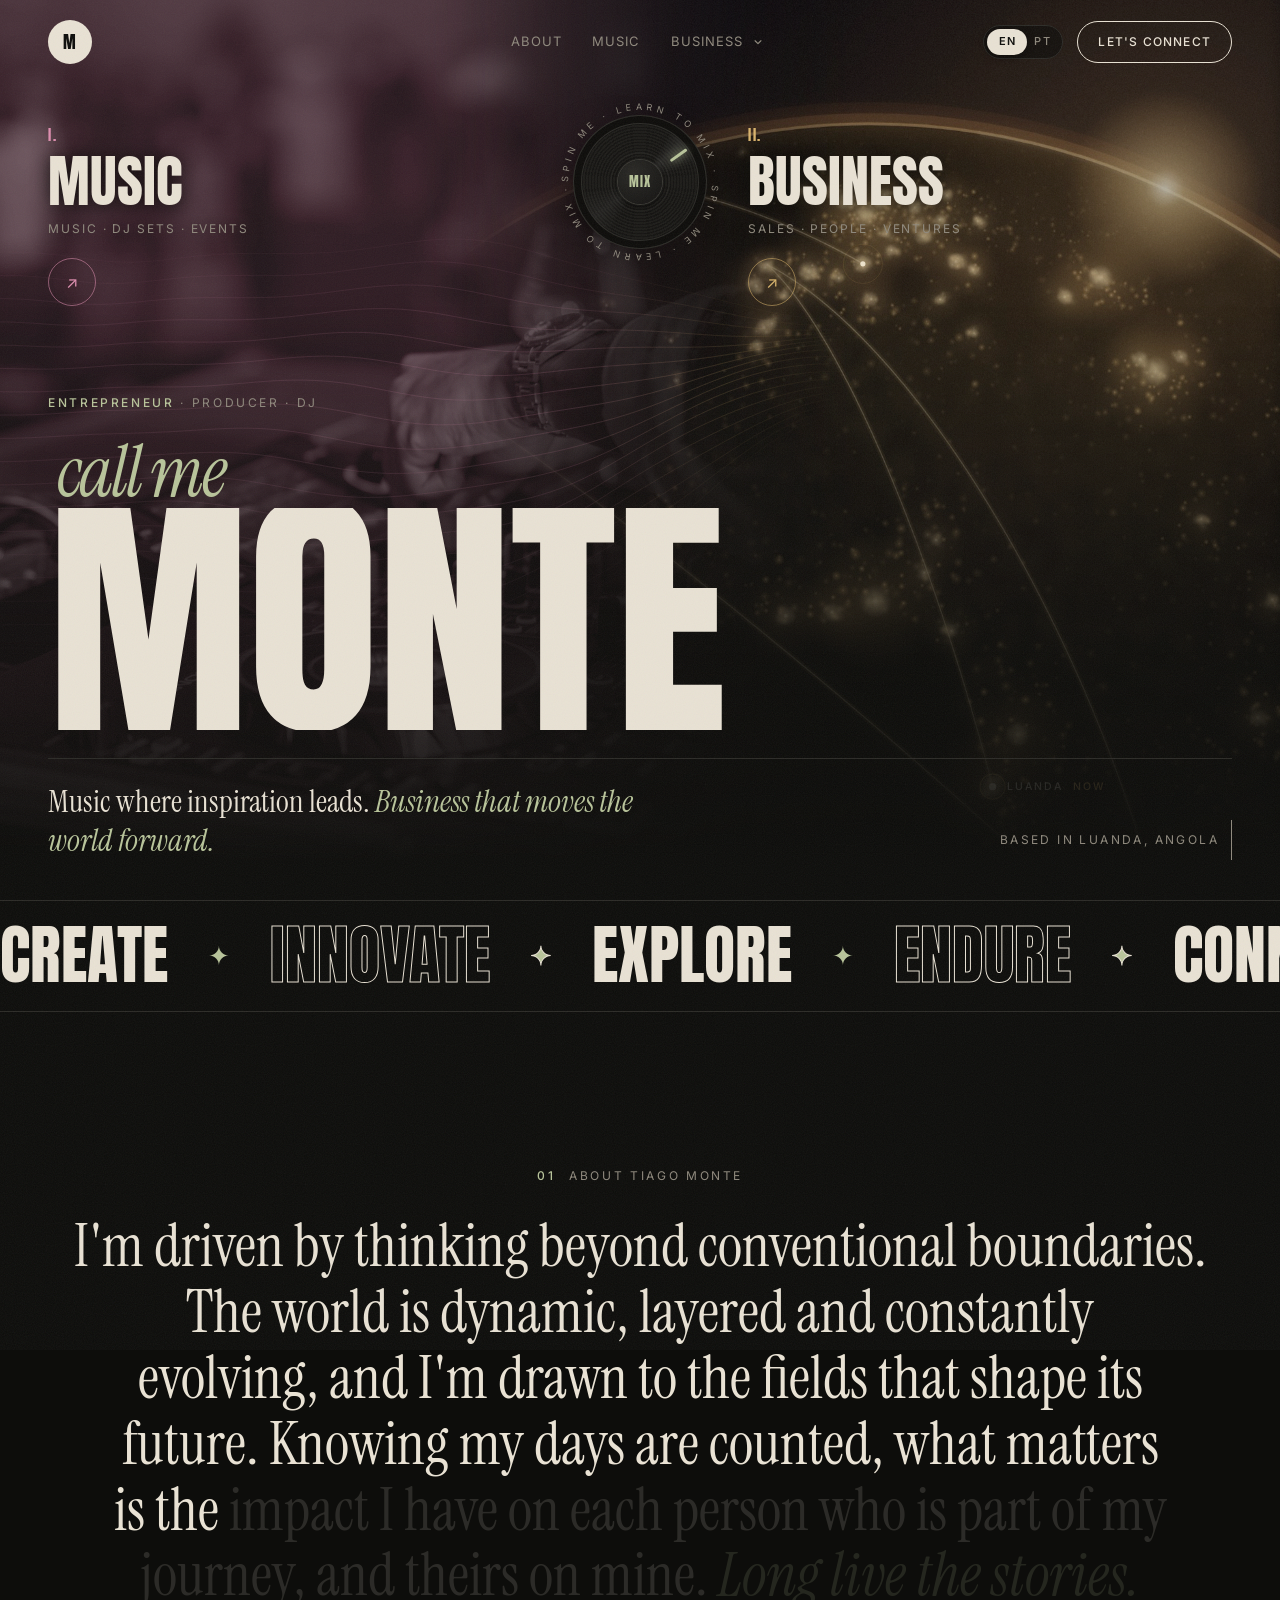
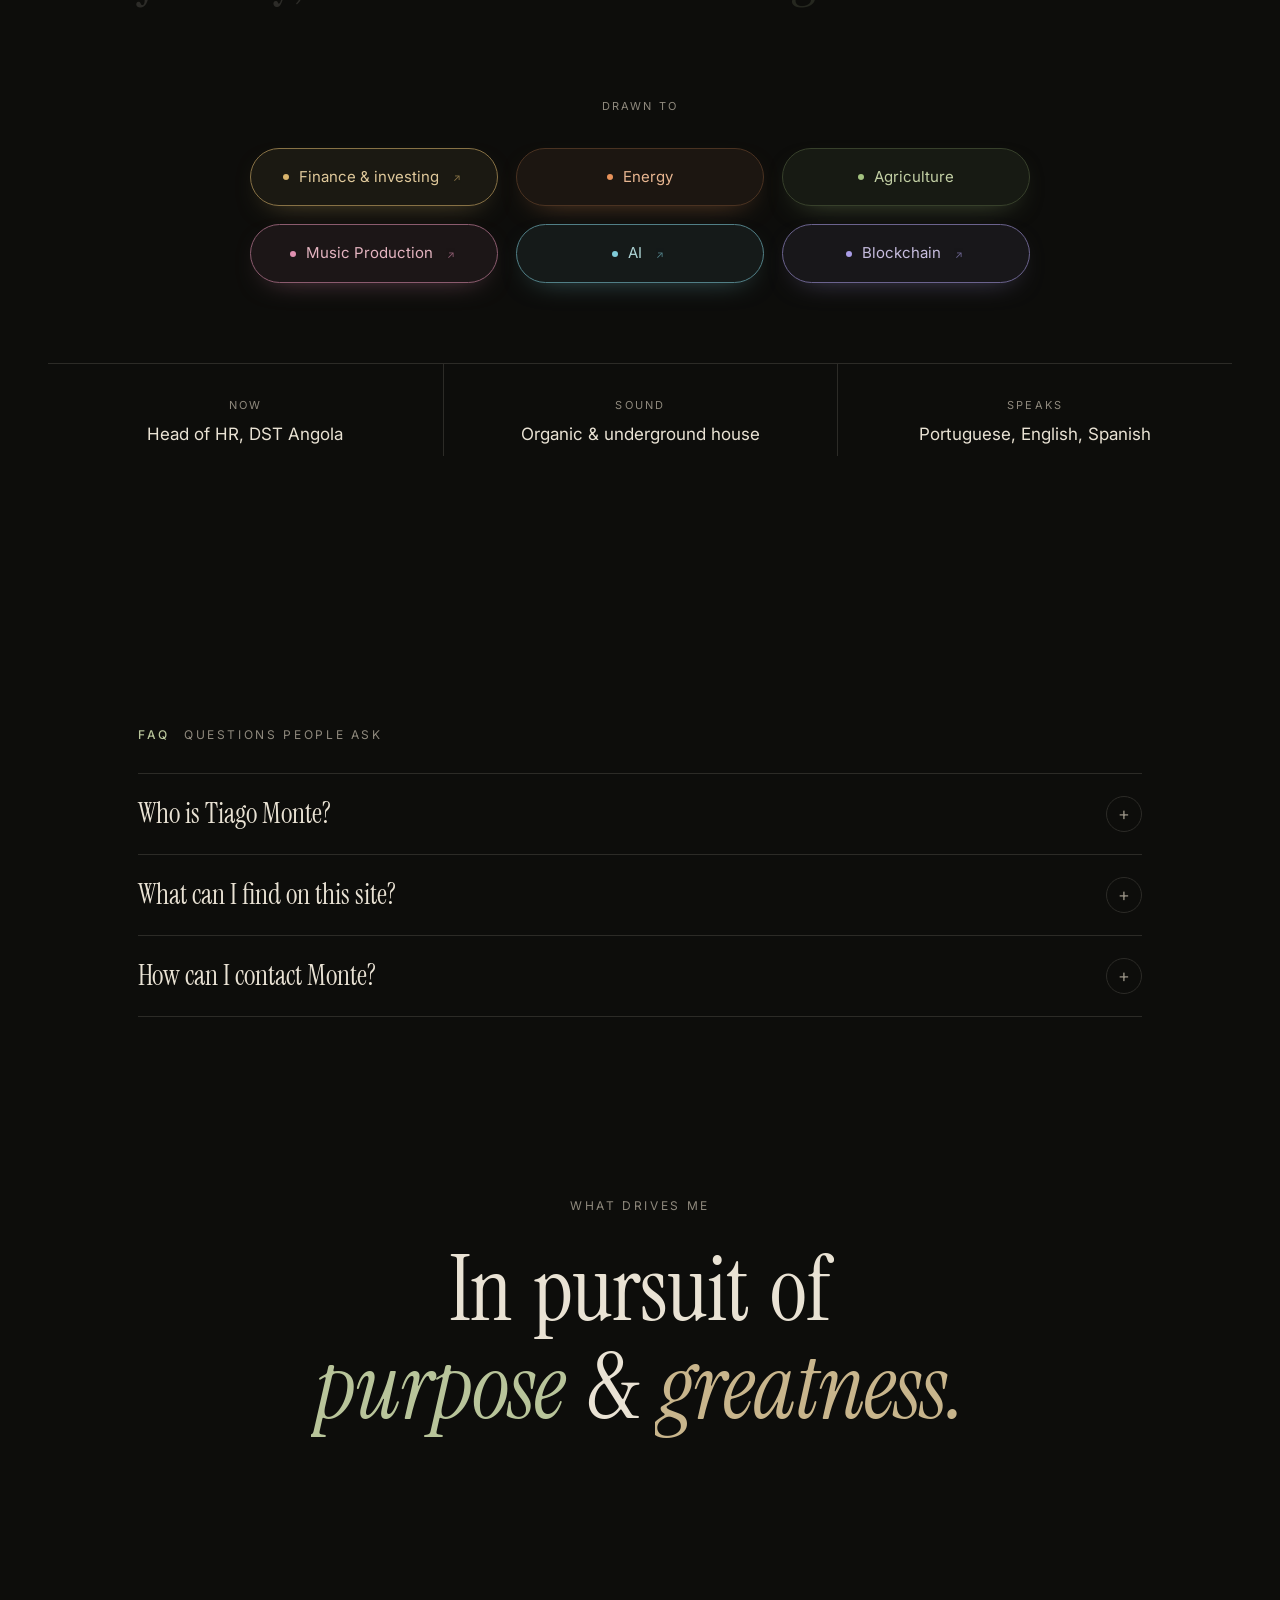
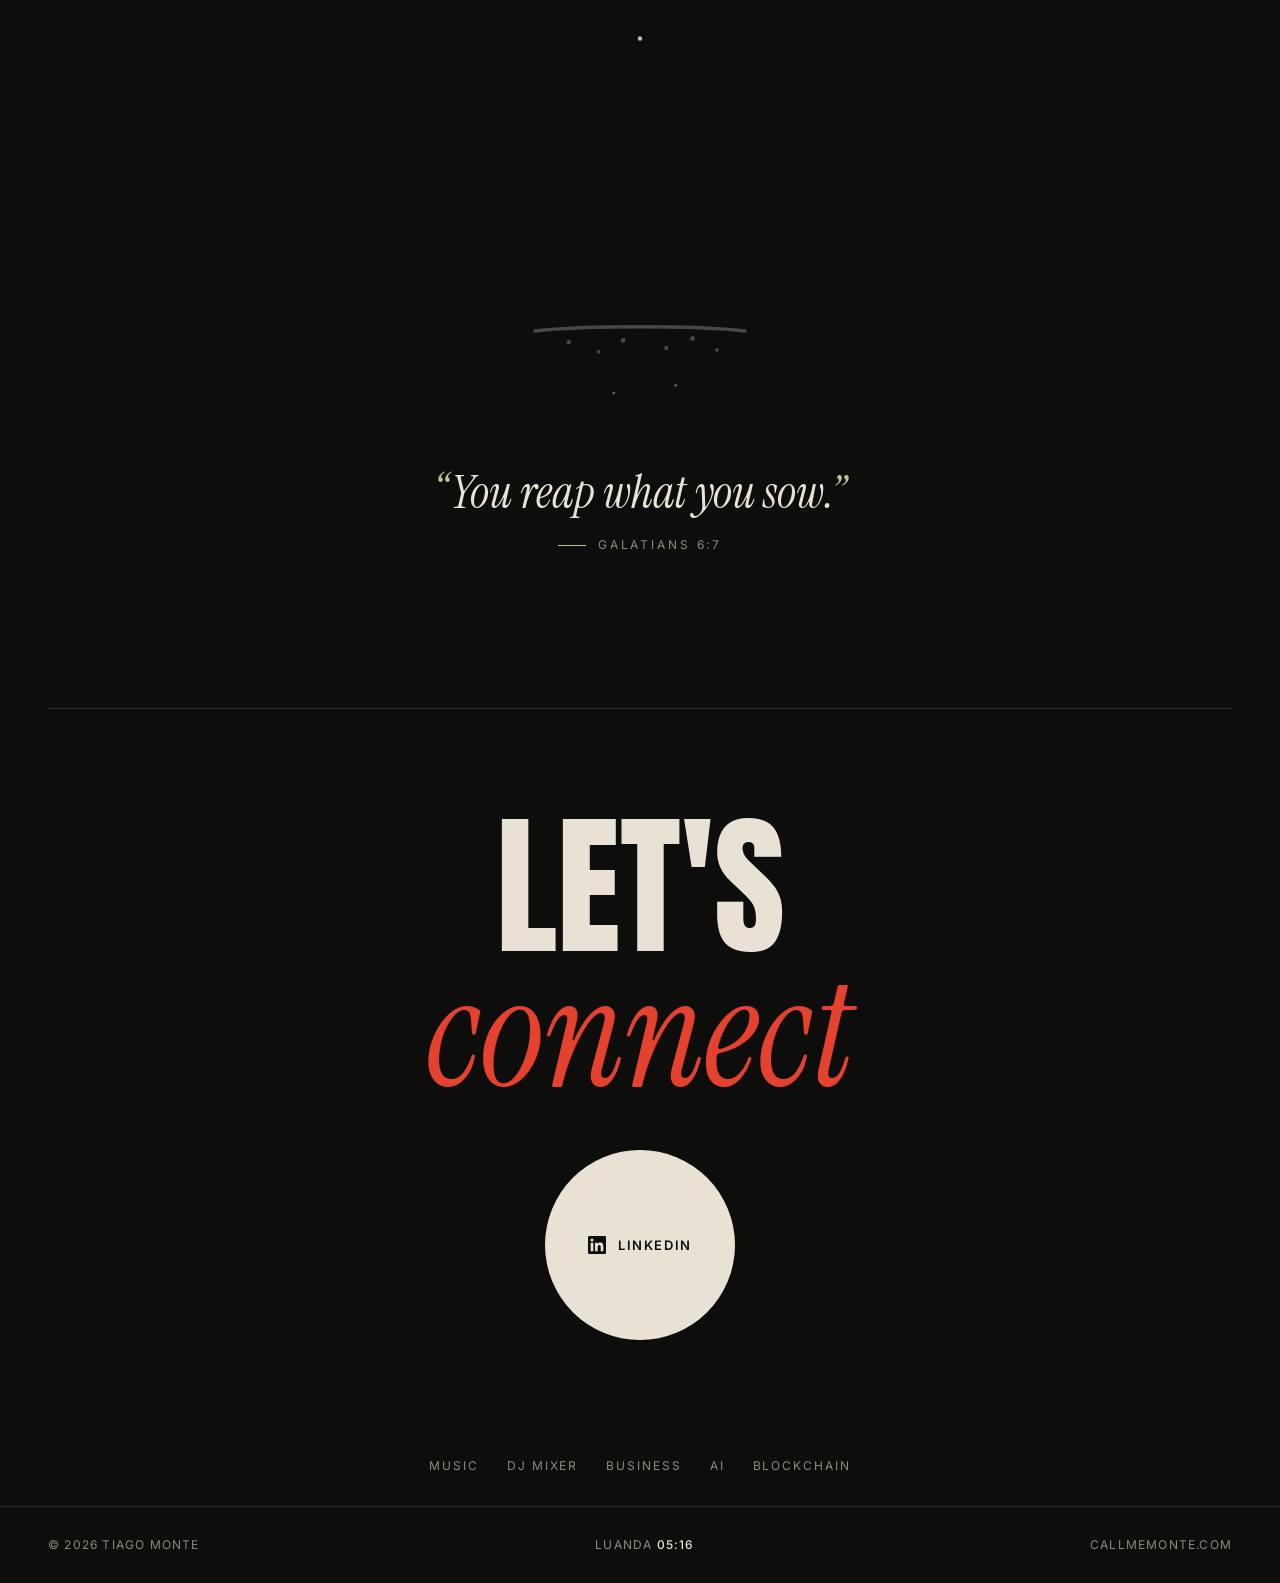
==== commit 70a93e33: "SEO: keyword titles and descriptions, static canonicals, FAQ sections with FAQPage data, links betwe" ====
--- a/index.html
+++ b/index.html
@@ -3,21 +3,22 @@
 <head>
   <meta charset="utf-8">
   <meta name="viewport" content="width=device-width, initial-scale=1">
-  <title>Tiago Monte — Entrepreneur, DJ &amp; Producer | Call me Monte</title>
-  <meta name="description" content="Tiago Monte (Monte) is an entrepreneur, organic house DJ and producer based in Luanda, Angola, with business experience across Portugal, Mozambique and the USA.">
+  <title>Tiago Monte — DJ in Luanda &amp; Entrepreneur | Call me Monte</title>
+  <meta name="description" content="Tiago Monte (Monte): organic house DJ in Luanda, Angola, and entrepreneur in sales and HR. Plus a free DJ mixer, AI games and live crypto prices.">
   <meta name="author" content="Tiago Monte">
   <meta name="robots" content="index, follow, max-image-preview:large">
   <!-- proves to Google Search Console that this site is ours; keep it -->
   <meta name="google-site-verification" content="y9JfOwkSiGHlRQnRcCbUUEEW5OoPE19k_1WMuXc0Xg8">
   <!-- English and Portuguese versions of this page (the address of each is set as canonical by i18n.js) -->
+  <link rel="canonical" href="https://callmemonte.com/">
   <link rel="alternate" hreflang="en" href="https://callmemonte.com/">
   <link rel="alternate" hreflang="pt" href="https://callmemonte.com/?lang=pt">
   <link rel="alternate" hreflang="x-default" href="https://callmemonte.com/">
   <!-- how the page looks when shared (LinkedIn, WhatsApp, X, ...) -->
   <meta property="og:type" content="profile">
   <meta property="og:site_name" content="Call me Monte">
-  <meta property="og:title" content="Tiago Monte — Entrepreneur, DJ &amp; Producer | Call me Monte">
-  <meta property="og:description" content="Tiago Monte (Monte) is an entrepreneur, organic house DJ and producer based in Luanda, Angola, with business experience across Portugal, Mozambique and the USA.">
+  <meta property="og:title" content="Tiago Monte — DJ in Luanda &amp; Entrepreneur | Call me Monte">
+  <meta property="og:description" content="Tiago Monte (Monte): organic house DJ in Luanda, Angola, and entrepreneur in sales and HR. Plus a free DJ mixer, AI games and live crypto prices.">
   <meta property="og:url" content="https://callmemonte.com/">
   <meta property="og:image" content="https://callmemonte.com/og-tiago-monte.jpg">
   <meta property="og:image:width" content="1200">
@@ -26,8 +27,8 @@
   <meta property="og:locale" content="en_US">
   <meta property="og:locale:alternate" content="pt_PT">
   <meta name="twitter:card" content="summary_large_image">
-  <meta name="twitter:title" content="Tiago Monte — Entrepreneur, DJ &amp; Producer | Call me Monte">
-  <meta name="twitter:description" content="Tiago Monte (Monte) is an entrepreneur, organic house DJ and producer based in Luanda, Angola, with business experience across Portugal, Mozambique and the USA.">
+  <meta name="twitter:title" content="Tiago Monte — DJ in Luanda &amp; Entrepreneur | Call me Monte">
+  <meta name="twitter:description" content="Tiago Monte (Monte): organic house DJ in Luanda, Angola, and entrepreneur in sales and HR. Plus a free DJ mixer, AI games and live crypto prices.">
   <meta name="twitter:image" content="https://callmemonte.com/og-tiago-monte.jpg">
   <!-- who this site is about, in a form search engines read -->
   <script type="application/ld+json">
@@ -666,6 +667,48 @@
     </dl>
   </section>
 
+  <section class="sec faq-sec" id="faq" aria-labelledby="faqTitle">
+    <p class="tag"><b>FAQ</b> <span id="faqTitle">Questions people ask</span></p>
+    <div class="faq">
+      <details><summary>Who is Tiago Monte?</summary><p>Tiago Monte, known as Monte, is an entrepreneur, DJ and producer based in Luanda, Angola. He leads HR at DST Angola and plays organic and afro house.</p></details>
+      <details><summary>What can I find on this site?</summary><p>His music and the events he has played, his journey in business, a free online DJ mixer that teaches beatmatching, AI news and games, and live crypto prices.</p></details>
+      <details><summary>How can I contact Monte?</summary><p>The quickest way is a message on LinkedIn, for bookings, business or a simple hello.</p></details>
+    </div>
+  </section>
+  <script type="application/ld+json">
+{
+ "@context": "https://schema.org",
+ "@type": "FAQPage",
+ "@id": "https://callmemonte.com/#faq",
+ "mainEntity": [
+  {
+   "@type": "Question",
+   "name": "Who is Tiago Monte?",
+   "acceptedAnswer": {
+    "@type": "Answer",
+    "text": "Tiago Monte, known as Monte, is an entrepreneur, DJ and producer based in Luanda, Angola. He leads HR at DST Angola and plays organic and afro house."
+   }
+  },
+  {
+   "@type": "Question",
+   "name": "What can I find on this site?",
+   "acceptedAnswer": {
+    "@type": "Answer",
+    "text": "His music and the events he has played, his journey in business, a free online DJ mixer that teaches beatmatching, AI news and games, and live crypto prices."
+   }
+  },
+  {
+   "@type": "Question",
+   "name": "How can I contact Monte?",
+   "acceptedAnswer": {
+    "@type": "Answer",
+    "text": "The quickest way is a message on LinkedIn, for bookings, business or a simple hello."
+   }
+  }
+ ]
+}
+  </script>
+
   <section class="closing" id="closing">
     <p class="ethos-tag">What drives me</p>
     <p class="pursuit reveal" aria-label="In pursuit of purpose and greatness.">
@@ -723,6 +766,7 @@
     </div>
   </section>
 
+  <div class="site-links" role="navigation" aria-label="More from Monte"><a href="art/">Music</a><a href="mixer/">DJ mixer</a><a href="business/">Business</a><a href="ai/">AI</a><a href="crypto/">Blockchain</a></div>
   <footer>
     <span>© <span id="year">2026</span> Tiago Monte</span>
     <span class="clock">Luanda <b id="clock">--:--</b></span>
--- a/site.css
+++ b/site.css
@@ -112,3 +112,33 @@
 nav#nav .nav-menu b { font-weight: 500; font-size: 12px; letter-spacing: .14em; text-transform: uppercase; }
 nav#nav .nav-menu a[aria-current] b { color: var(--accent); }
 nav#nav .nav-menu small { font-size: 12.5px; color: var(--muted); letter-spacing: 0; }
+
+/* questions people search for, on every page */
+.faq-sec { padding: clamp(70px, 9vw, 120px) var(--pad) 0; max-width: 1100px; margin: 0 auto; }
+.faq-sec .tag { justify-content: flex-start; }
+.faq { border-top: 1px solid var(--line); }
+.faq details { border-bottom: 1px solid var(--line); }
+.faq summary {
+  list-style: none; cursor: pointer; display: flex; justify-content: space-between; align-items: center; gap: 20px;
+  padding: 22px 0; font-family: var(--serif); font-size: clamp(21px, 2.2vw, 28px); line-height: 1.25; color: var(--text);
+  transition: color .3s;
+}
+.faq summary::-webkit-details-marker { display: none; }
+.faq summary::after {
+  content: "+"; flex: none; width: 34px; height: 34px; border-radius: 50%; border: 1px solid var(--line); display: grid; place-items: center;
+  font-family: var(--sans); font-size: 18px; color: var(--muted); transition: transform .4s cubic-bezier(.2,.8,.2,1), border-color .3s, color .3s;
+}
+.faq summary:hover { color: var(--accent); }
+.faq details[open] summary::after { transform: rotate(45deg); border-color: var(--accent); color: var(--accent); }
+.faq summary:focus-visible { outline: 1px solid var(--accent); outline-offset: 4px; }
+.faq details p { color: var(--muted); font-size: 16.5px; line-height: 1.7; max-width: 760px; padding: 0 50px 24px 0; }
+.faq details[open] p { animation: faq-in .45s cubic-bezier(.2,.8,.2,1); }
+@keyframes faq-in { from { opacity: 0; transform: translateY(-6px); } }
+
+/* links to every part of the site, just above the footer */
+.site-links {
+  display: flex; flex-wrap: wrap; justify-content: center; gap: 10px 28px; padding: 36px var(--pad) 30px;
+  font-size: 12px; letter-spacing: .16em; text-transform: uppercase;
+}
+.site-links a { color: var(--muted); transition: color .3s; }
+.site-links a:hover { color: var(--text); }
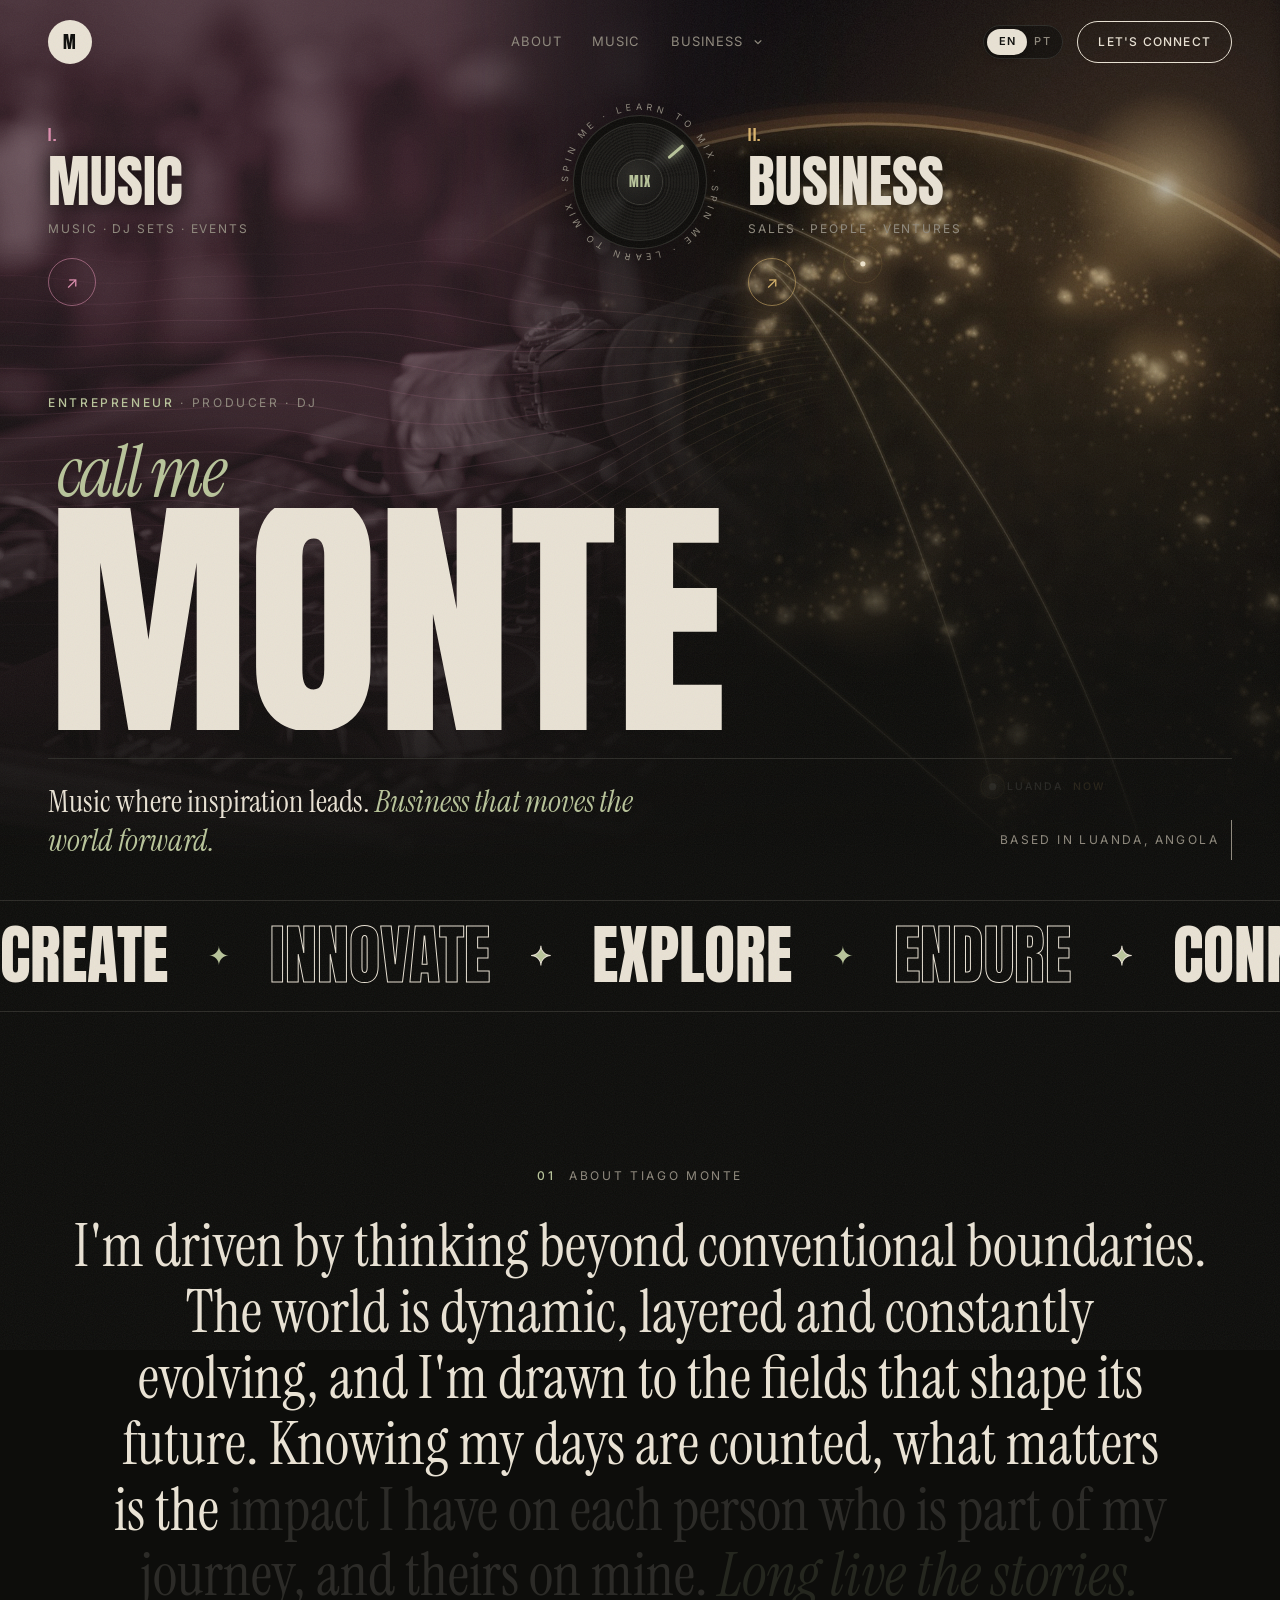
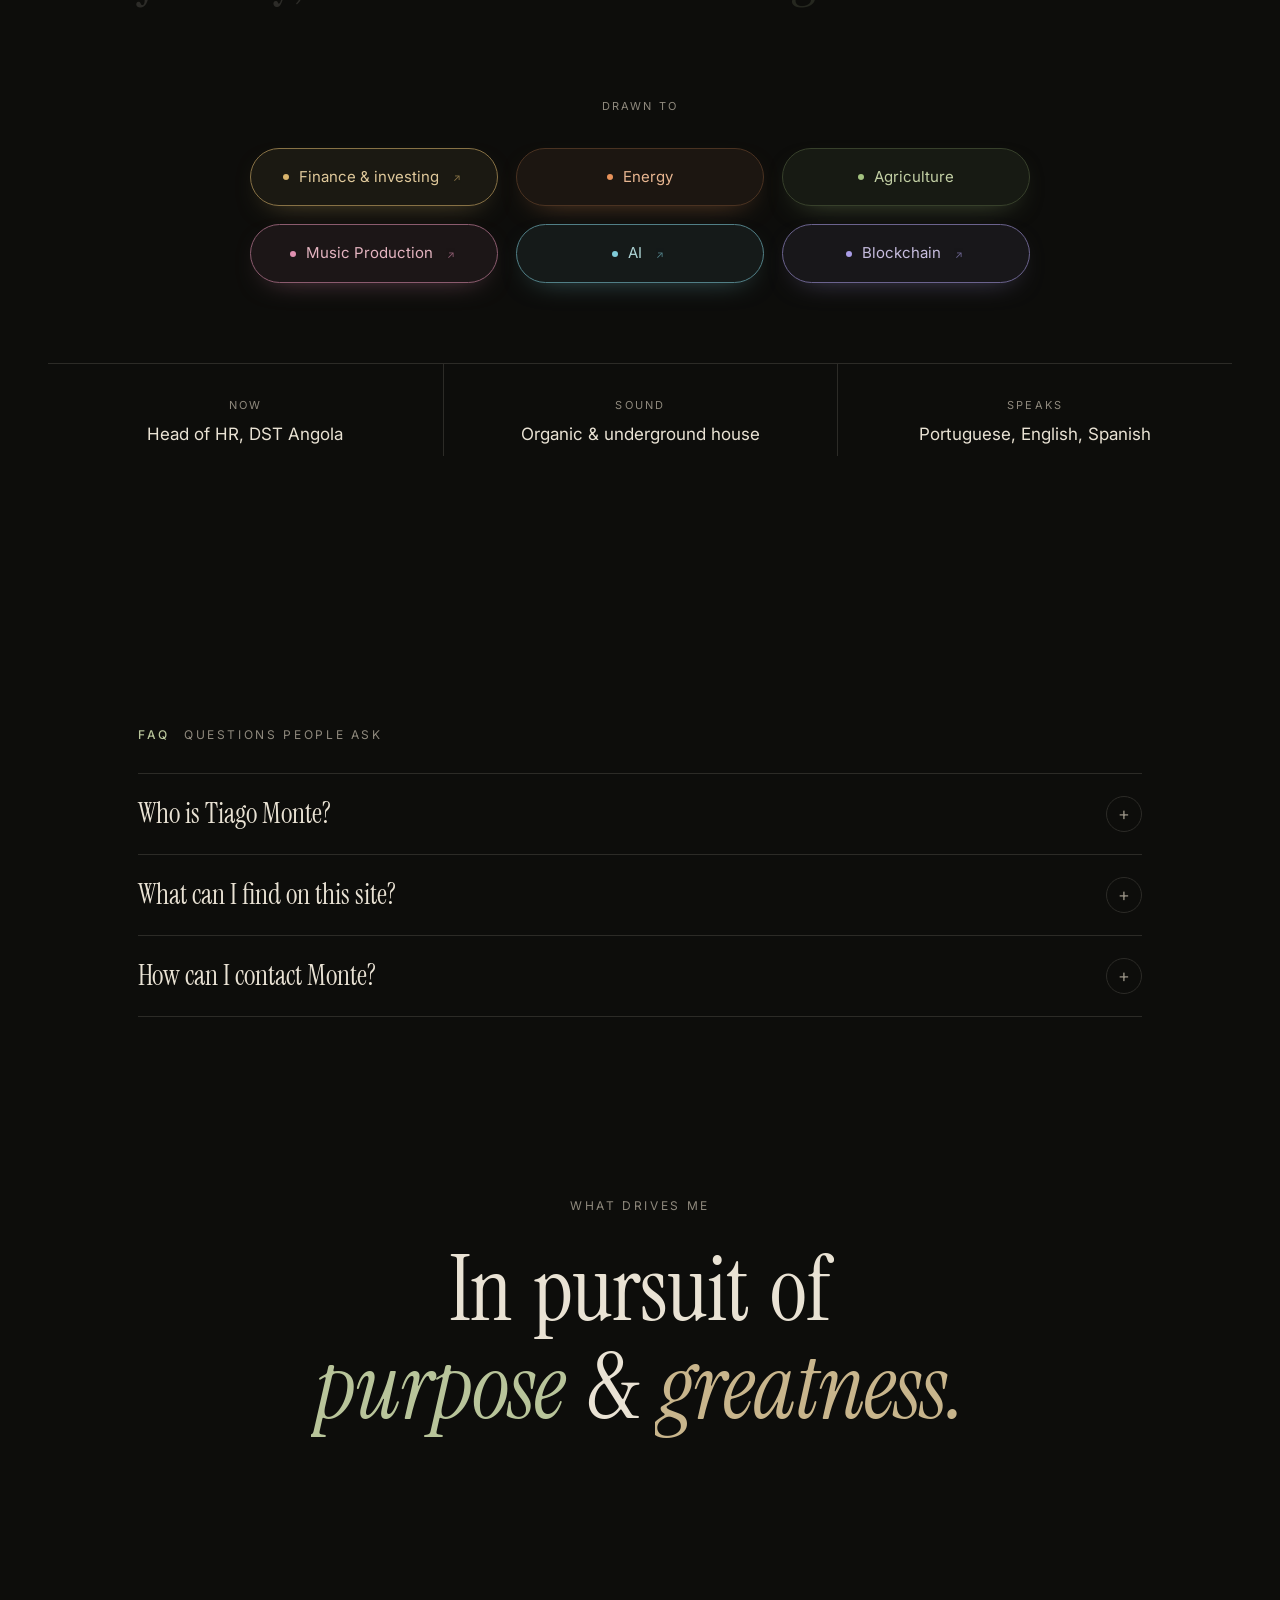
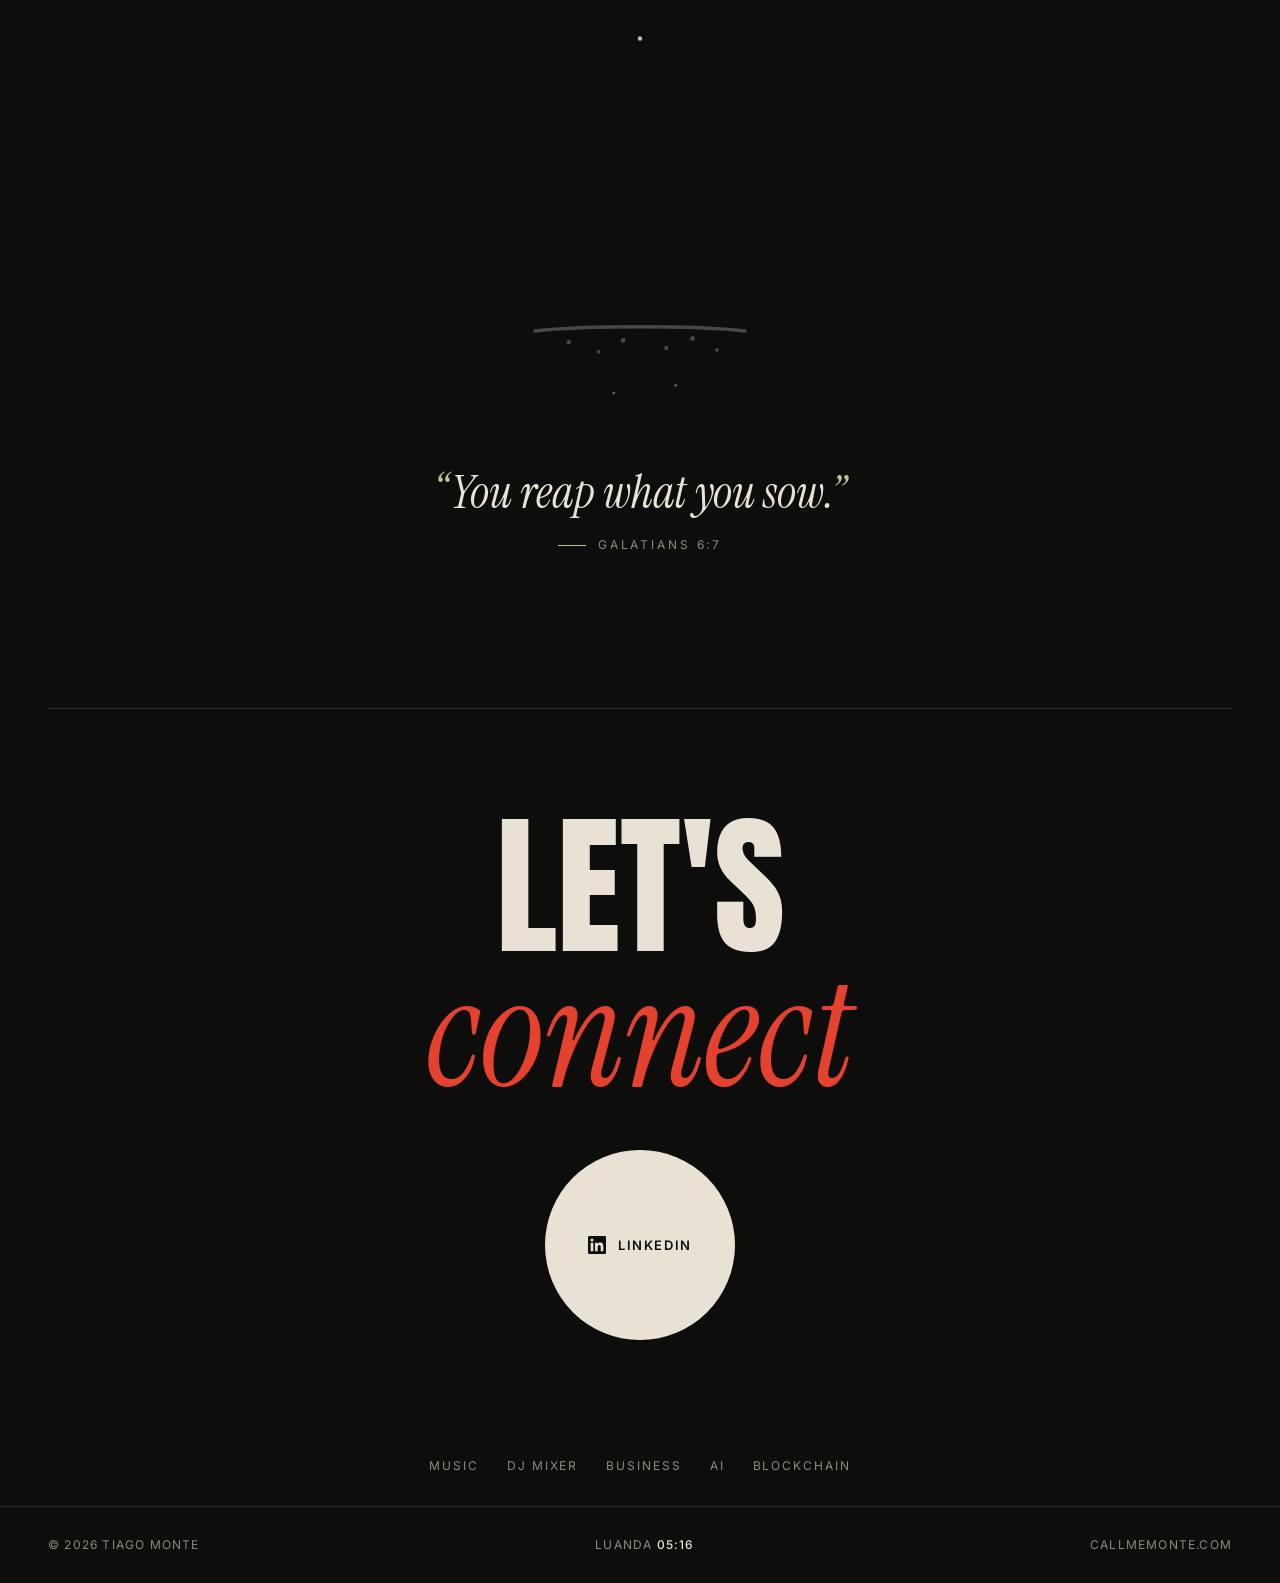
==== commit a1d90876: "Share images: one preview card per page (home, DJ mixer, AI, crypto) Co-Authored-By: Claude Opus 5.5" ====
--- a/index.html
+++ b/index.html
@@ -20,7 +20,7 @@
   <meta property="og:title" content="Tiago Monte — DJ in Luanda &amp; Entrepreneur | Call me Monte">
   <meta property="og:description" content="Tiago Monte (Monte): organic house DJ in Luanda, Angola, and entrepreneur in sales and HR. Plus a free DJ mixer, AI games and live crypto prices.">
   <meta property="og:url" content="https://callmemonte.com/">
-  <meta property="og:image" content="https://callmemonte.com/og-tiago-monte.jpg">
+  <meta property="og:image" content="https://callmemonte.com/og-home.jpg">
   <meta property="og:image:width" content="1200">
   <meta property="og:image:height" content="630">
   <meta property="og:image:alt" content="Tiago Monte — Call me Monte">
@@ -29,7 +29,7 @@
   <meta name="twitter:card" content="summary_large_image">
   <meta name="twitter:title" content="Tiago Monte — DJ in Luanda &amp; Entrepreneur | Call me Monte">
   <meta name="twitter:description" content="Tiago Monte (Monte): organic house DJ in Luanda, Angola, and entrepreneur in sales and HR. Plus a free DJ mixer, AI games and live crypto prices.">
-  <meta name="twitter:image" content="https://callmemonte.com/og-tiago-monte.jpg">
+  <meta name="twitter:image" content="https://callmemonte.com/og-home.jpg">
   <!-- who this site is about, in a form search engines read -->
   <script type="application/ld+json">
   {
